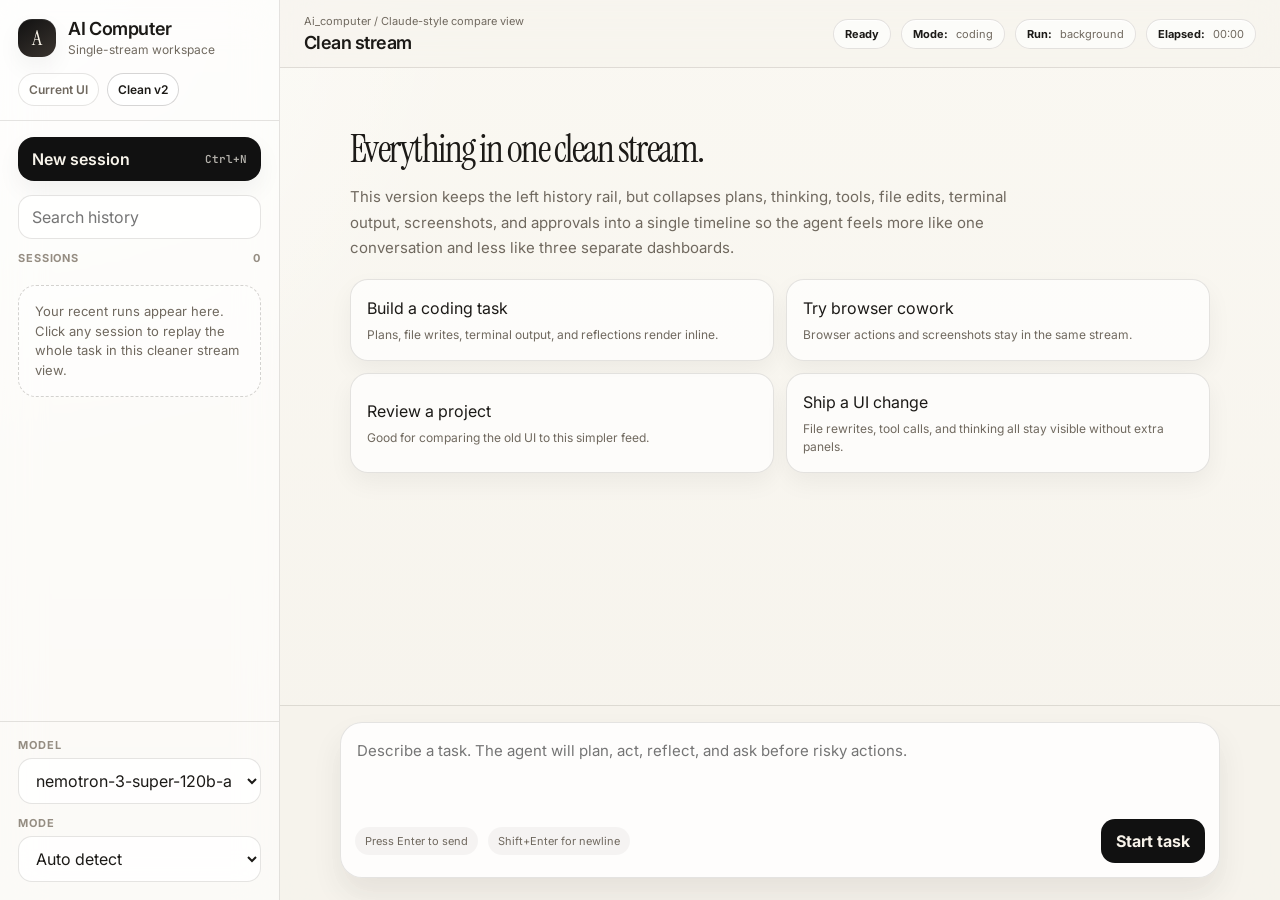
==== static/index_v2.html @ 30f7c1d3 "checkpoint: save current v2 streaming and agent work" ====
<!DOCTYPE html>
<html lang="en">
<head>
<meta charset="UTF-8">
<meta name="viewport" content="width=device-width, initial-scale=1.0">
<title>AI Computer / Clean Stream</title>
<link rel="preconnect" href="https://fonts.googleapis.com">
<link rel="preconnect" href="https://fonts.gstatic.com" crossorigin>
<link href="https://fonts.googleapis.com/css2?family=Inter:wght@400;500;600;700&family=Instrument+Serif:ital@0;1&family=JetBrains+Mono:wght@400;500;600&display=swap" rel="stylesheet">
<style>
  :root {
    --paper: #f6f3ec;
    --panel: rgba(255, 255, 255, 0.72);
    --panel-strong: rgba(255, 255, 255, 0.9);
    --ink: #1c1a17;
    --muted: #70695f;
    --muted-soft: #958d82;
    --line: rgba(44, 36, 26, 0.12);
    --line-strong: rgba(44, 36, 26, 0.2);
    --accent: #2e63d3;
    --accent-soft: rgba(46, 99, 211, 0.12);
    --ok: #1d8f5a;
    --ok-soft: rgba(29, 143, 90, 0.12);
    --warn: #b56a11;
    --warn-soft: rgba(181, 106, 17, 0.13);
    --err: #bb3f38;
    --err-soft: rgba(187, 63, 56, 0.12);
    --shadow: 0 18px 40px rgba(20, 17, 12, 0.08);
    --shadow-soft: 0 10px 24px rgba(20, 17, 12, 0.05);
    --radius-lg: 24px;
    --radius: 18px;
    --radius-sm: 12px;
  }

  * { box-sizing: border-box; }
  html, body { height: 100%; }
  body {
    margin: 0;
    font-family: 'Inter', system-ui, sans-serif;
    color: var(--ink);
    background:
      radial-gradient(circle at top left, rgba(255,255,255,0.7), transparent 30%),
      linear-gradient(180deg, #faf8f2 0%, var(--paper) 100%);
    overflow: hidden;
    -webkit-font-smoothing: antialiased;
  }

  body::before {
    content: '';
    position: fixed;
    inset: 0;
    pointer-events: none;
    opacity: 0.35;
    background-image: radial-gradient(rgba(38, 30, 18, 0.06) 0.65px, transparent 0.65px);
    background-size: 10px 10px;
  }

  button, textarea, select, input {
    font: inherit;
  }

  button {
    cursor: pointer;
    border: 0;
    background: none;
  }

  a {
    color: inherit;
    text-decoration: none;
  }

  .app-shell {
    position: relative;
    z-index: 1;
    display: grid;
    grid-template-columns: 280px minmax(0, 1fr);
    height: 100vh;
  }

  .sidebar {
    background: rgba(255, 255, 255, 0.58);
    border-right: 1px solid var(--line);
    backdrop-filter: blur(20px);
    display: flex;
    flex-direction: column;
    min-width: 0;
  }

  .sidebar-top {
    padding: 18px 18px 14px;
    border-bottom: 1px solid var(--line);
  }

  .brand-row {
    display: flex;
    align-items: center;
    gap: 12px;
    margin-bottom: 16px;
  }

  .nav-toggle {
    display: none;
    width: 40px;
    height: 40px;
    border-radius: 999px;
    align-items: center;
    justify-content: center;
    border: 1px solid var(--line);
    background: var(--panel-strong);
    box-shadow: var(--shadow-soft);
  }

  .brand-mark {
    width: 38px;
    height: 38px;
    border-radius: 14px;
    display: grid;
    place-items: center;
    background: linear-gradient(145deg, #111111, #3a342f);
    color: #f8f3e8;
    box-shadow: inset 0 1px 0 rgba(255,255,255,0.08), var(--shadow-soft);
    font-family: 'Instrument Serif', serif;
    font-size: 22px;
  }

  .brand-copy {
    min-width: 0;
  }

  .brand-copy h1 {
    margin: 0;
    font-size: 18px;
    font-weight: 600;
    letter-spacing: -0.02em;
  }

  .brand-copy p {
    margin: 3px 0 0;
    font-size: 12px;
    color: var(--muted);
  }

  .compare-row {
    display: flex;
    gap: 8px;
  }

  .compare-link {
    display: inline-flex;
    align-items: center;
    gap: 6px;
    padding: 8px 10px;
    border-radius: 999px;
    border: 1px solid var(--line);
    background: rgba(255,255,255,0.65);
    color: var(--muted);
    font-size: 12px;
    font-weight: 600;
  }

  .compare-link.active {
    color: var(--ink);
    border-color: rgba(28, 26, 23, 0.18);
    background: rgba(255,255,255,0.95);
    box-shadow: inset 0 1px 0 rgba(255,255,255,0.9);
  }

  .sidebar-controls {
    padding: 16px 18px 14px;
  }

  .sidebar-button {
    width: 100%;
    display: inline-flex;
    align-items: center;
    justify-content: space-between;
    padding: 12px 14px;
    border-radius: 16px;
    background: #111111;
    color: #f8f4eb;
    font-weight: 600;
    box-shadow: var(--shadow-soft);
  }

  .sidebar-button span:last-child {
    font-family: 'JetBrains Mono', monospace;
    font-size: 11px;
    opacity: 0.7;
  }

  .history-search {
    padding: 0 18px 12px;
  }

  .history-search input {
    width: 100%;
    border-radius: 14px;
    border: 1px solid var(--line);
    background: rgba(255,255,255,0.74);
    padding: 11px 13px;
    color: var(--ink);
    outline: none;
  }

  .history-search input:focus {
    border-color: rgba(46, 99, 211, 0.28);
    box-shadow: 0 0 0 4px var(--accent-soft);
  }

  .history-header {
    display: flex;
    align-items: center;
    justify-content: space-between;
    padding: 0 18px 10px;
    color: var(--muted-soft);
    font-size: 11px;
    font-weight: 700;
    text-transform: uppercase;
    letter-spacing: 0.08em;
  }

  .history-list {
    flex: 1;
    overflow: auto;
    padding: 0 10px 18px;
  }

  .history-item {
    display: flex;
    gap: 12px;
    align-items: flex-start;
    padding: 11px 12px;
    border-radius: 16px;
    margin-bottom: 4px;
    border: 1px solid transparent;
    transition: background 120ms ease, border-color 120ms ease;
  }

  .history-item:hover {
    background: rgba(255,255,255,0.5);
    border-color: rgba(44, 36, 26, 0.08);
  }

  .history-item.active {
    background: rgba(255,255,255,0.86);
    border-color: rgba(44, 36, 26, 0.12);
    box-shadow: var(--shadow-soft);
  }

  .history-dot {
    width: 10px;
    height: 10px;
    border-radius: 999px;
    margin-top: 7px;
    flex-shrink: 0;
    background: rgba(28, 26, 23, 0.2);
  }

  .history-dot.running {
    background: var(--accent);
    box-shadow: 0 0 0 6px rgba(46, 99, 211, 0.12);
  }

  .history-dot.done {
    background: var(--ok);
  }

  .history-dot.failed,
  .history-dot.cancelled {
    background: var(--err);
  }

  .history-copy {
    min-width: 0;
  }

  .history-goal {
    font-size: 13px;
    font-weight: 600;
    line-height: 1.35;
    color: var(--ink);
    display: -webkit-box;
    -webkit-line-clamp: 2;
    -webkit-box-orient: vertical;
    overflow: hidden;
  }

  .history-meta {
    margin-top: 4px;
    color: var(--muted);
    font-size: 11px;
  }

  .history-empty {
    margin: 10px 8px 0;
    padding: 16px;
    color: var(--muted);
    border: 1px dashed var(--line-strong);
    border-radius: 18px;
    background: rgba(255,255,255,0.45);
    font-size: 13px;
    line-height: 1.5;
  }

  .sidebar-footer {
    border-top: 1px solid var(--line);
    padding: 16px 18px 18px;
    display: grid;
    gap: 12px;
  }

  .selector-label {
    font-size: 11px;
    font-weight: 700;
    letter-spacing: 0.08em;
    text-transform: uppercase;
    color: var(--muted-soft);
    margin-bottom: 6px;
  }

  .selector-wrap select {
    width: 100%;
    border-radius: 14px;
    border: 1px solid var(--line);
    background: rgba(255,255,255,0.82);
    padding: 11px 13px;
    color: var(--ink);
    outline: none;
  }

  .main {
    min-width: 0;
    display: flex;
    flex-direction: column;
    height: 100vh;
  }

  .topbar {
    display: flex;
    align-items: center;
    justify-content: space-between;
    gap: 18px;
    padding: 14px 24px;
    border-bottom: 1px solid var(--line);
    backdrop-filter: blur(18px);
    background: rgba(246, 243, 236, 0.64);
  }

  .topbar-main {
    min-width: 0;
  }

  .topbar-main p {
    margin: 0 0 4px;
    color: var(--muted);
    font-size: 11px;
  }

  .topbar-main h2 {
    margin: 0;
    font-size: 18px;
    font-weight: 600;
    letter-spacing: -0.03em;
    white-space: nowrap;
    overflow: hidden;
    text-overflow: ellipsis;
  }

  .topbar-pills {
    display: flex;
    align-items: center;
    gap: 10px;
    flex-wrap: wrap;
    justify-content: flex-end;
  }

  .pill {
    display: inline-flex;
    align-items: center;
    gap: 8px;
    padding: 7px 11px;
    border-radius: 999px;
    border: 1px solid var(--line);
    background: rgba(255,255,255,0.66);
    font-size: 11px;
    color: var(--muted);
    box-shadow: inset 0 1px 0 rgba(255,255,255,0.72);
  }

  .pill strong {
    color: var(--ink);
  }

  .pill.status-running {
    border-color: rgba(46, 99, 211, 0.2);
    background: rgba(255,255,255,0.94);
    color: var(--accent);
  }

  .pill.status-complete {
    color: var(--ok);
    border-color: rgba(29, 143, 90, 0.2);
  }

  .pill.status-paused,
  .pill.status-cancelled {
    color: var(--warn);
    border-color: rgba(181, 106, 17, 0.22);
  }

  .pill.status-error,
  .pill.status-failed {
    color: var(--err);
    border-color: rgba(187, 63, 56, 0.22);
  }

  .controls {
    display: flex;
    gap: 8px;
    flex-wrap: wrap;
  }

  .control-btn {
    padding: 10px 12px;
    border-radius: 14px;
    border: 1px solid var(--line);
    background: rgba(255,255,255,0.72);
    color: var(--ink);
    font-size: 12px;
    font-weight: 600;
  }

  .control-btn.primary {
    background: #111111;
    border-color: #111111;
    color: #f8f3ea;
  }

  .control-btn.hidden {
    display: none;
  }

  .feed-scroll {
    flex: 1;
    overflow: auto;
    padding: 0 24px;
  }

  .feed {
    width: min(860px, 100%);
    margin: 0 auto;
    padding: 28px 0 32px;
    display: flex;
    flex-direction: column;
    gap: 10px;
  }

  .welcome {
    padding: 28px 0 10px;
  }

  .welcome h3 {
    margin: 0 0 10px;
    font-size: 38px;
    font-family: 'Instrument Serif', serif;
    font-weight: 400;
    letter-spacing: -0.04em;
  }

  .welcome p {
    max-width: 700px;
    margin: 0 0 18px;
    color: var(--muted);
    line-height: 1.7;
    font-size: 15px;
  }

  .example-grid {
    display: grid;
    grid-template-columns: repeat(2, minmax(0, 1fr));
    gap: 12px;
  }

  .example-btn {
    text-align: left;
    padding: 16px;
    border-radius: 18px;
    border: 1px solid var(--line);
    background: rgba(255,255,255,0.68);
    color: var(--ink);
    line-height: 1.5;
    box-shadow: var(--shadow-soft);
  }

  .example-btn span {
    display: block;
    margin-top: 6px;
    color: var(--muted);
    font-size: 12px;
  }

  .message {
    width: 100%;
    padding: 12px 0;
    line-height: 1.65;
    font-size: 14px;
    white-space: pre-wrap;
  }

  .message.user {
    align-self: flex-end;
    width: min(720px, 100%);
    padding: 15px 18px;
    border-radius: 18px;
    background: #edf3ff;
    border: 1px solid rgba(46, 99, 211, 0.14);
    box-shadow: 0 8px 18px rgba(46, 99, 211, 0.06);
  }

  .message.system-success {
    padding-left: 14px;
    border-left: 2px solid rgba(29, 143, 90, 0.34);
    color: #215f43;
    background: linear-gradient(90deg, rgba(29, 143, 90, 0.07), transparent 70%);
  }

  .message.system-error {
    padding-left: 14px;
    border-left: 2px solid rgba(187, 63, 56, 0.32);
    color: #7d2f29;
    background: linear-gradient(90deg, rgba(187, 63, 56, 0.08), transparent 70%);
  }

  .message.system-cancelled {
    padding-left: 14px;
    border-left: 2px solid rgba(181, 106, 17, 0.3);
    color: #855412;
    background: linear-gradient(90deg, rgba(181, 106, 17, 0.08), transparent 70%);
  }

  .message.system-note {
    padding-left: 14px;
    border-left: 2px solid rgba(28, 26, 23, 0.12);
    color: var(--muted);
    background: transparent;
  }

  .feed-card {
    width: 100%;
    padding: 10px 0;
    border: 0;
    background: transparent;
    box-shadow: none;
  }

  .feed-card.active {
    border: 0;
  }

  .card-head {
    display: flex;
    align-items: flex-start;
    justify-content: space-between;
    gap: 14px;
    margin-bottom: 8px;
  }

  .card-head.compact {
    margin-bottom: 0;
  }

  .card-meta {
    min-width: 0;
    flex: 1;
  }

  .eyebrow {
    display: inline-flex;
    align-items: center;
    gap: 6px;
    color: var(--muted);
    font-size: 11px;
    font-weight: 700;
    letter-spacing: 0.06em;
    text-transform: uppercase;
  }

  .card-title {
    margin: 4px 0 3px;
    font-size: 15px;
    font-weight: 600;
    letter-spacing: -0.02em;
  }

  .card-subtitle {
    color: var(--muted);
    font-size: 12px;
    line-height: 1.55;
    white-space: pre-wrap;
  }

  .state-chip {
    flex-shrink: 0;
    padding: 2px 0;
    border-radius: 0;
    font-size: 11px;
    font-weight: 700;
    letter-spacing: 0.05em;
    text-transform: uppercase;
    color: var(--muted);
    background: transparent;
  }

  .state-chip.running {
    background: var(--accent-soft);
    color: var(--accent);
  }

  .state-chip.ok {
    background: var(--ok-soft);
    color: var(--ok);
  }

  .state-chip.fail {
    background: var(--err-soft);
    color: var(--err);
  }

  .state-chip.waiting {
    background: var(--warn-soft);
    color: var(--warn);
  }

  .tool-output,
  .artifact-preview,
  .detail-preview,
  .modal-code {
    margin: 0;
    white-space: pre-wrap;
    word-break: break-word;
    font-family: 'JetBrains Mono', monospace;
    font-size: 12px;
    line-height: 1.6;
    color: #302a24;
    background: rgba(27, 22, 18, 0.028);
    border: 1px solid rgba(27, 22, 18, 0.05);
    border-radius: 14px;
    padding: 11px 13px;
    overflow: auto;
    max-height: 340px;
  }

  .detail-list {
    display: grid;
    gap: 8px;
  }

  .detail-row {
    border-left: 1px solid rgba(27, 22, 18, 0.12);
    background: transparent;
    padding: 8px 0 8px 14px;
  }

  .detail-row-head {
    display: flex;
    align-items: center;
    justify-content: space-between;
    gap: 12px;
    margin-bottom: 10px;
  }

  .detail-label {
    font-size: 11px;
    font-weight: 700;
    text-transform: uppercase;
    letter-spacing: 0.07em;
    color: var(--muted-soft);
  }

  .detail-title {
    margin-top: 4px;
    font-size: 13px;
    font-weight: 600;
  }

  .detail-copy {
    color: var(--muted);
    font-size: 12px;
    line-height: 1.55;
  }

  .plan-card.superseded {
    opacity: 0.7;
  }

  .plan-card,
  .reflection-card,
  .screenshot-card {
    padding-left: 14px;
    border-left: 2px solid rgba(28, 26, 23, 0.1);
  }

  .tool-card {
    padding-left: 12px;
    border-left: 1px solid rgba(28, 26, 23, 0.12);
  }

  .reasoning-note {
    padding-left: 12px;
    border-left: 1px solid rgba(46, 99, 211, 0.2);
  }

  .reasoning-note .card-title {
    font-size: 14px;
  }

  .reasoning-note .card-subtitle {
    font-size: 12px;
  }

  .tool-card .card-head,
  .plan-card .card-head,
  .reflection-card .card-head,
  .screenshot-card .card-head {
    padding-right: 6px;
  }

  .plan-card {
    border-left-color: rgba(46, 99, 211, 0.18);
  }

  .reflection-card.success {
    border-left-color: rgba(29, 143, 90, 0.28);
  }

  .reflection-card.failure {
    border-left-color: rgba(181, 106, 17, 0.28);
  }

  .subtask-list {
    display: grid;
    gap: 8px;
  }

  .subtask-item {
    display: flex;
    align-items: flex-start;
    gap: 12px;
    padding: 10px 0 10px 2px;
    border-bottom: 1px solid rgba(27, 22, 18, 0.06);
  }

  .subtask-icon {
    width: 26px;
    height: 26px;
    border-radius: 999px;
    display: inline-flex;
    align-items: center;
    justify-content: center;
    font-size: 11px;
    font-weight: 700;
    flex-shrink: 0;
    color: var(--muted);
    background: rgba(27, 22, 18, 0.07);
  }

  .subtask-item.running {
    background: transparent;
  }

  .subtask-item.running .subtask-icon {
    color: var(--accent);
    background: rgba(46, 99, 211, 0.12);
  }

  .subtask-item.done .subtask-icon {
    color: var(--ok);
    background: rgba(29, 143, 90, 0.12);
  }

  .subtask-item.failed .subtask-icon {
    color: var(--err);
    background: rgba(187, 63, 56, 0.12);
  }

  .subtask-text {
    line-height: 1.55;
  }

  .status-row {
    padding: 7px 0 7px 12px;
    border-left: 1px solid rgba(46, 99, 211, 0.24);
    display: flex;
    align-items: center;
    gap: 12px;
  }

  .status-dot {
    width: 10px;
    height: 10px;
    border-radius: 999px;
    background: var(--accent);
    box-shadow: 0 0 0 6px rgba(46, 99, 211, 0.12);
    flex-shrink: 0;
  }

  .status-copy {
    min-width: 0;
    flex: 1;
  }

  .status-line {
    display: flex;
    align-items: center;
    gap: 8px;
    flex-wrap: wrap;
  }

  .status-title {
    font-size: 13px;
    font-weight: 700;
    letter-spacing: -0.01em;
  }

  .status-subtitle {
    margin-top: 2px;
    color: var(--muted);
    font-size: 12px;
    line-height: 1.5;
  }

  .status-age {
    color: var(--muted-soft);
    font-size: 11px;
    font-family: 'JetBrains Mono', monospace;
  }

  .status-row.active .status-title::after {
    content: ' ...';
    color: var(--muted);
  }

  .screenshot-img {
    width: 100%;
    display: block;
    border-radius: 18px;
    border: 1px solid rgba(27, 22, 18, 0.06);
    box-shadow: 0 8px 20px rgba(20, 17, 12, 0.06);
    background: #e9e2d7;
  }

  .screenshot-btn {
    display: inline-flex;
    align-items: center;
    gap: 8px;
    padding: 10px 12px;
    border-radius: 12px;
    border: 1px solid var(--line);
    background: rgba(255,255,255,0.82);
    color: var(--ink);
    font-size: 12px;
    font-weight: 600;
  }

  .composer-wrap {
    border-top: 1px solid var(--line);
    padding: 16px 24px 22px;
    background: rgba(246, 243, 236, 0.82);
    backdrop-filter: blur(18px);
  }

  .composer {
    width: min(880px, 100%);
    margin: 0 auto;
    background: rgba(255,255,255,0.86);
    border: 1px solid rgba(44, 36, 26, 0.12);
    box-shadow: 0 16px 30px rgba(20, 17, 12, 0.08);
    border-radius: 22px;
    padding: 14px;
  }

  .composer textarea {
    width: 100%;
    min-height: 68px;
    max-height: 180px;
    resize: none;
    border: 0;
    background: transparent;
    color: var(--ink);
    outline: none;
    font-size: 15px;
    line-height: 1.6;
  }

  .composer-bottom {
    display: flex;
    align-items: center;
    justify-content: space-between;
    gap: 12px;
    margin-top: 10px;
    flex-wrap: wrap;
  }

  .composer-meta {
    display: flex;
    align-items: center;
    gap: 10px;
    flex-wrap: wrap;
  }

  .mini-chip {
    display: inline-flex;
    align-items: center;
    gap: 6px;
    padding: 7px 10px;
    border-radius: 999px;
    background: rgba(27, 22, 18, 0.04);
    color: var(--muted);
    font-size: 11px;
  }

  .composer-actions {
    display: flex;
    align-items: center;
    gap: 10px;
  }

  .send-btn {
    display: inline-flex;
    align-items: center;
    gap: 8px;
    padding: 12px 15px;
    border-radius: 14px;
    background: #111111;
    color: #f8f3ea;
    font-weight: 700;
  }

  .char-count {
    color: var(--muted);
    font-size: 12px;
  }

  .toast-stack {
    position: fixed;
    right: 18px;
    bottom: 18px;
    display: flex;
    flex-direction: column;
    gap: 10px;
    z-index: 50;
  }

  .toast {
    min-width: 220px;
    max-width: 360px;
    border-radius: 16px;
    padding: 14px 16px;
    color: #fff;
    box-shadow: var(--shadow);
    font-size: 13px;
    line-height: 1.5;
  }

  .toast.info { background: #2b2a27; }
  .toast.ok { background: #1d8f5a; }
  .toast.warn { background: #b56a11; }
  .toast.err { background: #bb3f38; }

  .overlay {
    position: fixed;
    inset: 0;
    background: rgba(16, 13, 10, 0.34);
    backdrop-filter: blur(8px);
    display: none;
    align-items: center;
    justify-content: center;
    padding: 20px;
    z-index: 40;
  }

  .overlay.show {
    display: flex;
  }

  .modal {
    width: min(680px, 100%);
    background: #fffdf9;
    border: 1px solid rgba(44, 36, 26, 0.14);
    border-radius: 28px;
    box-shadow: var(--shadow);
    padding: 24px;
  }

  .modal h3 {
    margin: 12px 0 6px;
    font-size: 26px;
    letter-spacing: -0.03em;
  }

  .modal p {
    margin: 0;
    color: var(--muted);
    line-height: 1.65;
  }

  .modal-actions {
    display: flex;
    justify-content: flex-end;
    gap: 10px;
    margin-top: 18px;
  }

  .modal-btn {
    padding: 11px 14px;
    border-radius: 14px;
    border: 1px solid var(--line);
    background: rgba(255,255,255,0.9);
    color: var(--ink);
    font-weight: 700;
  }

  .modal-btn.primary {
    background: #111111;
    color: #f8f3ea;
    border-color: #111111;
  }

  .lightbox {
    position: fixed;
    inset: 0;
    background: rgba(16, 13, 10, 0.84);
    display: none;
    align-items: center;
    justify-content: center;
    padding: 20px;
    z-index: 60;
  }

  .lightbox.show {
    display: flex;
  }

  .lightbox-inner {
    max-width: min(1200px, 96vw);
    max-height: 92vh;
    display: grid;
    gap: 14px;
  }

  .lightbox img {
    max-width: min(1200px, 96vw);
    max-height: calc(92vh - 48px);
    border-radius: 22px;
    border: 1px solid rgba(255,255,255,0.16);
    box-shadow: var(--shadow);
  }

  .lightbox-caption {
    text-align: center;
    color: rgba(255,255,255,0.78);
    font-size: 13px;
  }

  .lightbox-close {
    position: absolute;
    top: 16px;
    right: 16px;
    width: 44px;
    height: 44px;
    border-radius: 999px;
    background: rgba(255,255,255,0.12);
    color: #fff;
    font-size: 20px;
  }

  .hidden {
    display: none !important;
  }

  @media (max-width: 1080px) {
    .app-shell {
      grid-template-columns: minmax(0, 1fr);
    }

    .sidebar {
      position: fixed;
      inset: 0 auto 0 0;
      width: min(320px, 88vw);
      transform: translateX(-105%);
      transition: transform 180ms ease;
      z-index: 20;
      box-shadow: var(--shadow);
    }

    body.nav-open .sidebar {
      transform: translateX(0);
    }

    .nav-toggle {
      display: inline-flex;
    }

    .topbar {
      padding-left: 18px;
      padding-right: 18px;
    }

    .feed-scroll,
    .composer-wrap {
      padding-left: 18px;
      padding-right: 18px;
    }
  }

  @media (max-width: 760px) {
    .example-grid {
      grid-template-columns: 1fr;
    }

    .topbar {
      flex-direction: column;
      align-items: stretch;
    }

    .topbar-pills,
    .controls {
      justify-content: flex-start;
    }

    .card-head,
    .composer-bottom {
      flex-direction: column;
      align-items: stretch;
    }

    .composer-actions {
      justify-content: space-between;
    }
  }
</style>
</head>
<body>
<div class="app-shell">
  <aside class="sidebar" id="sidebar">
    <div class="sidebar-top">
      <div class="brand-row">
        <div class="brand-mark">A</div>
        <div class="brand-copy">
          <h1>AI Computer</h1>
          <p>Single-stream workspace</p>
        </div>
      </div>
      <div class="compare-row">
        <a class="compare-link" href="/">Current UI</a>
        <a class="compare-link active" href="/v2">Clean v2</a>
      </div>
    </div>
    <div class="sidebar-controls">
      <button class="sidebar-button" id="new-session-btn" type="button">
        <span>New session</span>
        <span>Ctrl+N</span>
      </button>
    </div>
    <div class="history-search">
      <input id="history-search" type="search" placeholder="Search history">
    </div>
    <div class="history-header">
      <span>Sessions</span>
      <span id="history-count">0</span>
    </div>
    <div class="history-list" id="task-history">
      <div class="history-empty">Your recent runs appear here. Click any session to replay the whole task in this cleaner stream view.</div>
    </div>
    <div class="sidebar-footer">
      <div class="selector-wrap">
        <div class="selector-label">Model</div>
        <select id="model-id"></select>
      </div>
      <div class="selector-wrap">
        <div class="selector-label">Mode</div>
        <select id="mode-id">
          <option value="auto">Auto detect</option>
          <option value="coding">Coding</option>
          <option value="computer">Desktop control</option>
          <option value="computer_use">Browser cowork</option>
        </select>
      </div>
    </div>
  </aside>

  <main class="main">
    <header class="topbar">
      <div class="topbar-main">
        <p>Ai_computer / Claude-style compare view</p>
        <h2 id="task-title">Clean stream</h2>
      </div>
      <div class="topbar-pills">
        <button class="nav-toggle" id="nav-toggle" type="button">=</button>
        <div class="pill status-ready" id="status-pill"><strong>Ready</strong></div>
        <div class="pill" id="mode-pill"><strong>Mode:</strong> coding</div>
        <div class="pill" id="background-pill"><strong>Run:</strong> background</div>
        <div class="pill" id="elapsed-pill"><strong>Elapsed:</strong> <span id="elapsed-time">00:00</span></div>
      </div>
    </header>

    <div class="feed-scroll" id="feed-scroll">
      <div class="feed" id="feed">
        <section class="welcome" id="welcome">
          <h3>Everything in one clean stream.</h3>
          <p>This version keeps the left history rail, but collapses plans, thinking, tools, file edits, terminal output, screenshots, and approvals into a single timeline so the agent feels more like one conversation and less like three separate dashboards.</p>
          <div class="example-grid">
            <button class="example-btn" type="button" data-example="Create a FastAPI app with CRUD endpoints and tests.">
              Build a coding task
              <span>Plans, file writes, terminal output, and reflections render inline.</span>
            </button>
            <button class="example-btn" type="button" data-example="Open example.com in browser cowork mode, summarize the page, and save notes to the workspace.">
              Try browser cowork
              <span>Browser actions and screenshots stay in the same stream.</span>
            </button>
            <button class="example-btn" type="button" data-example="Inspect the existing workspace, explain the architecture, and suggest two cleanup tasks.">
              Review a project
              <span>Good for comparing the old UI to this simpler feed.</span>
            </button>
            <button class="example-btn" type="button" data-example="Update the frontend to a lighter premium style and show me each file change.">
              Ship a UI change
              <span>File rewrites, tool calls, and thinking all stay visible without extra panels.</span>
            </button>
          </div>
        </section>
      </div>
    </div>

    <div class="composer-wrap">
      <div class="composer">
        <textarea id="input" placeholder="Describe a task. The agent will plan, act, reflect, and ask before risky actions."></textarea>
        <div class="composer-bottom">
          <div class="composer-meta">
            <div class="mini-chip">Press Enter to send</div>
            <div class="mini-chip">Shift+Enter for newline</div>
            <div class="char-count" id="char-count"></div>
          </div>
          <div class="composer-actions">
            <div class="controls" id="controls">
              <button class="control-btn hidden" id="btn-pause" type="button">Pause</button>
              <button class="control-btn hidden" id="btn-cancel" type="button">Cancel</button>
              <button class="control-btn hidden" id="btn-retry" type="button">Retry</button>
              <button class="control-btn hidden" id="btn-copy-log" type="button">Copy log</button>
              <button class="control-btn hidden" id="btn-download-log" type="button">Download log</button>
            </div>
            <button class="send-btn" id="send" type="button">Start task</button>
          </div>
        </div>
      </div>
    </div>
  </main>
</div>

<div class="overlay" id="approval">
  <div class="modal">
    <div class="eyebrow">Approval required</div>
    <h3 id="app-title">Action requires approval</h3>
    <p id="app-reason">The agent wants to run something risky.</p>
    <pre class="modal-code" id="app-code"></pre>
    <div class="modal-actions">
      <button class="modal-btn" id="app-deny" type="button">Deny</button>
      <button class="modal-btn primary" id="app-approve" type="button">Approve</button>
    </div>
  </div>
</div>

<div class="overlay" id="permission">
  <div class="modal">
    <div class="eyebrow">Permission requested</div>
    <h3 id="perm-title">Permission requested</h3>
    <p id="perm-reason">The agent wants additional access.</p>
    <pre class="modal-code" id="perm-code"></pre>
    <div class="modal-actions">
      <button class="modal-btn" id="perm-deny" type="button">Deny</button>
      <button class="modal-btn primary" id="perm-approve" type="button">Allow</button>
    </div>
  </div>
</div>

<div class="lightbox" id="lightbox">
  <button class="lightbox-close" id="lightbox-close" type="button">x</button>
  <div class="lightbox-inner">
    <img id="lightbox-img" alt="Screenshot preview">
    <div class="lightbox-caption" id="lightbox-caption">Screenshot</div>
  </div>
</div>

<div class="toast-stack" id="toast-stack"></div>

<script>
  const $ = (id) => document.getElementById(id);

  let KEY = '';
  let keyReady = Promise.resolve('');

  let task = null;
  let currentViewedTask = null;
  let sse = null;
  let streamCursor = 0;
  let reconnectAttempts = 0;
  let reconnectTimer = null;
  let streamClosedManually = false;
  let isPaused = false;
  let timer = null;
  let startTime = 0;

  let historyItems = [];
  let activeHistoryItem = null;
  let activePlanCard = null;
  let liveStatusCard = null;
  let liveStatusMessage = '';
  let planSubtasks = [];
  let currentSubtaskIdx = 0;
  let subtaskEls = {};
  let screenshots = [];
  let currentMode = 'coding';
  let currentBackgroundMode = true;
  let lastActionId = null;
  let terminalStateKey = null;
  const actionCards = {};

  const WELCOME_HTML = `
    <section class="welcome" id="welcome">
      <h3>Everything in one clean stream.</h3>
      <p>This version keeps the left history rail, but collapses plans, thinking, tools, file edits, terminal output, screenshots, and approvals into a single timeline so the agent feels more like one conversation and less like three separate dashboards.</p>
      <div class="example-grid">
        <button class="example-btn" type="button" data-example="Create a FastAPI app with CRUD endpoints and tests.">
          Build a coding task
          <span>Plans, file writes, terminal output, and reflections render inline.</span>
        </button>
        <button class="example-btn" type="button" data-example="Open example.com in browser cowork mode, summarize the page, and save notes to the workspace.">
          Try browser cowork
          <span>Browser actions and screenshots stay in the same stream.</span>
        </button>
        <button class="example-btn" type="button" data-example="Inspect the existing workspace, explain the architecture, and suggest two cleanup tasks.">
          Review a project
          <span>Good for comparing the old UI to this simpler feed.</span>
        </button>
        <button class="example-btn" type="button" data-example="Update the frontend to a lighter premium style and show me each file change.">
          Ship a UI change
          <span>File rewrites, tool calls, and thinking all stay visible without extra panels.</span>
        </button>
      </div>
    </section>
  `;

  const api = (path, method = 'GET', body = null) => fetch(path, {
    method,
    headers: {
      'Authorization': `Bearer ${KEY || ''}`,
      'Content-Type': 'application/json'
    },
    body: body ? JSON.stringify(body) : null
  }).then(async (response) => {
    if (response.ok) return response.json();
    const err = await response.json().catch(() => ({}));
    throw { status: response.status, detail: err.detail || response.statusText || 'Unknown error' };
  });

  const safeDate = (value) => {
    const parsed = typeof value === 'number' ? value : Date.parse(value || '');
    return Number.isNaN(parsed) ? null : parsed;
  };

  const relTime = (value) => {
    const ts = safeDate(value);
    if (ts === null) return '';
    const diff = Math.floor((Date.now() - ts) / 1000);
    if (diff < 60) return `${diff}s ago`;
    if (diff < 3600) return `${Math.floor(diff / 60)}m ago`;
    if (diff < 86400) return `${Math.floor(diff / 3600)}h ago`;
    return `${Math.floor(diff / 86400)}d ago`;
  };

  const humanize = (value = '') => value
    .replace(/_/g, ' ')
    .replace(/\b\w/g, (char) => char.toUpperCase());

  const truncate = (value = '', limit = 500) => value.length > limit ? `${value.slice(0, limit)}\n...` : value;

  const isTerminalStatus = (value = '') => /complete|failed|error|cancelled/i.test(value);

  const toast = (message, kind = 'info', ttl = 3200) => {
    const el = document.createElement('div');
    el.className = `toast ${kind}`;
    el.textContent = message;
    $('toast-stack').appendChild(el);
    if (ttl > 0) {
      setTimeout(() => {
        el.remove();
      }, ttl);
    }
  };

  const removeWelcome = () => {
    const welcome = $('welcome');
    if (welcome) welcome.remove();
  };

  const bindExamples = () => {
    document.querySelectorAll('.example-btn').forEach((btn) => {
      btn.onclick = () => {
        $('input').value = btn.dataset.example || '';
        $('input').focus();
        autoGrow();
        updateCharCount();
      };
    });
  };

  const scrollFeed = () => {
    $('feed-scroll').scrollTop = $('feed-scroll').scrollHeight;
  };

  const appendMessage = (text, kind = 'system-note') => {
    removeWelcome();
    const el = document.createElement('div');
    el.className = `message ${kind}`;
    el.textContent = text;
    $('feed').appendChild(el);
    scrollFeed();
    return el;
  };

  const createFeedCard = (className = '') => {
    removeWelcome();
    const card = document.createElement('div');
    card.className = `feed-card ${className}`.trim();
    $('feed').appendChild(card);
    scrollFeed();
    return card;
  };

  const setStatus = (status) => {
    const map = {
      ready: 'Ready',
      running: 'Running',
      paused: 'Paused',
      complete: 'Complete',
      failed: 'Failed',
      error: 'Error',
      cancelled: 'Cancelled'
    };
    const key = (status || 'ready').toLowerCase();
    $('status-pill').className = `pill status-${key}`;
    $('status-pill').innerHTML = `<strong>${map[key] || humanize(key)}</strong>`;
  };

  const setMode = (mode) => {
    currentMode = mode || 'coding';
    $('mode-pill').innerHTML = `<strong>Mode:</strong> ${humanize(currentMode)}`;
  };

  const setBackgroundMode = (background, message = '') => {
    currentBackgroundMode = !!background;
    $('background-pill').innerHTML = `<strong>Run:</strong> ${currentBackgroundMode ? 'background' : 'desktop'}`;
    if (message) appendMessage(message, 'system-note');
  };

  const updateClock = () => {
    if (!startTime) {
      $('elapsed-time').textContent = '00:00';
      return;
    }
    const totalSeconds = Math.floor((Date.now() - startTime) / 1000);
    const mins = String(Math.floor(totalSeconds / 60)).padStart(2, '0');
    const secs = String(totalSeconds % 60).padStart(2, '0');
    $('elapsed-time').textContent = `${mins}:${secs}`;
  };

  const setTaskTitle = (title) => {
    $('task-title').textContent = title || 'Clean stream';
  };

  const renderHistoryItem = (taskRecord, makeActive = false) => {
    const item = document.createElement('button');
    item.type = 'button';
    item.className = `history-item${makeActive ? ' active' : ''}`;
    item.dataset.taskId = taskRecord.id || '';
    const status = (taskRecord.status || '').toLowerCase();
    const dotState = status === 'running'
      ? 'running'
      : (status === 'done' || status === 'complete')
        ? 'done'
        : (status === 'failed' || status === 'error' || status === 'cancelled')
          ? status === 'cancelled' ? 'cancelled' : 'failed'
          : '';
    item.innerHTML = `
      <span class="history-dot ${dotState}"></span>
      <span class="history-copy">
        <span class="history-goal"></span>
        <span class="history-meta">${relTime(taskRecord.created_at || taskRecord.timestamp || taskRecord.finished_at) || humanize(status || 'saved')}</span>
      </span>
    `;
    item.querySelector('.history-goal').textContent = taskRecord.goal || '(untitled)';
    item.title = [taskRecord.mode, taskRecord.model].filter(Boolean).join(' / ');
    $('task-history').prepend(item);
    historyItems.unshift(item);
    bindHistoryItem(item, taskRecord.id);
    return item;
  };

  const refreshHistoryCount = () => {
    $('history-count').textContent = String(historyItems.length);
  };

  const bindHistoryItem = (element, taskId) => {
    if (!taskId) return;
    element.onclick = async () => {
      if (task && sse) {
        toast('Cancel the running task before opening another session.', 'warn');
        return;
      }
      if (task === taskId) return;
      try {
        const result = await api(`/api/tasks/${taskId}/log`);
        loadTaskLog(taskId, result.log || [], element);
        if (window.innerWidth <= 1080) document.body.classList.remove('nav-open');
      } catch (_) {
        toast('Could not load that task log.', 'err');
      }
    };
  };

  const filterHistory = () => {
    const query = $('history-search').value.trim().toLowerCase();
    historyItems.forEach((item) => {
      const goal = item.querySelector('.history-goal')?.textContent.toLowerCase() || '';
      item.style.display = !query || goal.includes(query) ? '' : 'none';
    });
  };

  const addActiveHistoryItem = (goal) => {
    const empty = $('task-history').querySelector('.history-empty');
    if (empty) empty.remove();
    historyItems.forEach((item) => item.classList.remove('active'));
    const item = renderHistoryItem({ id: task, goal, status: 'running', created_at: new Date().toISOString() }, true);
    activeHistoryItem = item;
    refreshHistoryCount();
    return item;
  };

  const markHistoryFinal = (state) => {
    if (!activeHistoryItem) return;
    activeHistoryItem.classList.remove('active');
    const dot = activeHistoryItem.querySelector('.history-dot');
    if (!dot) return;
    dot.className = `history-dot ${state}`;
  };

  const ensureStatusCard = () => {
    if (liveStatusCard && liveStatusCard.isConnected) return liveStatusCard;
    const row = document.createElement('div');
    row.className = 'status-row active';
    row.innerHTML = `
      <div class="status-dot"></div>
      <div class="status-copy">
        <div class="status-line">
          <div class="status-title">Agent update</div>
          <div class="status-age"></div>
        </div>
        <div class="status-subtitle"></div>
      </div>
    `;
    $('feed').appendChild(row);
    liveStatusCard = row;
    scrollFeed();
    return row;
  };

  const setLiveStatus = (title, detail = '', age = '') => {
    const card = ensureStatusCard();
    liveStatusMessage = detail || title || '';
    card.querySelector('.status-title').textContent = title || 'Agent update';
    card.querySelector('.status-subtitle').textContent = detail || '';
    card.querySelector('.status-age').textContent = age || '';
    scrollFeed();
  };

  const finalizeLiveStatus = () => {
    if (!liveStatusCard || !liveStatusCard.isConnected) return;
    liveStatusCard.classList.remove('active');
    liveStatusCard = null;
    liveStatusMessage = '';
  };

  const createStateChip = (label, cls = '') => {
    const chip = document.createElement('span');
    chip.className = `state-chip ${cls}`.trim();
    chip.textContent = label;
    return chip;
  };

  const createCardHead = ({ eyebrow, title, subtitle, stateLabel = '', stateClass = '' }) => {
    const head = document.createElement('div');
    head.className = 'card-head';

    const meta = document.createElement('div');
    meta.className = 'card-meta';

    const eyebrowEl = document.createElement('div');
    eyebrowEl.className = 'eyebrow';
    eyebrowEl.textContent = eyebrow;

    const titleEl = document.createElement('div');
    titleEl.className = 'card-title';
    titleEl.textContent = title;

    const subtitleEl = document.createElement('div');
    subtitleEl.className = 'card-subtitle';
    subtitleEl.textContent = subtitle || '';

    meta.appendChild(eyebrowEl);
    meta.appendChild(titleEl);
    meta.appendChild(subtitleEl);
    head.appendChild(meta);
    const stateEl = stateLabel ? createStateChip(stateLabel, stateClass) : null;
    if (stateEl) head.appendChild(stateEl);

    return { head, titleEl, subtitleEl, stateEl };
  };

  const renderReasoning = (note) => {
    const summary = note.summary || humanize(note.stage || 'thinking');
    const detail = note.detail || '';
    const age = Number.isFinite(note.elapsed_seconds) ? `${note.elapsed_seconds}s` : '';

    if (note.live) {
      setLiveStatus(summary, detail, age);
      return;
    }

    finalizeLiveStatus();
    const card = createFeedCard('reasoning-note');
    const bits = createCardHead({
      eyebrow: 'Thinking',
      title: summary,
      subtitle: detail,
      stateLabel: age
    });
    card.appendChild(bits.head);
  };

  const renderPlan = (plan) => {
    finalizeLiveStatus();
    const replacingPlan = !!(activePlanCard && activePlanCard.isConnected);
    if (replacingPlan) {
      activePlanCard.classList.add('superseded');
    }

    activePlanCard = createFeedCard('plan-card');
    const headBits = createCardHead({
      eyebrow: 'Plan',
      title: replacingPlan ? 'Updated plan' : 'Execution plan',
      subtitle: plan.reasoning || 'No reasoning provided.',
      stateLabel: `${(plan.sub_tasks || []).length} steps`
    });
    activePlanCard.appendChild(headBits.head);

    const list = document.createElement('div');
    list.className = 'subtask-list';
    subtaskEls = {};
    planSubtasks = plan.sub_tasks || [];
    currentSubtaskIdx = 0;

    planSubtasks.forEach((subtask, index) => {
      const row = document.createElement('div');
      row.className = 'subtask-item';
      row.innerHTML = `<div class="subtask-icon">${index + 1}</div><div class="subtask-text"></div>`;
      row.querySelector('.subtask-text').textContent = subtask.description;
      subtaskEls[subtask.id] = row;
      list.appendChild(row);
    });

    activePlanCard.appendChild(list);
    scrollFeed();
  };

  const markSubtask = (id, state) => {
    const row = subtaskEls[id];
    if (!row) return;
    row.className = `subtask-item ${state}`.trim();
    const icon = row.querySelector('.subtask-icon');
    if (!icon) return;
    icon.textContent = state === 'done'
      ? 'OK'
      : state === 'running'
        ? '...'
        : state === 'failed'
          ? 'X'
          : icon.textContent;
  };

  const ensureActionCard = (actionId, actionType = 'action', summary = '') => {
    if (actionId && actionCards[actionId]) {
      const existing = actionCards[actionId];
      if (summary) existing.subtitleEl.textContent = summary;
      return existing;
    }

    const card = createFeedCard('tool-card');
    const label = humanize(actionType || 'action');
    const parts = createCardHead({
      eyebrow: 'Tool',
      title: label,
      subtitle: summary || 'Waiting for result...',
      stateLabel: 'Running',
      stateClass: 'running'
    });
    card.appendChild(parts.head);

    const output = document.createElement('pre');
    output.className = 'tool-output hidden';
    const details = document.createElement('div');
    details.className = 'detail-list';

    card.appendChild(output);
    card.appendChild(details);

    const entry = {
      card,
      output,
      details,
      titleEl: parts.titleEl,
      subtitleEl: parts.subtitleEl,
      stateEl: parts.stateEl,
      terminalPre: null
    };

    if (actionId) actionCards[actionId] = entry;
    return entry;
  };

  const setActionState = (entry, label, cls = '') => {
    if (!entry || !entry.stateEl) return;
    entry.stateEl.className = `state-chip ${cls}`.trim();
    entry.stateEl.textContent = label;
  };

  const appendDetailRow = (entry, eyebrow, title, copy = '', preview = '') => {
    if (!entry) return null;
    const row = document.createElement('div');
    row.className = 'detail-row';

    const head = document.createElement('div');
    head.className = 'detail-row-head';
    head.innerHTML = `<div><div class="detail-label"></div><div class="detail-title"></div></div>`;
    head.querySelector('.detail-label').textContent = eyebrow;
    head.querySelector('.detail-title').textContent = title || '';
    row.appendChild(head);

    if (copy) {
      const body = document.createElement('div');
      body.className = 'detail-copy';
      body.textContent = copy;
      row.appendChild(body);
    }

    if (preview) {
      const code = document.createElement('pre');
      code.className = 'detail-preview';
      code.textContent = preview;
      row.appendChild(code);
    }

    entry.details.appendChild(row);
    scrollFeed();
    return row;
  };

  const appendTerminalOutput = (entry, command, output, ok) => {
    if (!entry) return;

    if (!entry.terminalPre) {
      const row = document.createElement('div');
      row.className = 'detail-row';
      row.innerHTML = `
        <div class="detail-row-head">
          <div>
            <div class="detail-label">Terminal</div>
            <div class="detail-title"></div>
          </div>
        </div>
      `;
      row.querySelector('.detail-title').textContent = command || 'Command output';
      const pre = document.createElement('pre');
      pre.className = 'detail-preview';
      row.appendChild(pre);
      entry.details.appendChild(row);
      entry.terminalPre = pre;
    }

    entry.terminalPre.textContent += output || '';
    if (!ok) entry.terminalPre.style.color = '#8d261f';
    if (entry.terminalPre.textContent.length > 12000) {
      entry.terminalPre.textContent = entry.terminalPre.textContent.slice(-12000);
    }
    scrollFeed();
  };

  const renderStandaloneArtifact = ({ eyebrow, title, copy = '', preview = '', className = '' }) => {
    const card = createFeedCard(className);
    const bits = createCardHead({
      eyebrow,
      title,
      subtitle: copy,
      stateLabel: 'Inline'
    });
    card.appendChild(bits.head);
    if (preview) {
      const pre = document.createElement('pre');
      pre.className = 'artifact-preview';
      pre.textContent = preview;
      card.appendChild(pre);
    }
    return card;
  };

  const renderReflection = (reflection) => {
    finalizeLiveStatus();
    const success = reflection.success === true;
    const failure = reflection.success === false;
    const card = createFeedCard(`reflection-card${success ? ' success' : failure ? ' failure' : ''}`);
    const bits = createCardHead({
      eyebrow: 'Reflection',
      title: success ? 'Subtask passed' : failure ? 'Needs another pass' : 'Reflection',
      subtitle: reflection.reason || reflection.summary || reflection.explanation || 'No notes provided.',
      stateLabel: success ? 'OK' : failure ? 'Retry' : 'Note',
      stateClass: success ? 'ok' : failure ? 'waiting' : ''
    });
    card.appendChild(bits.head);
  };

  const renderScreenshot = (payload) => {
    finalizeLiveStatus();
    screenshots.push({ data: payload.data, createdAt: Date.now() });
    const index = screenshots.length - 1;
    const card = createFeedCard('screenshot-card');
    const bits = createCardHead({
      eyebrow: 'Preview',
      title: currentMode === 'computer_use' ? 'Browser snapshot' : 'Screen snapshot',
      subtitle: 'Captured inline so the whole run stays in one timeline.',
      stateLabel: `Frame ${index + 1}`
    });
    card.appendChild(bits.head);
    const img = document.createElement('img');
    img.className = 'screenshot-img';
    img.src = `data:image/png;base64,${payload.data}`;
    img.alt = 'Agent screenshot';
    card.appendChild(img);
    const button = document.createElement('button');
    button.className = 'screenshot-btn';
    button.type = 'button';
    button.textContent = 'Open full screenshot';
    button.onclick = () => openLightbox(index);
    card.appendChild(button);
  };

  const openLightbox = (index) => {
    const shot = screenshots[index];
    if (!shot) return;
    $('lightbox-img').src = `data:image/png;base64,${shot.data}`;
    $('lightbox-caption').textContent = `Screenshot ${index + 1} of ${screenshots.length}`;
    $('lightbox').classList.add('show');
  };

  const closeLightbox = () => {
    $('lightbox').classList.remove('show');
  };

  const resetTaskView = ({ replay = false, keepFeed = false } = {}) => {
    clearInterval(timer);
    clearReconnectTimer();
    if (sse) {
      sse.close();
      sse = null;
    }
    streamClosedManually = replay;
    reconnectAttempts = 0;
    streamCursor = 0;
    startTime = 0;
    isPaused = false;
    activePlanCard = null;
    liveStatusCard = null;
    liveStatusMessage = '';
    planSubtasks = [];
    currentSubtaskIdx = 0;
    subtaskEls = {};
    screenshots = [];
    lastActionId = null;
    terminalStateKey = null;
    Object.keys(actionCards).forEach((key) => delete actionCards[key]);

    setStatus('ready');
    setMode('coding');
    $('background-pill').innerHTML = '<strong>Run:</strong> background';
    $('elapsed-time').textContent = replay ? '--:--' : '00:00';
    $('btn-pause').classList.add('hidden');
    $('btn-cancel').classList.add('hidden');
    $('btn-retry').classList.add('hidden');
    $('btn-copy-log').classList.add('hidden');
    $('btn-download-log').classList.add('hidden');

    if (!keepFeed) {
      $('feed').innerHTML = WELCOME_HTML;
      bindExamples();
    }
  };

  const clearReconnectTimer = () => {
    if (reconnectTimer) {
      clearTimeout(reconnectTimer);
      reconnectTimer = null;
    }
  };

  const updateCharCount = () => {
    const count = $('input').value.length;
    $('char-count').textContent = count ? `${count} chars` : '';
  };

  const autoGrow = () => {
    const box = $('input');
    box.style.height = 'auto';
    box.style.height = `${Math.min(box.scrollHeight, 180)}px`;
  };

  const showPostRunControls = () => {
    $('btn-pause').classList.add('hidden');
    $('btn-cancel').classList.add('hidden');
    $('btn-retry').classList.remove('hidden');
    $('btn-copy-log').classList.remove('hidden');
    $('btn-download-log').classList.remove('hidden');
  };

  const statusPhase = (message = '') => {
    if (/reflecting/i.test(message)) return 'Reflecting';
    if (/evaluating/i.test(message)) return 'Evaluating';
    if (/re-planning/i.test(message)) return 'Re-planning';
    if (/thinking|planning/i.test(message)) return 'Planning';
    if (/executing sub-task/i.test(message)) return 'Executing';
    if (/initializing/i.test(message)) return 'Initializing';
    if (/paused/i.test(message)) return 'Paused';
    if (/resumed/i.test(message)) return 'Running';
    return 'Working';
  };

  const shouldReuseLiveStatus = (message = '') => /thinking|planning|reflecting|evaluating|executing sub-task|initializing|re-planning|still/i.test(message);

  const processTaskEvent = (event, { replay = false, taskId = task, suppressToasts = false } = {}) => {
    if (event.type === 'task_created') return;

    if (event.type === 'reasoning') {
      renderReasoning(event);
      return;
    }

    if (event.type === 'plan') {
      renderPlan(event);
      return;
    }

    if (event.type === 'status') {
      if (event.heartbeat) return;

      if (/executing sub-task:/i.test(event.message || '') && planSubtasks[currentSubtaskIdx]) {
        if (currentSubtaskIdx > 0 && planSubtasks[currentSubtaskIdx - 1]) {
          markSubtask(planSubtasks[currentSubtaskIdx - 1].id, 'done');
        }
        markSubtask(planSubtasks[currentSubtaskIdx].id, 'running');
      }

      if (shouldReuseLiveStatus(event.message || '')) {
        setLiveStatus(statusPhase(event.message || ''), event.message || '', Number.isFinite(event.elapsed_seconds) ? `${event.elapsed_seconds}s` : '');
      } else {
        finalizeLiveStatus();
        appendMessage(event.message || 'Agent update', 'system-note');
      }
      return;
    }

    if (event.type === 'action_start') {
      finalizeLiveStatus();
      const entry = ensureActionCard(event.action_id, event.action_type, event.args_summary || event.explanation || '');
      setActionState(entry, 'Running', 'running');
      entry.subtitleEl.textContent = event.args_summary || event.explanation || 'Working...';
      lastActionId = event.action_id || null;
      return;
    }

    if (event.type === 'action_result') {
      const entry = ensureActionCard(event.action_id, event.action_type, event.args_summary || '');
      setActionState(entry, event.ok ? 'OK' : 'Fail', event.ok ? 'ok' : 'fail');
      if (event.args_summary) entry.subtitleEl.textContent = event.args_summary;
      if (event.output) {
        entry.output.classList.remove('hidden');
        entry.output.textContent = truncate(event.output, 1400);
      }
      return;
    }

    if (event.type === 'mode') {
      setMode(event.mode);
      return;
    }

    if (event.type === 'cowork_status') {
      currentBackgroundMode = !!event.background;
      $('background-pill').innerHTML = `<strong>Run:</strong> ${currentBackgroundMode ? 'background' : 'desktop'}`;
      if (!replay) appendMessage(event.message || '', 'system-note');
      return;
    }

    if (event.type === 'file_change') {
      const entry = lastActionId && actionCards[lastActionId] ? actionCards[lastActionId] : null;
      const preview = truncate(event.content || '', 1200);
      if (entry) {
        appendDetailRow(entry, 'File change', event.path || 'Updated file', humanize(event.action || 'write_file'), preview);
      } else {
        renderStandaloneArtifact({
          eyebrow: 'File change',
          title: event.path || 'Updated file',
          copy: humanize(event.action || 'write_file'),
          preview
        });
      }
      return;
    }

    if (event.type === 'terminal_output') {
      const target = (event.action_id && actionCards[event.action_id])
        ? actionCards[event.action_id]
        : (lastActionId && actionCards[lastActionId])
          ? actionCards[lastActionId]
          : ensureActionCard(event.action_id || `terminal-${Date.now()}`, 'run_command', event.command || '');
      if (event.command && !target.subtitleEl.textContent) target.subtitleEl.textContent = event.command;
      appendTerminalOutput(target, event.command || 'Command output', event.output || '', event.ok !== false);
      return;
    }

    if (event.type === 'browser_event') {
      const label = event.kind === 'page_read' ? 'Read page' : humanize(event.kind || 'browser_event');
      const copy = event.url || event.selector || truncate(event.excerpt || '', 240);
      const entry = lastActionId && actionCards[lastActionId] ? actionCards[lastActionId] : null;
      if (entry) {
        appendDetailRow(entry, 'Browser', label, copy);
      } else {
        renderStandaloneArtifact({
          eyebrow: 'Browser',
          title: label,
          copy
        });
      }
      return;
    }

    if (event.type === 'screenshot') {
      renderScreenshot(event);
      return;
    }

    if (event.type === 'reflection') {
      renderReflection(event);
      if (event.success === false && planSubtasks[currentSubtaskIdx]) {
        markSubtask(planSubtasks[currentSubtaskIdx].id, 'failed');
      } else if (event.success === true && planSubtasks[currentSubtaskIdx]) {
        markSubtask(planSubtasks[currentSubtaskIdx].id, 'done');
        currentSubtaskIdx += 1;
      }
      return;
    }

    if (event.type === 'approval_required') {
      finalizeLiveStatus();
      const reason = event.reason || event.action?.explanation || 'High risk action requires approval.';
      const entry = ensureActionCard(event.action_id, event.action?.type || 'approval', reason);
      setActionState(entry, 'Waiting', 'waiting');
      appendDetailRow(entry, 'Approval', humanize(event.action?.type || 'Action'), reason, JSON.stringify(event.action?.args || {}, null, 2));
      if (!replay) {
        $('app-title').textContent = `${humanize(event.action?.type || 'Action')} needs approval`;
        $('app-reason').textContent = reason;
        $('app-code').textContent = JSON.stringify(event.action?.args || {}, null, 2);
        $('approval').classList.add('show');
        window.pendingTaskId = taskId;
        window.pendingApprovalId = event.action_id;
        if (!suppressToasts) toast('Agent is waiting for approval.', 'warn', 5000);
      }
      return;
    }

    if (event.type === 'permission_required') {
      finalizeLiveStatus();
      const detail = event.reason || event.explanation || `The agent needs ${event.scope || 'additional'} access.`;
      const entry = ensureActionCard(event.action_id, 'request_permission', detail);
      setActionState(entry, 'Waiting', 'waiting');
      appendDetailRow(entry, 'Permission', event.scope || 'Requested scope', detail, JSON.stringify({ scope: event.scope, explanation: event.explanation || '' }, null, 2));
      if (!replay) {
        $('perm-title').textContent = `Allow ${event.scope || 'access'}?`;
        $('perm-reason').textContent = detail;
        $('perm-code').textContent = JSON.stringify({ scope: event.scope, explanation: event.explanation || '' }, null, 2);
        $('permission').classList.add('show');
        window.pendingTaskId = taskId;
        window.pendingPermissionId = event.action_id;
        window.pendingPermissionScope = event.scope;
        if (!suppressToasts) toast('Agent is waiting on a permission choice.', 'warn', 5000);
      }
      return;
    }

    if (event.type === 'error') {
      const errorKey = `error:${event.message || ''}`;
      if (terminalStateKey === errorKey) return;
      terminalStateKey = errorKey;
      finalizeLiveStatus();
      setStatus('error');
      appendMessage(`Error: ${event.message}`, 'system-error');
      if (!replay) {
        markHistoryFinal('failed');
        stopEverything();
      }
      return;
    }

    if (event.type === 'done') {
      const doneKey = `done:${event.complete ? '1' : '0'}:${event.reason || ''}:${event.blocked ? '1' : '0'}`;
      if (terminalStateKey === doneKey) return;
      terminalStateKey = doneKey;
      finalizeLiveStatus();
      if (event.complete) {
        setStatus('complete');
        appendMessage('Task completed successfully.', 'system-success');
        if (!replay) {
          markHistoryFinal('done');
          stopEverything();
          if (!suppressToasts) toast('Task complete.', 'ok');
        }
      } else {
        setStatus('failed');
        appendMessage(event.blocked ? `Request blocked: ${event.reason || 'This request could not be completed.'}` : `Task failed: ${event.reason || 'Unknown failure.'}`, 'system-error');
        if (!replay) {
          markHistoryFinal('failed');
          stopEverything();
          if (!suppressToasts) toast('Task failed.', 'err');
        }
      }
      return;
    }

    if (event.type === 'cancelled') {
      const cancelledKey = `cancelled:${event.message || ''}`;
      if (terminalStateKey === cancelledKey) return;
      terminalStateKey = cancelledKey;
      finalizeLiveStatus();
      setStatus('cancelled');
      appendMessage(event.message || 'Task was cancelled.', 'system-cancelled');
      if (!replay) {
        markHistoryFinal('cancelled');
        stopEverything();
      }
    }
  };

  const scheduleReconnect = (listenTask) => {
    clearReconnectTimer();
    reconnectAttempts += 1;
    const delay = Math.min(3000 * reconnectAttempts, 15000);
    reconnectTimer = setTimeout(async () => {
      try {
        const record = await api(`/api/tasks/${listenTask}`);
        if (record.status && record.status !== 'running' && !record.paused) {
          if (record.status === 'done' || record.status === 'complete') {
            processTaskEvent({ type: 'done', complete: true, reason: record.reason || '' }, { taskId: listenTask, suppressToasts: true });
          } else if (record.status === 'failed' || record.status === 'error') {
            processTaskEvent({ type: 'done', complete: false, reason: record.reason || '' }, { taskId: listenTask, suppressToasts: true });
          } else if (record.status === 'cancelled') {
            processTaskEvent({ type: 'cancelled', message: record.reason || 'Task was cancelled.' }, { taskId: listenTask, suppressToasts: true });
          }
          return;
        }
      } catch (_) {}

      if (task === listenTask && !streamClosedManually) openStream(listenTask);
    }, delay);
  };

  const openStream = (listenTask) => {
    if (sse) {
      sse.close();
      sse = null;
    }
    sse = new EventSource(`/api/tasks/${listenTask}/stream?token=${encodeURIComponent(KEY || '')}&since=${streamCursor}`);
    sse.onmessage = (message) => {
      if (task !== listenTask) return;
      reconnectAttempts = 0;
      const data = JSON.parse(message.data);
      streamCursor += 1;
      processTaskEvent(data, { taskId: listenTask });
    };
    sse.onerror = () => {
      if (task !== listenTask || streamClosedManually) return;
      toast(`Stream interrupted. Reconnecting (attempt ${reconnectAttempts + 1}).`, 'warn', 2200);
      scheduleReconnect(listenTask);
    };
  };

  const start = async () => {
    const goal = $('input').value.trim();
    if (!goal) return;
    if (task && sse) {
      toast('A task is already running. Cancel it before starting another.', 'warn');
      return;
    }

    task = Math.random().toString(36).slice(2);
    currentViewedTask = task;
    resetTaskView();

    appendMessage(goal, 'user');
    $('input').value = '';
    updateCharCount();
    autoGrow();

    setTaskTitle(goal);
    setStatus('running');
    $('btn-pause').classList.remove('hidden');
    $('btn-cancel').classList.remove('hidden');
    $('btn-retry').classList.add('hidden');
    $('btn-copy-log').classList.add('hidden');
    $('btn-download-log').classList.add('hidden');
    activeHistoryItem = addActiveHistoryItem(goal);

    startTime = Date.now();
    timer = setInterval(updateClock, 1000);
    updateClock();
    setLiveStatus('Initializing', 'Starting task...');

    try {
      await keyReady;
      const model = $('model-id').value;
      const mode = $('mode-id').value;
      streamClosedManually = false;
      openStream(task);
      await api('/api/tasks', 'POST', { task_id: task, goal, model, mode });
      if (window.innerWidth <= 1080) document.body.classList.remove('nav-open');
    } catch (err) {
      finalizeLiveStatus();
      setStatus('error');
      appendMessage(`Failed to start task: ${err.detail || 'Unknown error.'}`, 'system-error');
      markHistoryFinal('failed');
      showPostRunControls();
    }
  };

  const stopEverything = () => {
    clearInterval(timer);
    clearReconnectTimer();
    streamClosedManually = true;
    if (sse) {
      sse.close();
      sse = null;
    }
    finalizeLiveStatus();
    showPostRunControls();
  };

  const cancelTask = async () => {
    try {
      await api(`/api/tasks/${task}`, 'DELETE');
    } catch (_) {}
    processTaskEvent({ type: 'cancelled', message: 'Task cancelled by user.' }, { suppressToasts: true });
    stopEverything();
  };

  const togglePause = async () => {
    if (!task) return;
    isPaused = !isPaused;
    await api(`/api/tasks/${task}/${isPaused ? 'pause' : 'resume'}`, 'POST');
    $('btn-pause').textContent = isPaused ? 'Resume' : 'Pause';
    setStatus(isPaused ? 'paused' : 'running');
    setLiveStatus(isPaused ? 'Paused' : 'Running', isPaused ? 'Task is waiting.' : 'Task resumed.');
  };

  const retryTask = async () => {
    if (!currentViewedTask) {
      toast('No task selected to retry.', 'warn');
      return;
    }
    try {
      const title = $('task-title').textContent || 'Retry';
      const result = await api(`/api/tasks/${currentViewedTask}/retry`, 'POST');
      task = result.task_id;
      currentViewedTask = task;
      resetTaskView();
      appendMessage(title, 'user');
      setTaskTitle(title);
      setStatus('running');
      $('btn-pause').classList.remove('hidden');
      $('btn-cancel').classList.remove('hidden');
      activeHistoryItem = addActiveHistoryItem(title);
      startTime = Date.now();
      timer = setInterval(updateClock, 1000);
      updateClock();
      setLiveStatus('Initializing', 'Retrying task...');
      streamClosedManually = false;
      openStream(task);
      toast(`Retried as ${task}.`, 'ok');
    } catch (err) {
      toast(err.detail || 'Retry failed.', 'err');
    }
  };

  const copyCurrentLog = async () => {
    if (!currentViewedTask) {
      toast('No task selected.', 'warn');
      return;
    }
    try {
      const result = await api(`/api/tasks/${currentViewedTask}/log`);
      await navigator.clipboard.writeText(JSON.stringify(result.log || [], null, 2));
      toast('Copied log to clipboard.', 'ok');
    } catch (_) {
      toast('Could not copy the task log.', 'err');
    }
  };

  const downloadCurrentLog = () => {
    if (!currentViewedTask) {
      toast('No task selected.', 'warn');
      return;
    }
    const link = document.createElement('a');
    link.href = `/api/tasks/${currentViewedTask}/log/download?token=${encodeURIComponent(KEY || '')}`;
    link.download = `${currentViewedTask}.jsonl`;
    document.body.appendChild(link);
    link.click();
    link.remove();
  };

  const loadTaskLog = (taskId, events, sourceEl) => {
    currentViewedTask = taskId;
    resetTaskView({ replay: true });
    historyItems.forEach((item) => item.classList.remove('active'));
    sourceEl?.classList.add('active');
    activeHistoryItem = sourceEl || null;

    const firstGoal = events.find((entry) => entry.type === 'task_created')?.goal;
    const title = sourceEl?.querySelector('.history-goal')?.textContent || firstGoal || 'Past task';
    setTaskTitle(title);
    appendMessage(title, 'user');
    $('btn-retry').classList.remove('hidden');
    $('btn-copy-log').classList.remove('hidden');
    $('btn-download-log').classList.remove('hidden');

    events.forEach((entry) => processTaskEvent(entry, { replay: true, taskId, suppressToasts: true }));
    toast('Loaded task log.', 'info', 1800);
  };

  const hydrateModelSelect = (models) => {
    const select = $('model-id');
    const list = models && models.length ? models : [
      'openrouter/nvidia/nemotron-3-super-120b-a12b:free',
      'openrouter/google/gemma-4-31b-it:free',
      'openrouter/meta-llama/llama-3.3-70b-instruct:free',
      'openrouter/qwen/qwen3-coder:free',
      'claude-3-5-sonnet-20241022',
      'gpt-4o-mini'
    ];

    select.innerHTML = '';
    list.forEach((model) => {
      const option = document.createElement('option');
      option.value = model;
      let label = model.replace('openrouter/', '');
      if (label.includes('/')) label = label.split('/').slice(-1)[0];
      option.textContent = label;
      select.appendChild(option);
    });
    if (!select.value && select.options.length) select.selectedIndex = 0;
  };

  const newSession = () => {
    if (task && sse) {
      toast('Cancel the running task before starting fresh.', 'warn');
      return;
    }
    task = null;
    currentViewedTask = null;
    activeHistoryItem = null;
    historyItems.forEach((item) => item.classList.remove('active'));
    resetTaskView();
    setTaskTitle('Clean stream');
    $('input').value = '';
    updateCharCount();
    autoGrow();
    $('input').focus();
  };

  const sendApproval = (approve) => {
    api('/api/approvals', 'POST', {
      task_id: window.pendingTaskId,
      action_id: window.pendingApprovalId,
      approve
    }).catch(() => {});
    $('approval').classList.remove('show');
  };

  const sendPermission = (grant) => {
    api('/api/permissions', 'POST', {
      task_id: window.pendingTaskId,
      action_id: window.pendingPermissionId,
      grant,
      scope: window.pendingPermissionScope
    }).catch(() => {});
    $('permission').classList.remove('show');
  };

  const init = async () => {
    bindExamples();
    hydrateModelSelect();

    keyReady = fetch(`/api/config?cb=${Date.now()}`)
      .then((response) => response.json())
      .then((config) => {
        KEY = config.api_key || '';
        return KEY;
      })
      .catch(() => '');

    try {
      await keyReady;
      api(`/api/models?cb=${Date.now()}`)
        .then((response) => hydrateModelSelect(response.models))
        .catch(() => {});

      api(`/api/tasks?cb=${Date.now()}`)
        .then((response) => {
          const tasks = [...(response.tasks || [])].reverse();
          if (tasks.length) $('task-history').innerHTML = '';
          tasks.forEach((item) => renderHistoryItem(item));
          refreshHistoryCount();
        })
        .catch(() => {});
    } catch (_) {}
  };

  $('send').onclick = start;
  $('btn-cancel').onclick = () => { stopEverything(); cancelTask(); };
  $('btn-pause').onclick = togglePause;
  $('btn-retry').onclick = retryTask;
  $('btn-copy-log').onclick = copyCurrentLog;
  $('btn-download-log').onclick = downloadCurrentLog;
  $('new-session-btn').onclick = newSession;
  $('history-search').addEventListener('input', filterHistory);
  $('nav-toggle').onclick = () => document.body.classList.toggle('nav-open');
  $('lightbox-close').onclick = closeLightbox;
  $('lightbox').onclick = (event) => {
    if (event.target === $('lightbox')) closeLightbox();
  };
  $('app-approve').onclick = () => sendApproval(true);
  $('app-deny').onclick = () => sendApproval(false);
  $('perm-approve').onclick = () => sendPermission(true);
  $('perm-deny').onclick = () => sendPermission(false);

  $('input').addEventListener('input', () => {
    autoGrow();
    updateCharCount();
  });

  $('input').addEventListener('keydown', (event) => {
    if (event.key === 'Enter' && !event.shiftKey) {
      event.preventDefault();
      start();
    }
  });

  window.addEventListener('keydown', (event) => {
    if ((event.ctrlKey || event.metaKey) && event.key.toLowerCase() === 'n') {
      event.preventDefault();
      newSession();
      return;
    }

    if ($('approval').classList.contains('show')) {
      if (event.key === 'Enter') {
        event.preventDefault();
        sendApproval(true);
      }
      if (event.key === 'Escape') {
        event.preventDefault();
        sendApproval(false);
      }
    }

    if ($('permission').classList.contains('show')) {
      if (event.key === 'Enter') {
        event.preventDefault();
        sendPermission(true);
      }
      if (event.key === 'Escape') {
        event.preventDefault();
        sendPermission(false);
      }
    }

    if ($('lightbox').classList.contains('show') && event.key === 'Escape') {
      event.preventDefault();
      closeLightbox();
    }
  });

  init();
</script>
</body>
</html>
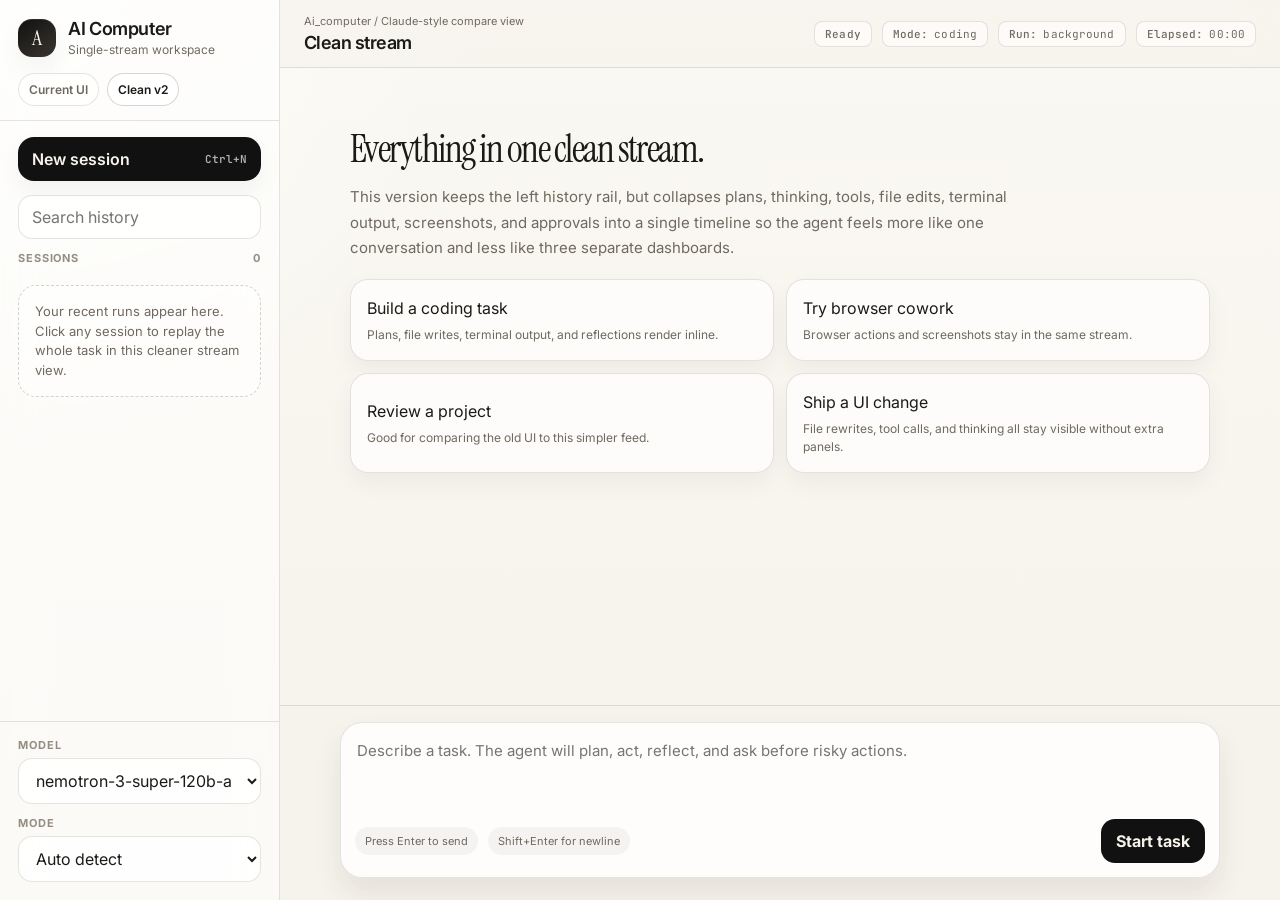
==== commit afbcf4b1: "feat: modernize UI aesthetic and fix prompt interpolation bugs - Removed visual noise (dots, side li" ====
--- a/static/index_v2.html
+++ b/static/index_v2.html
@@ -85,6 +85,8 @@
     display: flex;
     flex-direction: column;
     min-width: 0;
+    height: 100vh;
+    overflow: hidden;
   }
 
   .sidebar-top {
@@ -249,26 +251,13 @@
   }
 
   .history-dot {
-    width: 10px;
-    height: 10px;
-    border-radius: 999px;
-    margin-top: 7px;
-    flex-shrink: 0;
-    background: rgba(28, 26, 23, 0.2);
-  }
-
-  .history-dot.running {
-    background: var(--accent);
-    box-shadow: 0 0 0 6px rgba(46, 99, 211, 0.12);
-  }
-
-  .history-dot.done {
-    background: var(--ok);
-  }
-
+    display: none;
+  }
+  .history-dot.running,
+  .history-dot.done,
   .history-dot.failed,
   .history-dot.cancelled {
-    background: var(--err);
+    display: none;
   }
 
   .history-copy {
@@ -334,6 +323,7 @@
     display: flex;
     flex-direction: column;
     height: 100vh;
+    overflow: hidden;
   }
 
   .topbar {
@@ -378,41 +368,50 @@
   .pill {
     display: inline-flex;
     align-items: center;
-    gap: 8px;
-    padding: 7px 11px;
-    border-radius: 999px;
+    gap: 6px;
+    padding: 5px 10px;
+    border-radius: 8px;
     border: 1px solid var(--line);
-    background: rgba(255,255,255,0.66);
+    background: rgba(255,255,255,0.55);
     font-size: 11px;
     color: var(--muted);
-    box-shadow: inset 0 1px 0 rgba(255,255,255,0.72);
+    font-family: 'JetBrains Mono', monospace;
+    letter-spacing: 0.01em;
   }
 
   .pill strong {
+    color: var(--muted);
+    font-weight: 500;
+  }
+
+  .pill.status-running {
+    border-color: rgba(46, 99, 211, 0.18);
+    color: var(--accent);
+  }
+
+  .pill.status-running strong {
+    color: var(--accent);
+  }
+
+  .pill.status-complete {
+    color: var(--muted);
+    border-color: var(--line);
+  }
+
+  .pill.status-complete strong {
     color: var(--ink);
-  }
-
-  .pill.status-running {
-    border-color: rgba(46, 99, 211, 0.2);
-    background: rgba(255,255,255,0.94);
-    color: var(--accent);
-  }
-
-  .pill.status-complete {
-    color: var(--ok);
-    border-color: rgba(29, 143, 90, 0.2);
   }
 
   .pill.status-paused,
   .pill.status-cancelled {
     color: var(--warn);
-    border-color: rgba(181, 106, 17, 0.22);
+    border-color: rgba(181, 106, 17, 0.18);
   }
 
   .pill.status-error,
   .pill.status-failed {
     color: var(--err);
-    border-color: rgba(187, 63, 56, 0.22);
+    border-color: rgba(187, 63, 56, 0.18);
   }
 
   .controls {
@@ -438,7 +437,7 @@
   }
 
   .control-btn.hidden {
-    display: none;
+    display: none !important;
   }
 
   .feed-scroll {
@@ -511,39 +510,44 @@
   .message.user {
     align-self: flex-end;
     width: min(720px, 100%);
-    padding: 15px 18px;
+    padding: 14px 18px;
     border-radius: 18px;
-    background: #edf3ff;
-    border: 1px solid rgba(46, 99, 211, 0.14);
-    box-shadow: 0 8px 18px rgba(46, 99, 211, 0.06);
+    background: rgba(255, 255, 255, 0.82);
+    border: 1px solid rgba(28, 26, 23, 0.1);
+    box-shadow: 0 2px 8px rgba(28, 26, 23, 0.05);
+    font-weight: 500;
   }
 
   .message.system-success {
-    padding-left: 14px;
-    border-left: 2px solid rgba(29, 143, 90, 0.34);
-    color: #215f43;
-    background: linear-gradient(90deg, rgba(29, 143, 90, 0.07), transparent 70%);
-  }
-
-  .message.system-error {
-    padding-left: 14px;
-    border-left: 2px solid rgba(187, 63, 56, 0.32);
-    color: #7d2f29;
-    background: linear-gradient(90deg, rgba(187, 63, 56, 0.08), transparent 70%);
-  }
-
-  .message.system-cancelled {
-    padding-left: 14px;
-    border-left: 2px solid rgba(181, 106, 17, 0.3);
-    color: #855412;
-    background: linear-gradient(90deg, rgba(181, 106, 17, 0.08), transparent 70%);
-  }
-
-  .message.system-note {
-    padding-left: 14px;
-    border-left: 2px solid rgba(28, 26, 23, 0.12);
+    padding-left: 0;
+    border-left: none;
     color: var(--muted);
     background: transparent;
+    font-size: 13px;
+  }
+
+  .message.system-error {
+    padding-left: 0;
+    border-left: none;
+    color: #9b3a35;
+    background: transparent;
+    font-size: 13px;
+  }
+
+  .message.system-cancelled {
+    padding-left: 0;
+    border-left: none;
+    color: var(--muted);
+    background: transparent;
+    font-size: 13px;
+  }
+
+  .message.system-note {
+    padding-left: 0;
+    border-left: none;
+    color: var(--muted-soft);
+    background: transparent;
+    font-size: 13px;
   }
 
   .feed-card {
@@ -554,20 +558,12 @@
     box-shadow: none;
   }
 
-  .feed-card.active {
-    border: 0;
-  }
-
   .card-head {
     display: flex;
     align-items: flex-start;
     justify-content: space-between;
     gap: 14px;
     margin-bottom: 8px;
-  }
-
-  .card-head.compact {
-    margin-bottom: 0;
   }
 
   .card-meta {
@@ -602,33 +598,32 @@
 
   .state-chip {
     flex-shrink: 0;
-    padding: 2px 0;
-    border-radius: 0;
-    font-size: 11px;
-    font-weight: 700;
-    letter-spacing: 0.05em;
+    padding: 2px 7px;
+    border-radius: 6px;
+    font-size: 10px;
+    font-weight: 600;
+    letter-spacing: 0.04em;
     text-transform: uppercase;
+    font-family: 'JetBrains Mono', monospace;
+  }
+
+  .state-chip.running {
+    background: rgba(46, 99, 211, 0.08);
+    color: var(--accent);
+  }
+
+  .state-chip.ok {
+    background: rgba(28, 26, 23, 0.06);
     color: var(--muted);
-    background: transparent;
-  }
-
-  .state-chip.running {
-    background: var(--accent-soft);
-    color: var(--accent);
-  }
-
-  .state-chip.ok {
-    background: var(--ok-soft);
-    color: var(--ok);
   }
 
   .state-chip.fail {
-    background: var(--err-soft);
+    background: rgba(187, 63, 56, 0.08);
     color: var(--err);
   }
 
   .state-chip.waiting {
-    background: var(--warn-soft);
+    background: rgba(181, 106, 17, 0.08);
     color: var(--warn);
   }
 
@@ -643,10 +638,10 @@
     font-size: 12px;
     line-height: 1.6;
     color: #302a24;
-    background: rgba(27, 22, 18, 0.028);
-    border: 1px solid rgba(27, 22, 18, 0.05);
-    border-radius: 14px;
-    padding: 11px 13px;
+    background: rgba(255,255,255,0.52);
+    border: 1px solid rgba(27, 22, 18, 0.04);
+    border-radius: 10px;
+    padding: 10px 12px;
     overflow: auto;
     max-height: 340px;
   }
@@ -657,9 +652,9 @@
   }
 
   .detail-row {
-    border-left: 1px solid rgba(27, 22, 18, 0.12);
+    border-left: none;
     background: transparent;
-    padding: 8px 0 8px 14px;
+    padding: 6px 0;
   }
 
   .detail-row-head {
@@ -697,26 +692,31 @@
   .plan-card,
   .reflection-card,
   .screenshot-card {
-    padding-left: 14px;
-    border-left: 2px solid rgba(28, 26, 23, 0.1);
+    padding-left: 0;
+    border-left: none;
   }
 
   .tool-card {
-    padding-left: 12px;
-    border-left: 1px solid rgba(28, 26, 23, 0.12);
+    padding-left: 0;
+    border-left: none;
   }
 
   .reasoning-note {
-    padding-left: 12px;
-    border-left: 1px solid rgba(46, 99, 211, 0.2);
+    padding-left: 0;
+    border-left: none;
   }
 
   .reasoning-note .card-title {
-    font-size: 14px;
+    font-size: 13px;
+    font-weight: 600;
+    display: flex;
+    align-items: baseline;
+    gap: 8px;
   }
 
   .reasoning-note .card-subtitle {
     font-size: 12px;
+    margin-top: 2px;
   }
 
   .tool-card .card-head,
@@ -726,17 +726,38 @@
     padding-right: 6px;
   }
 
-  .plan-card {
-    border-left-color: rgba(46, 99, 211, 0.18);
-  }
-
-  .reflection-card.success {
-    border-left-color: rgba(29, 143, 90, 0.28);
-  }
-
-  .reflection-card.failure {
-    border-left-color: rgba(181, 106, 17, 0.28);
-  }
+  .card-chevron {
+    font-size: 16px;
+    color: var(--muted-soft);
+    line-height: 1;
+    transition: transform 0.18s ease;
+    flex-shrink: 0;
+    user-select: none;
+    margin-left: 4px;
+  }
+
+  .card-chevron.open {
+    transform: rotate(90deg);
+  }
+
+  .card-body {
+    overflow: hidden;
+  }
+
+  .card-body.collapsed {
+    max-height: 0;
+    overflow: hidden;
+  }
+
+  .card-body:not(.collapsed) {
+    max-height: none;
+  }
+
+  .plan-card { }
+
+  .reflection-card.success { }
+
+  .reflection-card.failure { }
 
   .subtask-list {
     display: grid;
@@ -775,8 +796,8 @@
   }
 
   .subtask-item.done .subtask-icon {
-    color: var(--ok);
-    background: rgba(29, 143, 90, 0.12);
+    color: var(--muted);
+    background: rgba(28, 26, 23, 0.07);
   }
 
   .subtask-item.failed .subtask-icon {
@@ -786,23 +807,46 @@
 
   .subtask-text {
     line-height: 1.55;
+    flex: 1;
+    min-width: 0;
   }
 
   .status-row {
-    padding: 7px 0 7px 12px;
-    border-left: 1px solid rgba(46, 99, 211, 0.24);
+    padding: 6px 0;
+    border-left: none;
     display: flex;
     align-items: center;
-    gap: 12px;
-  }
+  }
+
+  .worker-tag {
+    display: inline-flex;
+    align-items: center;
+    padding: 1px 6px;
+    border-radius: 4px;
+    font-size: 10px;
+    font-weight: 700;
+    text-transform: uppercase;
+    letter-spacing: 0.05em;
+    margin-right: 8px;
+    background: #e8e6e1;
+    color: var(--muted);
+    border: 1px solid var(--line);
+  }
+
+  .worker-tag.worker-1 { background: #eef2ff; color: #4338ca; border-color: #c7d2fe; }
+  .worker-tag.worker-2 { background: #fdf2f8; color: #be185d; border-color: #fbcfe8; }
+  .worker-tag.worker-3 { background: #ecfdf5; color: #047857; border-color: #a7f3d0; }
+  .worker-tag.worker-4 { background: #fffbeb; color: #b45309; border-color: #fde68a; }
+  .worker-tag.worker-5 { background: #f5f3ff; color: #6d28d9; border-color: #ddd6fe; }
+
+  .worker-bg-1 { background-color: #eef2ff !important; color: #4338ca !important; }
+  .worker-bg-2 { background-color: #fdf2f8 !important; color: #be185d !important; }
+  .worker-bg-3 { background-color: #ecfdf5 !important; color: #047857 !important; }
+  .worker-bg-4 { background-color: #fffbeb !important; color: #b45309 !important; }
+  .worker-bg-5 { background-color: #f5f3ff !important; color: #6d28d9 !important; }
 
   .status-dot {
-    width: 10px;
-    height: 10px;
-    border-radius: 999px;
-    background: var(--accent);
-    box-shadow: 0 0 0 6px rgba(46, 99, 211, 0.12);
-    flex-shrink: 0;
+    display: none;
   }
 
   .status-copy {
@@ -836,15 +880,14 @@
     font-family: 'JetBrains Mono', monospace;
   }
 
-  .status-row.active .status-title::after {
-    content: ' ...';
-    color: var(--muted);
+  .status-row.active .status-title {
+    opacity: 0.8;
   }
 
   .screenshot-img {
-    width: 100%;
+    width: min(100%, 560px);
     display: block;
-    border-radius: 18px;
+    border-radius: 14px;
     border: 1px solid rgba(27, 22, 18, 0.06);
     box-shadow: 0 8px 20px rgba(20, 17, 12, 0.06);
     background: #e9e2d7;
@@ -861,6 +904,54 @@
     color: var(--ink);
     font-size: 12px;
     font-weight: 600;
+  }
+
+  .preview-wrap {
+    margin-top: 8px;
+  }
+
+  .preview-toggle {
+    display: inline-flex;
+    align-items: center;
+    gap: 6px;
+    padding: 0;
+    border: 0;
+    background: transparent;
+    color: var(--muted);
+    font-size: 11px;
+    font-weight: 700;
+    letter-spacing: 0.06em;
+    text-transform: uppercase;
+    cursor: pointer;
+  }
+
+  .preview-wrap[open] .preview-toggle {
+    color: var(--ink);
+  }
+
+  .terminal-channel {
+    display: inline-flex;
+    align-items: center;
+    gap: 4px;
+    margin-left: 8px;
+    color: var(--muted-soft);
+    font-size: 10px;
+    font-weight: 700;
+    letter-spacing: 0.07em;
+    text-transform: uppercase;
+  }
+
+  .phase-chip {
+    display: inline-flex;
+    align-items: center;
+    padding: 2px 7px;
+    border-radius: 999px;
+    background: rgba(46, 99, 211, 0.08);
+    color: var(--accent);
+    font-size: 10px;
+    font-weight: 700;
+    letter-spacing: 0.07em;
+    text-transform: uppercase;
   }
 
   .composer-wrap {
@@ -1583,9 +1674,10 @@
     scrollFeed();
   };
 
-  const finalizeLiveStatus = () => {
+  const finalizeLiveStatus = (workerId = '') => {
     if (!liveStatusCard || !liveStatusCard.isConnected) return;
-    liveStatusCard.classList.remove('active');
+    // Hide the status row entirely — its content will be represented by a proper card
+    liveStatusCard.style.display = 'none';
     liveStatusCard = null;
     liveStatusMessage = '';
   };
@@ -1623,11 +1715,31 @@
     const stateEl = stateLabel ? createStateChip(stateLabel, stateClass) : null;
     if (stateEl) head.appendChild(stateEl);
 
-    return { head, titleEl, subtitleEl, stateEl };
+    return { head, eyebrowEl, titleEl, subtitleEl, stateEl };
+  };
+
+  const addWorkerTag = (eyebrowEl, workerId) => {
+    if (!workerId) return;
+    const tag = document.createElement('span');
+    const workerNum = workerId.split('-').pop();
+    tag.className = `worker-tag worker-${workerNum}`;
+    tag.textContent = workerId.toUpperCase();
+    eyebrowEl.prepend(tag);
+  };
+
+  const cleanSummary = (raw = '') => {
+    // "Worker worker-1 reflecting..." → "Reflecting"
+    return raw
+      .replace(/^Worker\s+worker-\d+\s+/i, '')
+      .replace(/^(worker-\d+)\s+/i, '')
+      .replace(/\.{1,}$/, '')   // strip trailing dots (even single ones)
+      .trim()
+      || raw;
   };
 
   const renderReasoning = (note) => {
-    const summary = note.summary || humanize(note.stage || 'thinking');
+    const rawSummary = note.summary || humanize(note.stage || 'thinking');
+    const summary = cleanSummary(rawSummary);
     const detail = note.detail || '';
     const age = Number.isFinite(note.elapsed_seconds) ? `${note.elapsed_seconds}s` : '';
 
@@ -1636,14 +1748,19 @@
       return;
     }
 
-    finalizeLiveStatus();
+    finalizeLiveStatus(note.worker_id);
     const card = createFeedCard('reasoning-note');
+    // Derive a short, clean eyebrow — strip worker id from stage if present
+    const eyebrowLabel = note.stage
+      ? note.stage.replace(/\s*\(WORKER-\d+\)\s*/i, '').trim() || 'Thinking'
+      : 'Thinking';
     const bits = createCardHead({
-      eyebrow: 'Thinking',
+      eyebrow: eyebrowLabel,
       title: summary,
       subtitle: detail,
       stateLabel: age
     });
+    addWorkerTag(bits.eyebrowEl, note.worker_id);
     card.appendChild(bits.head);
   };
 
@@ -1689,9 +1806,9 @@
     const icon = row.querySelector('.subtask-icon');
     if (!icon) return;
     icon.textContent = state === 'done'
-      ? 'OK'
+      ? '✓'
       : state === 'running'
-        ? '...'
+        ? '·'
         : state === 'failed'
           ? 'X'
           : icon.textContent;
@@ -1713,15 +1830,34 @@
       stateLabel: 'Running',
       stateClass: 'running'
     });
+    addWorkerTag(parts.eyebrowEl, actionId?.startsWith('auto-') ? '' : actionCards[actionId]?.worker_id);
+
+    // Add collapse chevron to card head
+    const chevron = document.createElement('span');
+    chevron.className = 'card-chevron';
+    chevron.innerHTML = `<svg width="12" height="12" viewBox="0 0 12 12" fill="none"><path d="M4 2.5L7.5 6L4 9.5" stroke="currentColor" stroke-width="1.5" stroke-linecap="round" stroke-linejoin="round"/></svg>`;
+    parts.head.appendChild(chevron);
     card.appendChild(parts.head);
+
+    const body = document.createElement('div');
+    body.className = 'card-body collapsed';
 
     const output = document.createElement('pre');
     output.className = 'tool-output hidden';
     const details = document.createElement('div');
     details.className = 'detail-list';
 
-    card.appendChild(output);
-    card.appendChild(details);
+    body.appendChild(output);
+    body.appendChild(details);
+    card.appendChild(body);
+
+    // Click head to expand/collapse
+    parts.head.style.cursor = 'pointer';
+    parts.head.addEventListener('click', () => {
+      const isCollapsed = body.classList.contains('collapsed');
+      body.classList.toggle('collapsed', !isCollapsed);
+      chevron.classList.toggle('open', !isCollapsed);
+    });
 
     const entry = {
       card,
@@ -1730,7 +1866,8 @@
       titleEl: parts.titleEl,
       subtitleEl: parts.subtitleEl,
       stateEl: parts.stateEl,
-      terminalPre: null
+      terminalRows: {},
+      body
     };
 
     if (actionId) actionCards[actionId] = entry;
@@ -1741,6 +1878,29 @@
     if (!entry || !entry.stateEl) return;
     entry.stateEl.className = `state-chip ${cls}`.trim();
     entry.stateEl.textContent = label;
+  };
+
+  const appendPreviewBlock = (container, preview, className = 'detail-preview') => {
+    if (!preview) return;
+    if (preview.length <= 360) {
+      const code = document.createElement('pre');
+      code.className = className;
+      code.textContent = preview;
+      container.appendChild(code);
+      return;
+    }
+
+    const wrap = document.createElement('details');
+    wrap.className = 'preview-wrap';
+    const summary = document.createElement('summary');
+    summary.className = 'preview-toggle';
+    summary.textContent = `Open preview (${preview.length} chars)`;
+    const code = document.createElement('pre');
+    code.className = className;
+    code.textContent = preview;
+    wrap.appendChild(summary);
+    wrap.appendChild(code);
+    container.appendChild(wrap);
   };
 
   const appendDetailRow = (entry, eyebrow, title, copy = '', preview = '') => {
@@ -1763,21 +1923,25 @@
     }
 
     if (preview) {
-      const code = document.createElement('pre');
-      code.className = 'detail-preview';
-      code.textContent = preview;
-      row.appendChild(code);
+      appendPreviewBlock(row, preview);
     }
 
     entry.details.appendChild(row);
+    // Auto-expand the card body when content arrives
+    if (entry.body) {
+      entry.body.classList.remove('collapsed');
+      const chev = entry.card.querySelector('.card-chevron');
+      if (chev) chev.classList.add('open');
+    }
     scrollFeed();
     return row;
   };
 
-  const appendTerminalOutput = (entry, command, output, ok) => {
+  const appendTerminalOutput = (entry, command, output, ok, channel = 'stdout') => {
     if (!entry) return;
 
-    if (!entry.terminalPre) {
+    const key = `${command || 'Command output'}:${channel}`;
+    if (!entry.terminalRows[key]) {
       const row = document.createElement('div');
       row.className = 'detail-row';
       row.innerHTML = `
@@ -1788,18 +1952,25 @@
           </div>
         </div>
       `;
-      row.querySelector('.detail-title').textContent = command || 'Command output';
+      row.querySelector('.detail-title').innerHTML = `${command || 'Command output'}<span class="terminal-channel">${channel}</span>`;
       const pre = document.createElement('pre');
       pre.className = 'detail-preview';
       row.appendChild(pre);
       entry.details.appendChild(row);
-      entry.terminalPre = pre;
-    }
-
-    entry.terminalPre.textContent += output || '';
-    if (!ok) entry.terminalPre.style.color = '#8d261f';
-    if (entry.terminalPre.textContent.length > 12000) {
-      entry.terminalPre.textContent = entry.terminalPre.textContent.slice(-12000);
+      entry.terminalRows[key] = pre;
+      // Auto-expand when terminal output appears
+      if (entry.body) {
+        entry.body.classList.remove('collapsed');
+        const chev = entry.card.querySelector('.card-chevron');
+        if (chev) chev.classList.add('open');
+      }
+    }
+
+    const pre = entry.terminalRows[key];
+    pre.textContent += output || '';
+    if (!ok) pre.style.color = '#8d261f';
+    if (pre.textContent.length > 12000) {
+      pre.textContent = pre.textContent.slice(-12000);
     }
     scrollFeed();
   };
@@ -1812,12 +1983,10 @@
       subtitle: copy,
       stateLabel: 'Inline'
     });
+    addWorkerTag(bits.eyebrowEl, null);
     card.appendChild(bits.head);
     if (preview) {
-      const pre = document.createElement('pre');
-      pre.className = 'artifact-preview';
-      pre.textContent = preview;
-      card.appendChild(pre);
+      appendPreviewBlock(card, preview, 'artifact-preview');
     }
     return card;
   };
@@ -1834,6 +2003,7 @@
       stateLabel: success ? 'OK' : failure ? 'Retry' : 'Note',
       stateClass: success ? 'ok' : failure ? 'waiting' : ''
     });
+    addWorkerTag(bits.eyebrowEl, reflection.worker_id);
     card.appendChild(bits.head);
   };
 
@@ -1969,13 +2139,6 @@
     if (event.type === 'status') {
       if (event.heartbeat) return;
 
-      if (/executing sub-task:/i.test(event.message || '') && planSubtasks[currentSubtaskIdx]) {
-        if (currentSubtaskIdx > 0 && planSubtasks[currentSubtaskIdx - 1]) {
-          markSubtask(planSubtasks[currentSubtaskIdx - 1].id, 'done');
-        }
-        markSubtask(planSubtasks[currentSubtaskIdx].id, 'running');
-      }
-
       if (shouldReuseLiveStatus(event.message || '')) {
         setLiveStatus(statusPhase(event.message || ''), event.message || '', Number.isFinite(event.elapsed_seconds) ? `${event.elapsed_seconds}s` : '');
       } else {
@@ -1998,9 +2161,28 @@
       const entry = ensureActionCard(event.action_id, event.action_type, event.args_summary || '');
       setActionState(entry, event.ok ? 'OK' : 'Fail', event.ok ? 'ok' : 'fail');
       if (event.args_summary) entry.subtitleEl.textContent = event.args_summary;
-      if (event.output) {
+      if (event.output && !event.action_type?.match(/run_command|bash/)) {
         entry.output.classList.remove('hidden');
         entry.output.textContent = truncate(event.output, 1400);
+      }
+      return;
+    }
+
+    if (event.type === 'subtask') {
+      if (event.status === 'running') {
+        markSubtask(event.subtask_id, 'running');
+        if (event.worker_id) {
+           const row = subtaskEls[event.subtask_id];
+           if (row) {
+             const workerNum = event.worker_id.split('-').pop();
+             row.querySelector('.subtask-icon').className = `subtask-icon worker-bg-${workerNum}`;
+             row.querySelector('.subtask-text').innerHTML += ` <span class="worker-tag worker-${workerNum}">${event.worker_id}</span>`;
+           }
+        }
+      } else if (event.status === 'done') {
+        markSubtask(event.subtask_id, 'done');
+      } else if (event.status === 'failed') {
+        markSubtask(event.subtask_id, 'failed');
       }
       return;
     }
@@ -2040,7 +2222,7 @@
           ? actionCards[lastActionId]
           : ensureActionCard(event.action_id || `terminal-${Date.now()}`, 'run_command', event.command || '');
       if (event.command && !target.subtitleEl.textContent) target.subtitleEl.textContent = event.command;
-      appendTerminalOutput(target, event.command || 'Command output', event.output || '', event.ok !== false);
+      appendTerminalOutput(target, event.command || 'Command output', event.output || '', event.ok !== false, event.channel || 'stdout');
       return;
     }
 
@@ -2067,12 +2249,6 @@
 
     if (event.type === 'reflection') {
       renderReflection(event);
-      if (event.success === false && planSubtasks[currentSubtaskIdx]) {
-        markSubtask(planSubtasks[currentSubtaskIdx].id, 'failed');
-      } else if (event.success === true && planSubtasks[currentSubtaskIdx]) {
-        markSubtask(planSubtasks[currentSubtaskIdx].id, 'done');
-        currentSubtaskIdx += 1;
-      }
       return;
     }
 
@@ -2199,12 +2375,18 @@
       if (task !== listenTask) return;
       reconnectAttempts = 0;
       const data = JSON.parse(message.data);
-      streamCursor += 1;
+      if (Number.isFinite(data.seq)) {
+        streamCursor = Math.max(streamCursor, data.seq + 1);
+      } else {
+        streamCursor += 1;
+      }
       processTaskEvent(data, { taskId: listenTask });
     };
     sse.onerror = () => {
       if (task !== listenTask || streamClosedManually) return;
-      toast(`Stream interrupted. Reconnecting (attempt ${reconnectAttempts + 1}).`, 'warn', 2200);
+      if (reconnectAttempts < 2) {
+        toast(`Stream interrupted. Reconnecting (attempt ${reconnectAttempts + 1}).`, 'warn', 2200);
+      }
       scheduleReconnect(listenTask);
     };
   };
@@ -2348,6 +2530,8 @@
     historyItems.forEach((item) => item.classList.remove('active'));
     sourceEl?.classList.add('active');
     activeHistoryItem = sourceEl || null;
+    // Scroll feed back to top when loading a new session
+    requestAnimationFrame(() => { const fs = $('feed-scroll'); if (fs) fs.scrollTop = 0; });
 
     const firstGoal = events.find((entry) => entry.type === 'task_created')?.goal;
     const title = sourceEl?.querySelector('.history-goal')?.textContent || firstGoal || 'Past task';
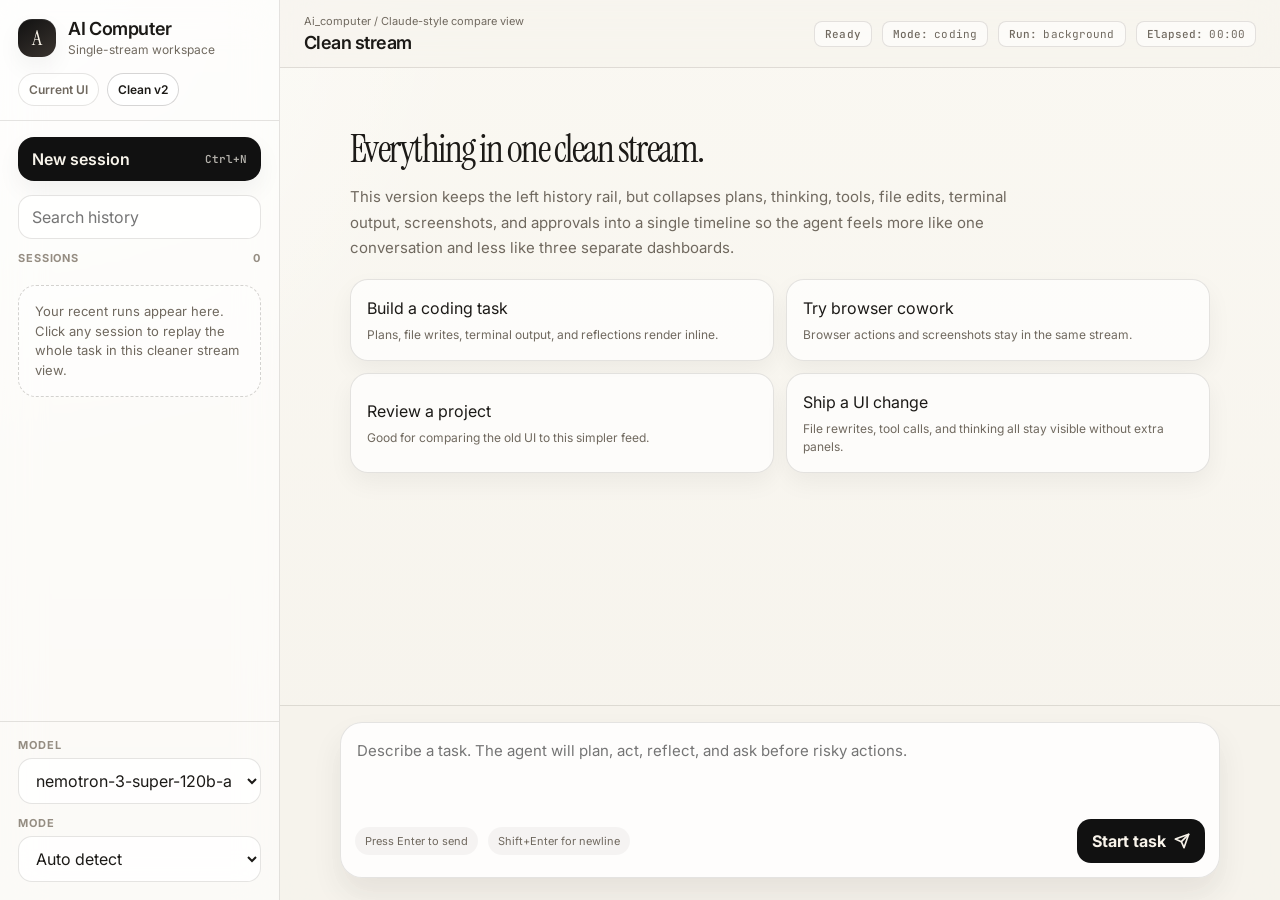
==== commit 37975b0a: "🎨 Palette: Clean up stream UI and improve accessibility 💡 What: - Added `aria-label` and `title` to " ====
--- a/static/index_v2.html
+++ b/static/index_v2.html
@@ -111,6 +111,14 @@
     border: 1px solid var(--line);
     background: var(--panel-strong);
     box-shadow: var(--shadow-soft);
+    color: var(--muted);
+    transition: all 0.2s ease;
+  }
+
+  .nav-toggle:hover {
+    color: var(--ink);
+    background: #fff;
+    box-shadow: var(--shadow);
   }
 
   .brand-mark {
@@ -512,9 +520,9 @@
     width: min(720px, 100%);
     padding: 14px 18px;
     border-radius: 18px;
-    background: rgba(255, 255, 255, 0.82);
-    border: 1px solid rgba(28, 26, 23, 0.1);
-    box-shadow: 0 2px 8px rgba(28, 26, 23, 0.05);
+    background: rgba(234, 230, 222, 0.7);
+    border: none;
+    box-shadow: none;
     font-weight: 500;
   }
 
@@ -552,7 +560,7 @@
 
   .feed-card {
     width: 100%;
-    padding: 10px 0;
+    padding: 8px 0;
     border: 0;
     background: transparent;
     box-shadow: none;
@@ -638,10 +646,10 @@
     font-size: 12px;
     line-height: 1.6;
     color: #302a24;
-    background: rgba(255,255,255,0.52);
-    border: 1px solid rgba(27, 22, 18, 0.04);
-    border-radius: 10px;
-    padding: 10px 12px;
+    background: rgba(255,255,255,0.4);
+    border: none;
+    border-radius: 12px;
+    padding: 12px 14px;
     overflow: auto;
     max-height: 340px;
   }
@@ -704,6 +712,7 @@
   .reasoning-note {
     padding-left: 0;
     border-left: none;
+    margin-bottom: -4px;
   }
 
   .reasoning-note .card-title {
@@ -1026,6 +1035,13 @@
     background: #111111;
     color: #f8f3ea;
     font-weight: 700;
+    transition: all 0.2s ease;
+  }
+
+  .send-btn:hover {
+    background: #2a2a2a;
+    transform: translateY(-1px);
+    box-shadow: 0 4px 12px rgba(17, 17, 17, 0.2);
   }
 
   .char-count {
@@ -1164,6 +1180,15 @@
     background: rgba(255,255,255,0.12);
     color: #fff;
     font-size: 20px;
+    display: flex;
+    align-items: center;
+    justify-content: center;
+    transition: all 0.2s ease;
+  }
+
+  .lightbox-close:hover {
+    background: rgba(255,255,255,0.2);
+    transform: scale(1.05);
   }
 
   .hidden {
@@ -1288,7 +1313,9 @@
         <h2 id="task-title">Clean stream</h2>
       </div>
       <div class="topbar-pills">
-        <button class="nav-toggle" id="nav-toggle" type="button">=</button>
+        <button class="nav-toggle" id="nav-toggle" type="button" aria-label="Toggle navigation" title="Toggle navigation">
+          <svg width="20" height="20" viewBox="0 0 24 24" fill="none" stroke="currentColor" stroke-width="2" stroke-linecap="round" stroke-linejoin="round"><line x1="3" y1="12" x2="21" y2="12"></line><line x1="3" y1="6" x2="21" y2="6"></line><line x1="3" y1="18" x2="21" y2="18"></line></svg>
+        </button>
         <div class="pill status-ready" id="status-pill"><strong>Ready</strong></div>
         <div class="pill" id="mode-pill"><strong>Mode:</strong> coding</div>
         <div class="pill" id="background-pill"><strong>Run:</strong> background</div>
@@ -1340,7 +1367,9 @@
               <button class="control-btn hidden" id="btn-copy-log" type="button">Copy log</button>
               <button class="control-btn hidden" id="btn-download-log" type="button">Download log</button>
             </div>
-            <button class="send-btn" id="send" type="button">Start task</button>
+            <button class="send-btn" id="send" type="button">Start task
+              <svg width="16" height="16" viewBox="0 0 24 24" fill="none" stroke="currentColor" stroke-width="2.5" stroke-linecap="round" stroke-linejoin="round"><line x1="22" y1="2" x2="11" y2="13"></line><polygon points="22 2 15 22 11 13 2 9 22 2"></polygon></svg>
+            </button>
           </div>
         </div>
       </div>
@@ -1375,7 +1404,9 @@
 </div>
 
 <div class="lightbox" id="lightbox">
-  <button class="lightbox-close" id="lightbox-close" type="button">x</button>
+  <button class="lightbox-close" id="lightbox-close" type="button" aria-label="Close lightbox" title="Close lightbox">
+    <svg width="24" height="24" viewBox="0 0 24 24" fill="none" stroke="currentColor" stroke-width="2" stroke-linecap="round" stroke-linejoin="round"><line x1="18" y1="6" x2="6" y2="18"></line><line x1="6" y1="6" x2="18" y2="18"></line></svg>
+  </button>
   <div class="lightbox-inner">
     <img id="lightbox-img" alt="Screenshot preview">
     <div class="lightbox-caption" id="lightbox-caption">Screenshot</div>
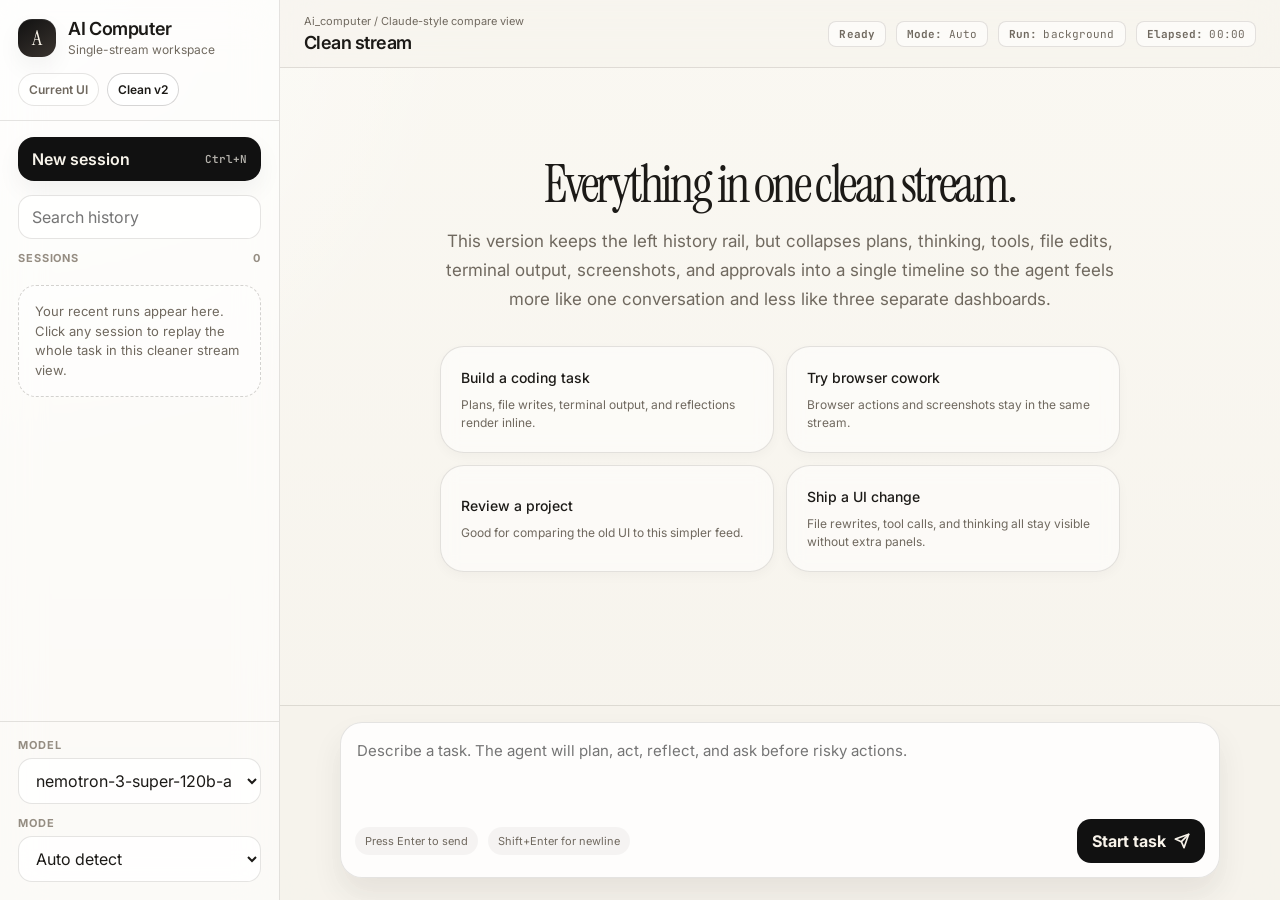
==== commit 146adcdb: "feat: production hardening, isolated mode, and Claude 3.5 Sonnet audit fixes" ====
--- a/static/index_v2.html
+++ b/static/index_v2.html
@@ -387,8 +387,26 @@
     letter-spacing: 0.01em;
   }
 
-  .pill strong {
-    color: var(--muted);
+  .thinking-dot {
+    width: 6px;
+    height: 6px;
+    background: var(--accent);
+    border-radius: 50%;
+    display: inline-block;
+    margin-right: 8px;
+    animation: pulse-ring 1.8s infinite;
+  }
+
+  @keyframes pulse-ring {
+    0% { transform: scale(0.85); box-shadow: 0 0 0 0 rgba(46, 99, 211, 0.7); }
+    70% { transform: scale(1); box-shadow: 0 0 0 10px rgba(46, 99, 211, 0); }
+    100% { transform: scale(0.85); box-shadow: 0 0 0 0 rgba(46, 99, 211, 0); }
+  }
+
+  .live-status-card .card-subtitle {
+    display: flex;
+    align-items: center;
+    color: var(--accent);
     font-weight: 500;
   }
 
@@ -452,6 +470,18 @@
     flex: 1;
     overflow: auto;
     padding: 0 24px;
+    scroll-behavior: smooth;
+  }
+
+  .feed-scroll::-webkit-scrollbar {
+    width: 6px;
+  }
+  .feed-scroll::-webkit-scrollbar-thumb {
+    background: var(--line-strong);
+    border-radius: 999px;
+  }
+  .feed-scroll::-webkit-scrollbar-track {
+    background: transparent;
   }
 
   .feed {
@@ -464,23 +494,26 @@
   }
 
   .welcome {
-    padding: 28px 0 10px;
+    padding: 60px 0 20px;
+    text-align: center;
+    max-width: 680px;
+    margin: 0 auto;
   }
 
   .welcome h3 {
-    margin: 0 0 10px;
-    font-size: 38px;
+    margin: 0 0 14px;
+    font-size: 52px;
     font-family: 'Instrument Serif', serif;
     font-weight: 400;
-    letter-spacing: -0.04em;
+    letter-spacing: -0.05em;
+    line-height: 1.1;
   }
 
   .welcome p {
-    max-width: 700px;
-    margin: 0 0 18px;
+    margin: 0 auto 32px;
     color: var(--muted);
     line-height: 1.7;
-    font-size: 15px;
+    font-size: 17px;
   }
 
   .example-grid {
@@ -491,20 +524,32 @@
 
   .example-btn {
     text-align: left;
-    padding: 16px;
-    border-radius: 18px;
+    padding: 20px;
+    border-radius: 24px;
     border: 1px solid var(--line);
-    background: rgba(255,255,255,0.68);
+    background: rgba(255,255,255,0.5);
+    backdrop-filter: blur(8px);
     color: var(--ink);
     line-height: 1.5;
-    box-shadow: var(--shadow-soft);
+    transition: all 0.25s cubic-bezier(0.4, 0, 0.2, 1);
+    box-shadow: 0 4px 12px rgba(28, 26, 23, 0.03);
+    font-size: 14px;
+    font-weight: 500;
+  }
+
+  .example-btn:hover {
+    background: rgba(255,255,255,0.9);
+    border-color: var(--line-strong);
+    transform: translateY(-2px);
+    box-shadow: 0 12px 24px rgba(28, 26, 23, 0.08);
   }
 
   .example-btn span {
     display: block;
-    margin-top: 6px;
+    margin-top: 8px;
     color: var(--muted);
     font-size: 12px;
+    font-weight: 400;
   }
 
   .message {
@@ -560,10 +605,16 @@
 
   .feed-card {
     width: 100%;
-    padding: 8px 0;
+    padding: 12px 0;
     border: 0;
     background: transparent;
     box-shadow: none;
+    animation: card-appear 0.45s cubic-bezier(0.16, 1, 0.3, 1) forwards;
+  }
+
+  @keyframes card-appear {
+    from { opacity: 0; transform: translateY(14px); }
+    to { opacity: 1; transform: translateY(0); }
   }
 
   .card-head {
@@ -651,7 +702,7 @@
     border-radius: 12px;
     padding: 12px 14px;
     overflow: auto;
-    max-height: 340px;
+    max-height: 240px;
   }
 
   .detail-list {
@@ -893,6 +944,12 @@
     opacity: 0.8;
   }
 
+  .screenshot-wrap {
+    position: relative;
+    display: inline-block;
+    line-height: 0;
+  }
+
   .screenshot-img {
     width: min(100%, 560px);
     display: block;
@@ -900,6 +957,16 @@
     border: 1px solid rgba(27, 22, 18, 0.06);
     box-shadow: 0 8px 20px rgba(20, 17, 12, 0.06);
     background: #e9e2d7;
+  }
+
+  .screenshot-glow-canvas {
+    position: absolute;
+    top: 0;
+    left: 0;
+    width: 100%;
+    height: 100%;
+    pointer-events: none;
+    border-radius: 14px;
   }
 
   .screenshot-btn {
@@ -1299,9 +1366,15 @@
         <select id="mode-id">
           <option value="auto">Auto detect</option>
           <option value="coding">Coding</option>
-          <option value="computer">Desktop control</option>
+          <option value="computer_isolated">Isolated App control</option>
           <option value="computer_use">Browser cowork</option>
         </select>
+      </div>
+      <div class="selector-wrap" id="isolated-app-wrap" style="display:none">
+        <div class="selector-label">Target App (Locked)</div>
+        <input id="isolated-app-id" type="text" placeholder="e.g. Chrome, Notepad..."
+          style="width:100%;border-radius:14px;border:1px solid var(--line);background:rgba(255,255,255,0.82);padding:11px 13px;color:var(--ink);outline:none;font:inherit">
+        <p style="font-size:10px;color:var(--muted);margin-top:6px">The agent will only see and control this app.</p>
       </div>
     </div>
   </aside>
@@ -1449,24 +1522,24 @@
 
   const WELCOME_HTML = `
     <section class="welcome" id="welcome">
-      <h3>Everything in one clean stream.</h3>
-      <p>This version keeps the left history rail, but collapses plans, thinking, tools, file edits, terminal output, screenshots, and approvals into a single timeline so the agent feels more like one conversation and less like three separate dashboards.</p>
+      <h3>The ultimate computer agent.</h3>
+      <p>A unified stream for complex planning, parallel sub-tasks, and isolated application control. Powered by Claude 3.5 Sonnet and Gemini 2.0 Flash.</p>
       <div class="example-grid">
-        <button class="example-btn" type="button" data-example="Create a FastAPI app with CRUD endpoints and tests.">
+        <button class="example-btn" type="button" data-example="Create a premium FastAPI dashboard with SQLite and JWT auth.">
           Build a coding task
-          <span>Plans, file writes, terminal output, and reflections render inline.</span>
+          <span>Parallel workers will handle files, tests, and documentation.</span>
         </button>
-        <button class="example-btn" type="button" data-example="Open example.com in browser cowork mode, summarize the page, and save notes to the workspace.">
-          Try browser cowork
-          <span>Browser actions and screenshots stay in the same stream.</span>
+        <button class="example-btn" type="button" data-example="Open Notepad in isolated mode and type a summary of the current workspace architecture.">
+          Isolated App Control
+          <span>Control local apps in the background while you stay productive.</span>
         </button>
-        <button class="example-btn" type="button" data-example="Inspect the existing workspace, explain the architecture, and suggest two cleanup tasks.">
-          Review a project
-          <span>Good for comparing the old UI to this simpler feed.</span>
+        <button class="example-btn" type="button" data-example="Search the web for the latest AI coding trends and save a markdown report.">
+          Web Research
+          <span>Browser Cowork mode uses sandboxed Playwright for high reliability.</span>
         </button>
-        <button class="example-btn" type="button" data-example="Update the frontend to a lighter premium style and show me each file change.">
-          Ship a UI change
-          <span>File rewrites, tool calls, and thinking all stay visible without extra panels.</span>
+        <button class="example-btn" type="button" data-example="Analyze this project and suggest 3 ways to optimize agent performance.">
+          System Analysis
+          <span>The agent reads your workspace and suggests structural improvements.</span>
         </button>
       </div>
     </section>
@@ -1574,9 +1647,15 @@
     $('status-pill').innerHTML = `<strong>${map[key] || humanize(key)}</strong>`;
   };
 
-  const setMode = (mode) => {
+  const setMode = (mode, isolated = false, isolatedApp = '') => {
     currentMode = mode || 'coding';
-    $('mode-pill').innerHTML = `<strong>Mode:</strong> ${humanize(currentMode)}`;
+    const modeLabels = { computer: 'Desktop', computer_use: 'Browser', computer_isolated: 'Isolated' };
+    let label = modeLabels[currentMode] ?? humanize(currentMode);
+    if (isolated && currentMode === 'computer') {
+      const appName = isolatedApp ? ` · ${isolatedApp}` : '';
+      label += `<span style="font-size:10px;font-weight:700;letter-spacing:.06em;text-transform:uppercase;color:var(--accent);margin-left:6px;vertical-align:middle">Isolated${appName}</span>`;
+    }
+    $('mode-pill').innerHTML = `<strong>Mode:</strong> ${label}`;
   };
 
   const setBackgroundMode = (background, message = '') => {
@@ -1675,13 +1754,12 @@
     if (!dot) return;
     dot.className = `history-dot ${state}`;
   };
-
   const ensureStatusCard = () => {
     if (liveStatusCard && liveStatusCard.isConnected) return liveStatusCard;
     const row = document.createElement('div');
     row.className = 'status-row active';
     row.innerHTML = `
-      <div class="status-dot"></div>
+      <div class="status-dot thinking-dot"></div>
       <div class="status-copy">
         <div class="status-line">
           <div class="status-title">Agent update</div>
@@ -2003,6 +2081,8 @@
     if (pre.textContent.length > 12000) {
       pre.textContent = pre.textContent.slice(-12000);
     }
+    // Auto-scroll terminal block to bottom
+    pre.scrollTop = pre.scrollHeight;
     scrollFeed();
   };
 
@@ -2038,36 +2118,93 @@
     card.appendChild(bits.head);
   };
 
+  const screenshotStore = new Map();
+  let screenshotIdCounter = 0;
+
   const renderScreenshot = (payload) => {
     finalizeLiveStatus();
-    screenshots.push({ data: payload.data, createdAt: Date.now() });
-    const index = screenshots.length - 1;
+    const sid = ++screenshotIdCounter;
+    screenshotStore.set(sid, { data: payload.data, window_rect: payload.window_rect || null, createdAt: Date.now() });
+    if (screenshotStore.size > 30) {
+      const firstKey = screenshotStore.keys().next().value;
+      screenshotStore.delete(firstKey);
+    }
+
     const card = createFeedCard('screenshot-card');
+    const wr = payload.window_rect;
+    const isIsolated = payload.isolated || false;
     const bits = createCardHead({
       eyebrow: 'Preview',
-      title: currentMode === 'computer_use' ? 'Browser snapshot' : 'Screen snapshot',
-      subtitle: 'Captured inline so the whole run stays in one timeline.',
-      stateLabel: `Frame ${index + 1}`
+      title: isIsolated ? 'Isolated snapshot' : (currentMode === 'computer_use' ? 'Browser snapshot' : 'Screen snapshot'),
+      stateLabel: 'Shot',
+      stateClass: 'ok'
     });
+    addWorkerTag(bits.eyebrowEl, payload.worker_id);
     card.appendChild(bits.head);
+
     const img = document.createElement('img');
-    img.className = 'screenshot-img';
-    img.src = `data:image/png;base64,${payload.data}`;
-    img.alt = 'Agent screenshot';
+    img.className = 'screenshot-preview';
+    img.src = payload.data.startsWith('data:') ? payload.data : `data:image/png;base64,${payload.data}`;
+    img.loading = 'lazy';
+    img.onclick = () => {
+      const data = screenshotStore.get(sid);
+      if (data) openLightbox(data.data, data.window_rect);
+    };
     card.appendChild(img);
-    const button = document.createElement('button');
-    button.className = 'screenshot-btn';
-    button.type = 'button';
-    button.textContent = 'Open full screenshot';
-    button.onclick = () => openLightbox(index);
-    card.appendChild(button);
-  };
-
-  const openLightbox = (index) => {
-    const shot = screenshots[index];
-    if (!shot) return;
-    $('lightbox-img').src = `data:image/png;base64,${shot.data}`;
-    $('lightbox-caption').textContent = `Screenshot ${index + 1} of ${screenshots.length}`;
+  };
+
+  function _roundRect(ctx, x, y, w, h, r) {
+    ctx.beginPath();
+    ctx.moveTo(x + r, y);
+    ctx.lineTo(x + w - r, y);
+    ctx.quadraticCurveTo(x + w, y, x + w, y + r);
+    ctx.lineTo(x + w, y + h - r);
+    ctx.quadraticCurveTo(x + w, y + h, x + w - r, y + h);
+    ctx.lineTo(x + r, y + h);
+    ctx.quadraticCurveTo(x, y + h, x, y + h - r);
+    ctx.lineTo(x, y + r);
+    ctx.quadraticCurveTo(x, y, x + r, y);
+    ctx.closePath();
+  }
+
+  const openLightbox = (data, window_rect) => {
+    $('lightbox-img').src = data.startsWith('data:') ? data : `data:image/png;base64,${data}`;
+    
+    // Clear old canvases
+    const oldCanvases = $('lightbox').querySelectorAll('canvas');
+    oldCanvases.forEach(c => c.remove());
+
+    if (window_rect) {
+      const img = $('lightbox-img');
+      const drawGlow = () => {
+        const canvas = document.createElement('canvas');
+        canvas.className = 'lightbox-glow-canvas';
+        canvas.style.position = 'absolute';
+        canvas.style.top = img.offsetTop + 'px';
+        canvas.style.left = img.offsetLeft + 'px';
+        canvas.style.width = img.offsetWidth + 'px';
+        canvas.style.height = img.offsetHeight + 'px';
+        canvas.width = img.naturalWidth;
+        canvas.height = img.naturalHeight;
+        img.parentNode.appendChild(canvas);
+
+        const ctx = canvas.getContext('2d');
+        const px = window_rect.x * canvas.width;
+        const py = window_rect.y * canvas.height;
+        const pw = window_rect.w * canvas.width;
+        const ph = window_rect.h * canvas.height;
+
+        ctx.shadowColor = 'rgba(46, 99, 211, 0.65)';
+        ctx.shadowBlur = 40;
+        ctx.strokeStyle = 'rgba(46, 99, 211, 1)';
+        ctx.lineWidth = 4;
+        ctx.strokeRect(px, py, pw, ph);
+        ctx.fillStyle = 'rgba(46, 99, 211, 0.08)';
+        ctx.fillRect(px, py, pw, ph);
+      };
+      if (img.complete) drawGlow();
+      else img.onload = drawGlow;
+    }
     $('lightbox').classList.add('show');
   };
 
@@ -2093,13 +2230,13 @@
     planSubtasks = [];
     currentSubtaskIdx = 0;
     subtaskEls = {};
-    screenshots = [];
+    screenshotStore.clear();
     lastActionId = null;
     terminalStateKey = null;
     Object.keys(actionCards).forEach((key) => delete actionCards[key]);
 
     setStatus('ready');
-    setMode('coding');
+    setMode($('mode-id').value || 'coding');
     $('background-pill').innerHTML = '<strong>Run:</strong> background';
     $('elapsed-time').textContent = replay ? '--:--' : '00:00';
     $('btn-pause').classList.add('hidden');
@@ -2138,7 +2275,9 @@
     $('btn-retry').classList.remove('hidden');
     $('btn-copy-log').classList.remove('hidden');
     $('btn-download-log').classList.remove('hidden');
-  };
+    $('send').classList.remove('hidden');
+  };
+
 
   const statusPhase = (message = '') => {
     if (/reflecting/i.test(message)) return 'Reflecting';
@@ -2219,7 +2358,7 @@
     }
 
     if (event.type === 'mode') {
-      setMode(event.mode);
+      setMode(event.mode, !!event.isolated, event.isolated_app || '');
       return;
     }
 
@@ -2289,6 +2428,32 @@
       const entry = ensureActionCard(event.action_id, event.action?.type || 'approval', reason);
       setActionState(entry, 'Waiting', 'waiting');
       appendDetailRow(entry, 'Approval', humanize(event.action?.type || 'Action'), reason, JSON.stringify(event.action?.args || {}, null, 2));
+      
+      // Fixed: Injecting buttons into card head for permanent visibility
+      const wrap = document.createElement('div');
+      wrap.style.cssText = 'display:flex;gap:8px;margin-top:10px;width:100%';
+      const btnApprove = document.createElement('button');
+      btnApprove.className = 'modal-btn primary';
+      btnApprove.style.cssText = 'padding:6px 12px;font-size:12px;flex:1';
+      btnApprove.textContent = 'Approve';
+      const btnDeny = document.createElement('button');
+      btnDeny.className = 'modal-btn';
+      btnDeny.style.cssText = 'padding:6px 12px;font-size:12px;flex:1';
+      btnDeny.textContent = 'Deny';
+      
+      const doApp = (approve) => {
+        api('/api/approvals', 'POST', { task_id: taskId, action_id: event.action_id, approve }).catch(() => {});
+        setActionState(entry, approve ? 'Approved' : 'Denied', approve ? 'ok' : 'fail');
+        wrap.remove();
+        $('approval').classList.remove('show');
+      };
+      btnApprove.onclick = (e) => { e.stopPropagation(); doApp(true); };
+      btnDeny.onclick = (e) => { e.stopPropagation(); doApp(false); };
+      wrap.appendChild(btnDeny);
+      wrap.appendChild(btnApprove);
+      entry.details.appendChild(wrap);
+      entry.body.classList.remove('collapsed');
+
       if (!replay) {
         $('app-title').textContent = `${humanize(event.action?.type || 'Action')} needs approval`;
         $('app-reason').textContent = reason;
@@ -2307,6 +2472,32 @@
       const entry = ensureActionCard(event.action_id, 'request_permission', detail);
       setActionState(entry, 'Waiting', 'waiting');
       appendDetailRow(entry, 'Permission', event.scope || 'Requested scope', detail, JSON.stringify({ scope: event.scope, explanation: event.explanation || '' }, null, 2));
+      
+      // Fixed: Injecting buttons into card for permanent visibility
+      const pWrap = document.createElement('div');
+      pWrap.style.cssText = 'display:flex;gap:8px;margin-top:10px;width:100%';
+      const btnAllow = document.createElement('button');
+      btnAllow.className = 'modal-btn primary';
+      btnAllow.style.cssText = 'padding:6px 12px;font-size:12px;flex:1';
+      btnAllow.textContent = 'Allow';
+      const btnDenyP = document.createElement('button');
+      btnDenyP.className = 'modal-btn';
+      btnDenyP.style.cssText = 'padding:6px 12px;font-size:12px;flex:1';
+      btnDenyP.textContent = 'Deny';
+      
+      const doP = (grant) => {
+        api('/api/permissions', 'POST', { task_id: taskId, action_id: event.action_id, grant, scope: event.scope }).catch(() => {});
+        setActionState(entry, grant ? 'Allowed' : 'Denied', grant ? 'ok' : 'fail');
+        pWrap.remove();
+        $('permission').classList.remove('show');
+      };
+      btnAllow.onclick = (e) => { e.stopPropagation(); doP(true); };
+      btnDenyP.onclick = (e) => { e.stopPropagation(); doP(false); };
+      pWrap.appendChild(btnDenyP);
+      pWrap.appendChild(btnAllow);
+      entry.details.appendChild(pWrap);
+      entry.body.classList.remove('collapsed');
+
       if (!replay) {
         $('perm-title').textContent = `Allow ${event.scope || 'access'}?`;
         $('perm-reason').textContent = detail;
@@ -2330,6 +2521,8 @@
       if (!replay) {
         markHistoryFinal('failed');
         stopEverything();
+      } else {
+        showPostRunControls();
       }
       return;
     }
@@ -2346,6 +2539,8 @@
           markHistoryFinal('done');
           stopEverything();
           if (!suppressToasts) toast('Task complete.', 'ok');
+        } else {
+          showPostRunControls();
         }
       } else {
         setStatus('failed');
@@ -2354,6 +2549,8 @@
           markHistoryFinal('failed');
           stopEverything();
           if (!suppressToasts) toast('Task failed.', 'err');
+        } else {
+          showPostRunControls();
         }
       }
       return;
@@ -2443,6 +2640,8 @@
     setStatus('running');
     $('btn-pause').classList.remove('hidden');
     $('btn-cancel').classList.remove('hidden');
+    $('send').classList.add('hidden');
+
     $('btn-retry').classList.add('hidden');
     $('btn-copy-log').classList.add('hidden');
     $('btn-download-log').classList.add('hidden');
@@ -2457,14 +2656,16 @@
       await keyReady;
       const model = $('model-id').value;
       const mode = $('mode-id').value;
+      const isolated_app = ($('isolated-app-id').value || '').trim() || null;
       streamClosedManually = false;
       openStream(task);
-      await api('/api/tasks', 'POST', { task_id: task, goal, model, mode });
+      await api('/api/tasks', 'POST', { task_id: task, goal, model, mode, isolated_app });
       if (window.innerWidth <= 1080) document.body.classList.remove('nav-open');
     } catch (err) {
       finalizeLiveStatus();
       setStatus('error');
-      appendMessage(`Failed to start task: ${err.detail || 'Unknown error.'}`, 'system-error');
+      const detail = (typeof err.detail === 'object') ? JSON.stringify(err.detail) : (err.detail || 'Unknown error.');
+      appendMessage(`Failed to start task: ${detail}`, 'system-error');
       markHistoryFinal('failed');
       showPostRunControls();
     }
@@ -2515,6 +2716,8 @@
       setStatus('running');
       $('btn-pause').classList.remove('hidden');
       $('btn-cancel').classList.remove('hidden');
+      $('send').classList.add('hidden');
+
       activeHistoryItem = addActiveHistoryItem(title);
       startTime = Date.now();
       timer = setInterval(updateClock, 1000);
@@ -2638,6 +2841,7 @@
   const init = async () => {
     bindExamples();
     hydrateModelSelect();
+    setMode($('mode-id').value || 'auto');
 
     keyReady = fetch(`/api/config?cb=${Date.now()}`)
       .then((response) => response.json())
@@ -2682,6 +2886,12 @@
   $('perm-approve').onclick = () => sendPermission(true);
   $('perm-deny').onclick = () => sendPermission(false);
 
+  $('mode-id').onchange = (e) => {
+    const val = e.target.value;
+    setMode(val, val === 'computer_isolated');
+    $('isolated-app-wrap').style.display = (val === 'computer_isolated') ? '' : 'none';
+  };
+
   $('input').addEventListener('input', () => {
     autoGrow();
     updateCharCount();
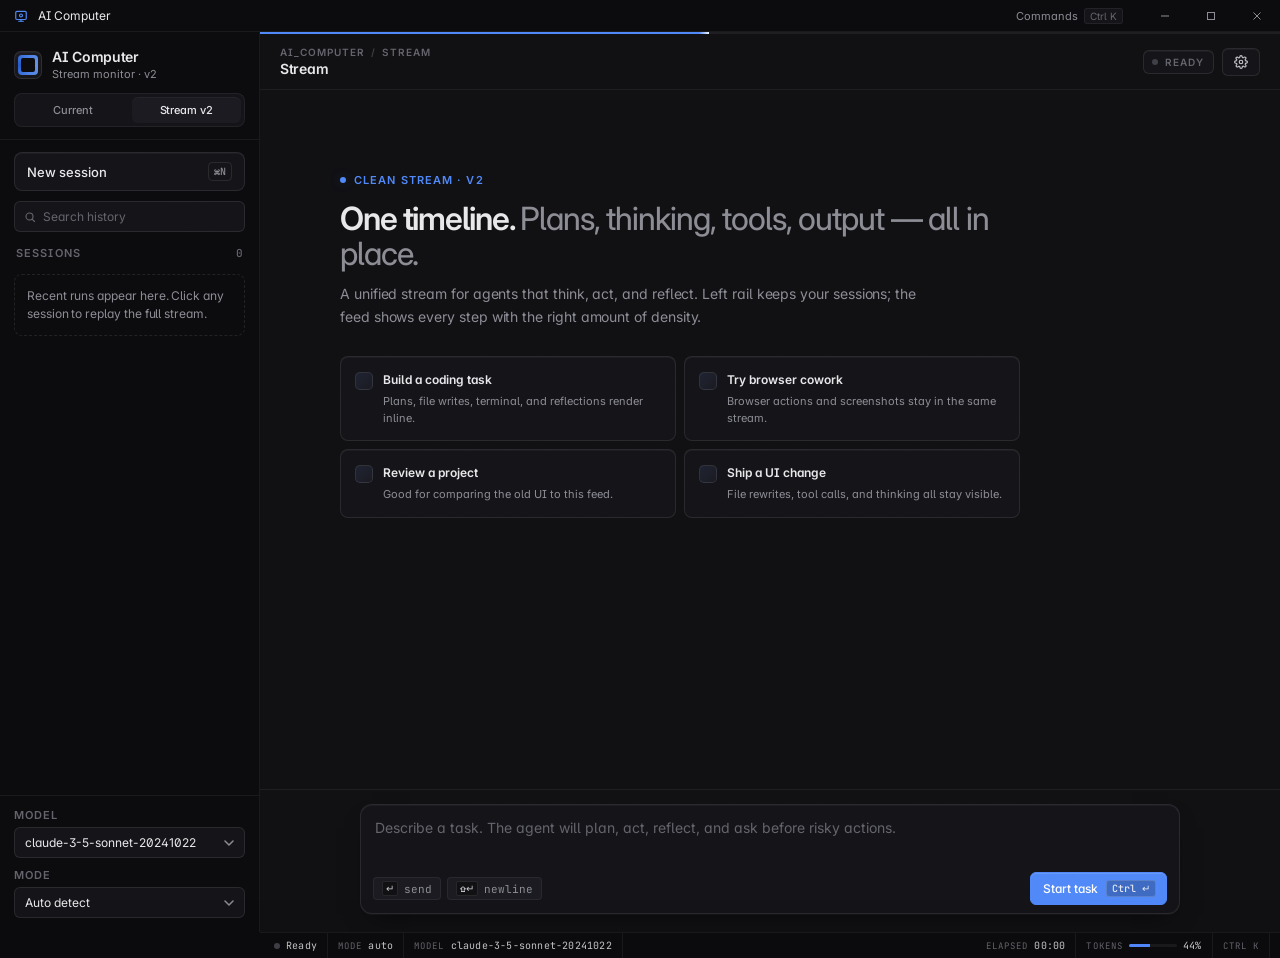
==== commit 1828655e: "feat: integrate smooth Codex-style UI with safety hardware" ====
--- a/static/index_v2.html
+++ b/static/index_v2.html
@@ -1,330 +1,600 @@
 <!DOCTYPE html>
-<html lang="en">
+<html lang="en" data-theme="dark">
 <head>
 <meta charset="UTF-8">
 <meta name="viewport" content="width=device-width, initial-scale=1.0">
-<title>AI Computer / Clean Stream</title>
+<title>AI Computer · Stream</title>
 <link rel="preconnect" href="https://fonts.googleapis.com">
 <link rel="preconnect" href="https://fonts.gstatic.com" crossorigin>
-<link href="https://fonts.googleapis.com/css2?family=Inter:wght@400;500;600;700&family=Instrument+Serif:ital@0;1&family=JetBrains+Mono:wght@400;500;600&display=swap" rel="stylesheet">
+<link href="https://fonts.googleapis.com/css2?family=Inter:wght@400;450;500;600;700&family=JetBrains+Mono:wght@400;450;500;600&display=swap" rel="stylesheet">
 <style>
+  /* ================================================================
+     AI COMPUTER · CODEX-GRADE STREAM
+     Dark-first monitor. Premium hush. Physics-based interactions.
+     ================================================================ */
+
   :root {
-    --paper: #f6f3ec;
-    --panel: rgba(255, 255, 255, 0.72);
-    --panel-strong: rgba(255, 255, 255, 0.9);
-    --ink: #1c1a17;
-    --muted: #70695f;
-    --muted-soft: #958d82;
-    --line: rgba(44, 36, 26, 0.12);
-    --line-strong: rgba(44, 36, 26, 0.2);
-    --accent: #2e63d3;
-    --accent-soft: rgba(46, 99, 211, 0.12);
-    --ok: #1d8f5a;
-    --ok-soft: rgba(29, 143, 90, 0.12);
-    --warn: #b56a11;
-    --warn-soft: rgba(181, 106, 17, 0.13);
-    --err: #bb3f38;
-    --err-soft: rgba(187, 63, 56, 0.12);
-    --shadow: 0 18px 40px rgba(20, 17, 12, 0.08);
-    --shadow-soft: 0 10px 24px rgba(20, 17, 12, 0.05);
-    --radius-lg: 24px;
-    --radius: 18px;
-    --radius-sm: 12px;
-  }
-
-  * { box-sizing: border-box; }
+    /* accent driver — overridable by tweaks */
+    --accent-h: 220;
+    --accent-s: 92%;
+    --accent-l: 64%;
+
+    /* density driver */
+    --density: 1;
+
+    /* glow intensity driver (0..1.6) */
+    --glow: 1;
+
+    /* radii — tight. Codex isn't bubbly. */
+    --r-xs: 4px;
+    --r-sm: 6px;
+    --r: 8px;
+    --r-lg: 12px;
+
+    /* motion */
+    --ease-spring: cubic-bezier(0.32, 0.72, 0, 1);
+    --ease-out: cubic-bezier(0.16, 1, 0.3, 1);
+    --dur: 0.3s;
+    --dur-fast: 0.18s;
+
+    /* typography scale */
+    --fs-micro: 10px;
+    --fs-label: 11px;
+    --fs-sm: 12px;
+    --fs-body: 13px;
+    --fs-md: 14px;
+    --fs-lg: 16px;
+    --track-cap: 0.1em;
+
+    --font-ui: 'Inter', ui-sans-serif, system-ui, -apple-system, sans-serif;
+    --font-mono: 'JetBrains Mono', ui-monospace, SFMono-Regular, Menlo, monospace;
+  }
+
+  /* ---------------- DARK THEME (default, "premium" register) ---------------- */
+  [data-theme='dark'] {
+    --bg-0: #0b0b0d;                 /* behind everything */
+    --bg-1: #101013;                 /* paper */
+    --bg-2: #141418;                 /* raised */
+    --bg-3: #1a1a20;                 /* sunken/nested */
+    --bg-inset: #0d0d10;
+
+    --ink: #e8e8ea;
+    --ink-2: #c3c3c8;
+    --muted: #8a8a93;
+    --muted-2: #62626b;
+    --muted-3: #3e3e46;
+
+    --line: rgba(255,255,255,0.06);
+    --line-2: rgba(255,255,255,0.09);
+    --line-3: rgba(255,255,255,0.14);
+
+    --accent: hsl(var(--accent-h) var(--accent-s) var(--accent-l));
+    --accent-soft: hsl(var(--accent-h) var(--accent-s) var(--accent-l) / 0.14);
+    --accent-glow-1: hsl(var(--accent-h) var(--accent-s) var(--accent-l) / 0.22);
+    --accent-glow-2: hsl(var(--accent-h) var(--accent-s) var(--accent-l) / 0.08);
+    --accent-on: #fff;
+
+    --ok: hsl(150 62% 58%);
+    --ok-soft: hsl(150 62% 58% / 0.12);
+    --warn: hsl(35 92% 62%);
+    --warn-soft: hsl(35 92% 62% / 0.12);
+    --err: hsl(358 78% 64%);
+    --err-soft: hsl(358 78% 64% / 0.12);
+
+    --grain-opacity: 0.045;
+    --grain-color: rgba(255,255,255,1);
+
+    --shadow-inset: inset 0 1px 0 rgba(255,255,255,0.04);
+    --shadow-card: 0 1px 0 rgba(255,255,255,0.03), 0 12px 24px -12px rgba(0,0,0,0.6);
+    --shadow-pop: 0 20px 48px -16px rgba(0,0,0,0.7), 0 2px 6px -2px rgba(0,0,0,0.5);
+
+    color-scheme: dark;
+  }
+
+  /* ---------------- LIGHT THEME ---------------- */
+  [data-theme='light'] {
+    --bg-0: #f3f1ec;
+    --bg-1: #fafaf8;
+    --bg-2: #ffffff;
+    --bg-3: #f5f4f0;
+    --bg-inset: #f0eee8;
+
+    --ink: #17171a;
+    --ink-2: #2e2e33;
+    --muted: #6b6b73;
+    --muted-2: #8e8e95;
+    --muted-3: #c2c2c8;
+
+    --line: rgba(15,15,20,0.07);
+    --line-2: rgba(15,15,20,0.1);
+    --line-3: rgba(15,15,20,0.16);
+
+    --accent: hsl(var(--accent-h) calc(var(--accent-s) - 18%) calc(var(--accent-l) - 14%));
+    --accent-soft: hsl(var(--accent-h) var(--accent-s) calc(var(--accent-l) - 8%) / 0.12);
+    --accent-glow-1: hsl(var(--accent-h) var(--accent-s) calc(var(--accent-l) - 8%) / 0.18);
+    --accent-glow-2: hsl(var(--accent-h) var(--accent-s) calc(var(--accent-l) - 8%) / 0.06);
+    --accent-on: #fff;
+
+    --ok: hsl(150 58% 36%);
+    --ok-soft: hsl(150 58% 36% / 0.1);
+    --warn: hsl(32 92% 42%);
+    --warn-soft: hsl(32 92% 42% / 0.1);
+    --err: hsl(358 72% 48%);
+    --err-soft: hsl(358 72% 48% / 0.1);
+
+    --grain-opacity: 0.04;
+    --grain-color: rgba(40,30,20,1);
+
+    --shadow-inset: inset 0 1px 0 rgba(255,255,255,0.7);
+    --shadow-card: 0 1px 0 rgba(15,15,20,0.02), 0 10px 24px -14px rgba(20,17,12,0.18);
+    --shadow-pop: 0 20px 48px -16px rgba(20,17,12,0.22), 0 2px 6px -2px rgba(20,17,12,0.12);
+
+    color-scheme: light;
+  }
+
+  /* ---------------- reset / base ---------------- */
+
+  *, *::before, *::after { box-sizing: border-box; }
   html, body { height: 100%; }
   body {
     margin: 0;
-    font-family: 'Inter', system-ui, sans-serif;
+    font-family: var(--font-ui);
+    font-feature-settings: 'ss01','ss02','cv11';
+    font-size: var(--fs-body);
     color: var(--ink);
-    background:
-      radial-gradient(circle at top left, rgba(255,255,255,0.7), transparent 30%),
-      linear-gradient(180deg, #faf8f2 0%, var(--paper) 100%);
+    background: var(--bg-0);
     overflow: hidden;
     -webkit-font-smoothing: antialiased;
-  }
-
+    -moz-osx-font-smoothing: grayscale;
+    letter-spacing: -0.005em;
+  }
+
+  /* desktop-style scrollbars everywhere */
+  ::-webkit-scrollbar { width: 10px; height: 10px; }
+  ::-webkit-scrollbar-thumb { background: var(--line-3); border-radius: 999px; border: 2px solid transparent; background-clip: padding-box; }
+  ::-webkit-scrollbar-thumb:hover { background: var(--muted-3); background-clip: padding-box; border: 2px solid transparent; }
+  ::-webkit-scrollbar-track { background: transparent; }
+  * { scrollbar-width: thin; scrollbar-color: var(--line-3) transparent; }
+
+  /* subtle 1% grain overlay — fixed, non-interactive */
   body::before {
     content: '';
     position: fixed;
     inset: 0;
     pointer-events: none;
-    opacity: 0.35;
-    background-image: radial-gradient(rgba(38, 30, 18, 0.06) 0.65px, transparent 0.65px);
-    background-size: 10px 10px;
-  }
-
-  button, textarea, select, input {
-    font: inherit;
-  }
-
-  button {
+    z-index: 100;
+    opacity: var(--grain-opacity);
+    mix-blend-mode: overlay;
+    background-image: url("data:image/svg+xml;utf8,<svg xmlns='http://www.w3.org/2000/svg' width='200' height='200'><filter id='n'><feTurbulence type='fractalNoise' baseFrequency='0.9' numOctaves='2' stitchTiles='stitch'/><feColorMatrix values='0 0 0 0 1  0 0 0 0 1  0 0 0 0 1  0 0 0 1 0'/></filter><rect width='100%25' height='100%25' filter='url(%23n)'/></svg>");
+    background-size: 220px 220px;
+  }
+  [data-grain='off']::before { display: none; }
+
+  /* faint atmospheric gradient */
+  body::after {
+    content: '';
+    position: fixed;
+    inset: -10%;
+    pointer-events: none;
+    z-index: 0;
+    background:
+      radial-gradient(1200px 600px at 20% -10%, var(--accent-glow-2), transparent 60%),
+      radial-gradient(900px 500px at 100% 110%, var(--accent-glow-2), transparent 60%);
+    opacity: 0.6;
+  }
+
+  button, textarea, select, input { font: inherit; color: inherit; }
+  button { cursor: pointer; border: 0; background: none; padding: 0; }
+  a { color: inherit; text-decoration: none; }
+
+  /* ---------------- layout shell ---------------- */
+
+  /* ---------------- desktop window chrome (Windows 11) ---------------- */
+  .titlebar {
+    -webkit-app-region: drag;
+    app-region: drag;
+    grid-row: 1 / 2;
+    grid-column: 1 / -1;
+    height: 32px;
+    display: flex;
+    align-items: center;
+    justify-content: space-between;
+    padding: 0 0 0 12px;
+    background: var(--bg-0);
+    border-bottom: 1px solid var(--line);
+    position: relative;
+    z-index: 3;
+    user-select: none;
+  }
+  .titlebar .tb-left {
+    display: inline-flex; align-items: center; gap: 8px;
+    -webkit-app-region: drag; app-region: drag;
+  }
+  .titlebar .tb-appicon {
+    width: 18px; height: 18px;
+    display: grid; place-items: center;
+    color: var(--accent);
+    border-radius: 3px;
+  }
+  .titlebar .tb-title {
+    font-size: 12px;
+    color: var(--ink);
+    font-weight: 400;
+    letter-spacing: 0;
+    text-transform: none;
+    display: inline-flex; align-items: center;
+    font-family: var(--font-ui);
+  }
+  .titlebar .tb-right {
+    display: inline-flex; align-items: stretch; gap: 0;
+    -webkit-app-region: no-drag; app-region: no-drag;
+    height: 100%;
+  }
+  .titlebar .tb-btn {
+    padding: 3px 10px;
+    border-radius: 4px;
+    font-family: var(--font-ui);
+    font-size: 11px;
+    color: var(--muted);
+    background: transparent;
+    border: 1px solid transparent;
     cursor: pointer;
-    border: 0;
-    background: none;
-  }
-
-  a {
-    color: inherit;
-    text-decoration: none;
-  }
+    transition: all var(--dur-fast) var(--ease-out);
+    display: inline-flex; align-items: center; gap: 6px;
+    margin: 4px 8px 4px 0;
+    align-self: center;
+  }
+  .titlebar .tb-btn kbd {
+    font-family: var(--font-ui);
+    color: var(--muted-2);
+    font-size: 10px;
+    background: var(--bg-2);
+    padding: 1px 5px;
+    border-radius: 3px;
+    border: 1px solid var(--line);
+  }
+  .titlebar .tb-btn:hover { color: var(--ink); background: var(--bg-2); border-color: var(--line-2); }
+
+  /* Window controls (min / max / close) */
+  .titlebar .tb-wincontrols {
+    display: inline-flex; align-items: stretch;
+    height: 100%;
+  }
+  .titlebar .tb-wc {
+    width: 46px;
+    height: 32px;
+    display: grid; place-items: center;
+    background: transparent;
+    border: none;
+    color: var(--muted);
+    cursor: pointer;
+    transition: background var(--dur-fast) var(--ease-out), color var(--dur-fast) var(--ease-out);
+    padding: 0;
+    border-radius: 0;
+  }
+  .titlebar .tb-wc:hover { background: var(--bg-2); color: var(--ink); }
+  .titlebar .tb-wc-close:hover { background: #e81123; color: #fff; }
+  [data-theme='light'] .titlebar .tb-wc-close:hover { background: #e81123; color: #fff; }
 
   .app-shell {
     position: relative;
     z-index: 1;
     display: grid;
-    grid-template-columns: 280px minmax(0, 1fr);
-    height: 100vh;
-  }
+    grid-template-columns: 260px minmax(0, 1fr);
+    grid-template-rows: 1fr auto;
+    height: calc(100vh - 32px);
+    background: var(--bg-0);
+  }
+  .app-shell.no-titlebar { height: 100vh; }
+  .sidebar { grid-row: 1 / span 2; }
+  .main    { grid-row: 1 / span 2; }
+
+  /* ---------------- sidebar ---------------- */
 
   .sidebar {
-    background: rgba(255, 255, 255, 0.58);
+    background: var(--bg-0);
     border-right: 1px solid var(--line);
-    backdrop-filter: blur(20px);
     display: flex;
     flex-direction: column;
     min-width: 0;
     height: 100vh;
     overflow: hidden;
+    position: relative;
   }
 
   .sidebar-top {
-    padding: 18px 18px 14px;
+    padding: 16px 14px 12px;
     border-bottom: 1px solid var(--line);
   }
 
   .brand-row {
     display: flex;
     align-items: center;
-    gap: 12px;
-    margin-bottom: 16px;
+    gap: 10px;
+    margin-bottom: 12px;
   }
 
   .nav-toggle {
     display: none;
-    width: 40px;
-    height: 40px;
-    border-radius: 999px;
+    width: 32px;
+    height: 32px;
+    border-radius: var(--r-sm);
     align-items: center;
     justify-content: center;
-    border: 1px solid var(--line);
-    background: var(--panel-strong);
-    box-shadow: var(--shadow-soft);
+    border: 1px solid var(--line-2);
+    background: var(--bg-2);
     color: var(--muted);
-    transition: all 0.2s ease;
-  }
-
-  .nav-toggle:hover {
-    color: var(--ink);
-    background: #fff;
-    box-shadow: var(--shadow);
-  }
+    transition: all var(--dur-fast) var(--ease-out);
+  }
+  .nav-toggle:hover { color: var(--ink); background: var(--bg-3); border-color: var(--line-3); }
 
   .brand-mark {
-    width: 38px;
-    height: 38px;
-    border-radius: 14px;
+    width: 28px;
+    height: 28px;
+    border-radius: 7px;
     display: grid;
     place-items: center;
-    background: linear-gradient(145deg, #111111, #3a342f);
-    color: #f8f3e8;
-    box-shadow: inset 0 1px 0 rgba(255,255,255,0.08), var(--shadow-soft);
-    font-family: 'Instrument Serif', serif;
-    font-size: 22px;
-  }
-
-  .brand-copy {
-    min-width: 0;
-  }
-
+    background: linear-gradient(145deg, var(--bg-3), var(--bg-2));
+    border: 1px solid var(--line-2);
+    box-shadow: var(--shadow-inset);
+    position: relative;
+    overflow: hidden;
+  }
+  .brand-mark::before {
+    content: '';
+    position: absolute;
+    inset: 3px;
+    border-radius: 4px;
+    background:
+      conic-gradient(from 180deg at 50% 50%,
+        var(--accent) 0deg,
+        hsl(var(--accent-h) 70% 50%) 90deg,
+        var(--accent) 180deg,
+        hsl(var(--accent-h) 92% 70%) 270deg,
+        var(--accent) 360deg);
+    filter: blur(0.3px);
+    opacity: 0.92;
+  }
+  .brand-mark::after {
+    content: '';
+    position: absolute;
+    inset: 6px;
+    border-radius: 2px;
+    background: var(--bg-0);
+  }
+
+  .brand-copy { min-width: 0; flex: 1; }
   .brand-copy h1 {
     margin: 0;
-    font-size: 18px;
+    font-size: var(--fs-md);
     font-weight: 600;
     letter-spacing: -0.02em;
   }
-
   .brand-copy p {
-    margin: 3px 0 0;
-    font-size: 12px;
+    margin: 2px 0 0;
+    font-size: var(--fs-label);
     color: var(--muted);
+    letter-spacing: 0;
   }
 
   .compare-row {
-    display: flex;
-    gap: 8px;
-  }
-
+    display: grid;
+    grid-template-columns: 1fr 1fr;
+    gap: 4px;
+    padding: 3px;
+    background: var(--bg-2);
+    border: 1px solid var(--line);
+    border-radius: var(--r);
+  }
   .compare-link {
     display: inline-flex;
     align-items: center;
-    gap: 6px;
-    padding: 8px 10px;
-    border-radius: 999px;
-    border: 1px solid var(--line);
-    background: rgba(255,255,255,0.65);
+    justify-content: center;
+    padding: 6px 8px;
+    border-radius: var(--r-sm);
     color: var(--muted);
-    font-size: 12px;
-    font-weight: 600;
-  }
-
+    font-size: var(--fs-label);
+    font-weight: 500;
+    transition: color var(--dur-fast) var(--ease-out), background var(--dur-fast) var(--ease-out);
+  }
+  .compare-link:hover { color: var(--ink-2); }
   .compare-link.active {
     color: var(--ink);
-    border-color: rgba(28, 26, 23, 0.18);
-    background: rgba(255,255,255,0.95);
-    box-shadow: inset 0 1px 0 rgba(255,255,255,0.9);
-  }
-
-  .sidebar-controls {
-    padding: 16px 18px 14px;
-  }
+    background: var(--bg-3);
+    box-shadow: var(--shadow-inset);
+  }
+
+  .sidebar-controls { padding: 12px 14px 10px; }
 
   .sidebar-button {
     width: 100%;
     display: inline-flex;
     align-items: center;
     justify-content: space-between;
-    padding: 12px 14px;
-    border-radius: 16px;
-    background: #111111;
-    color: #f8f4eb;
-    font-weight: 600;
-    box-shadow: var(--shadow-soft);
-  }
-
+    padding: 9px 12px;
+    border-radius: var(--r);
+    background: var(--bg-2);
+    border: 1px solid var(--line-2);
+    color: var(--ink);
+    font-weight: 500;
+    font-size: var(--fs-body);
+    transition: background var(--dur-fast) var(--ease-out), border-color var(--dur-fast) var(--ease-out);
+    box-shadow: var(--shadow-inset);
+  }
+  .sidebar-button:hover { background: var(--bg-3); border-color: var(--line-3); }
   .sidebar-button span:last-child {
-    font-family: 'JetBrains Mono', monospace;
-    font-size: 11px;
-    opacity: 0.7;
-  }
-
-  .history-search {
-    padding: 0 18px 12px;
-  }
-
+    font-family: var(--font-mono);
+    font-size: var(--fs-micro);
+    color: var(--muted);
+    padding: 2px 5px;
+    border: 1px solid var(--line-2);
+    border-radius: 4px;
+  }
+
+  .history-search { padding: 0 14px 10px; position: relative; }
+  .history-search::before {
+    content: '';
+    position: absolute;
+    left: 24px;
+    top: 50%;
+    transform: translateY(calc(-50% - 5px));
+    width: 12px; height: 12px;
+    background: currentColor;
+    color: var(--muted-2);
+    -webkit-mask: url("data:image/svg+xml;utf8,<svg xmlns='http://www.w3.org/2000/svg' viewBox='0 0 24 24' fill='none' stroke='currentColor' stroke-width='2.2' stroke-linecap='round' stroke-linejoin='round'><circle cx='11' cy='11' r='7'/><line x1='21' y1='21' x2='16.65' y2='16.65'/></svg>") center/contain no-repeat;
+            mask: url("data:image/svg+xml;utf8,<svg xmlns='http://www.w3.org/2000/svg' viewBox='0 0 24 24' fill='none' stroke='currentColor' stroke-width='2.2' stroke-linecap='round' stroke-linejoin='round'><circle cx='11' cy='11' r='7'/><line x1='21' y1='21' x2='16.65' y2='16.65'/></svg>") center/contain no-repeat;
+    pointer-events: none;
+  }
   .history-search input {
     width: 100%;
-    border-radius: 14px;
-    border: 1px solid var(--line);
-    background: rgba(255,255,255,0.74);
-    padding: 11px 13px;
+    border-radius: var(--r-sm);
+    border: 1px solid var(--line-2);
+    background: var(--bg-2);
+    padding: 7px 10px 7px 28px;
     color: var(--ink);
     outline: none;
-  }
-
+    font-size: var(--fs-sm);
+    transition: border-color var(--dur-fast) var(--ease-out), box-shadow var(--dur-fast) var(--ease-out);
+  }
+  .history-search input::placeholder { color: var(--muted-2); }
   .history-search input:focus {
-    border-color: rgba(46, 99, 211, 0.28);
-    box-shadow: 0 0 0 4px var(--accent-soft);
+    border-color: var(--accent);
+    box-shadow: 0 0 0 3px var(--accent-soft);
   }
 
   .history-header {
     display: flex;
     align-items: center;
     justify-content: space-between;
-    padding: 0 18px 10px;
-    color: var(--muted-soft);
-    font-size: 11px;
-    font-weight: 700;
+    padding: 4px 16px 8px;
+    color: var(--muted-2);
+    font-size: var(--fs-label);
+    font-weight: 600;
     text-transform: uppercase;
-    letter-spacing: 0.08em;
-  }
-
-  .history-list {
-    flex: 1;
-    overflow: auto;
-    padding: 0 10px 18px;
-  }
+    letter-spacing: var(--track-cap);
+  }
+  .history-header span:last-child {
+    font-family: var(--font-mono);
+    font-weight: 500;
+    color: var(--muted-2);
+    letter-spacing: 0;
+  }
+
+  .history-list { flex: 1; overflow: auto; padding: 0 8px 16px; scrollbar-width: thin; }
+  .history-list::-webkit-scrollbar { width: 6px; }
+  .history-list::-webkit-scrollbar-thumb { background: var(--line-3); border-radius: 999px; }
+  .history-list::-webkit-scrollbar-track { background: transparent; }
 
   .history-item {
     display: flex;
-    gap: 12px;
+    gap: 10px;
     align-items: flex-start;
-    padding: 11px 12px;
-    border-radius: 16px;
-    margin-bottom: 4px;
+    padding: 9px 10px;
+    border-radius: var(--r-sm);
+    margin-bottom: 2px;
     border: 1px solid transparent;
-    transition: background 120ms ease, border-color 120ms ease;
-  }
-
-  .history-item:hover {
-    background: rgba(255,255,255,0.5);
-    border-color: rgba(44, 36, 26, 0.08);
-  }
-
+    transition: background var(--dur-fast) var(--ease-out), border-color var(--dur-fast) var(--ease-out);
+    width: 100%;
+    text-align: left;
+    color: var(--ink-2);
+  }
+  .history-item:hover { background: var(--bg-2); border-color: var(--line); }
   .history-item.active {
-    background: rgba(255,255,255,0.86);
-    border-color: rgba(44, 36, 26, 0.12);
-    box-shadow: var(--shadow-soft);
+    background: var(--bg-2);
+    border-color: var(--line-2);
+    color: var(--ink);
+    box-shadow: var(--shadow-inset);
   }
 
   .history-dot {
-    display: none;
-  }
-  .history-dot.running,
-  .history-dot.done,
-  .history-dot.failed,
-  .history-dot.cancelled {
-    display: none;
-  }
-
-  .history-copy {
-    min-width: 0;
-  }
-
+    width: 6px;
+    height: 6px;
+    border-radius: 999px;
+    margin-top: 6px;
+    flex-shrink: 0;
+    background: var(--muted-3);
+  }
+  .history-dot.running { background: var(--accent); box-shadow: 0 0 0 3px var(--accent-soft); animation: dot-pulse 1.6s ease-in-out infinite; }
+  .history-dot.done    { background: var(--ok); }
+  .history-dot.failed  { background: var(--err); }
+  .history-dot.cancelled { background: var(--warn); }
+
+  @keyframes dot-pulse {
+    0%,100% { box-shadow: 0 0 0 2px var(--accent-soft); }
+    50%     { box-shadow: 0 0 0 5px var(--accent-soft); }
+  }
+
+  .history-copy { min-width: 0; flex: 1; }
   .history-goal {
-    font-size: 13px;
-    font-weight: 600;
-    line-height: 1.35;
+    font-size: var(--fs-sm);
+    font-weight: 500;
+    line-height: 1.4;
     color: var(--ink);
     display: -webkit-box;
     -webkit-line-clamp: 2;
     -webkit-box-orient: vertical;
     overflow: hidden;
   }
-
   .history-meta {
-    margin-top: 4px;
+    margin-top: 3px;
+    color: var(--muted-2);
+    font-size: var(--fs-micro);
+    font-family: var(--font-mono);
+    letter-spacing: 0;
+  }
+
+  .history-empty {
+    margin: 6px 6px 0;
+    padding: 12px;
     color: var(--muted);
-    font-size: 11px;
-  }
-
-  .history-empty {
-    margin: 10px 8px 0;
-    padding: 16px;
-    color: var(--muted);
-    border: 1px dashed var(--line-strong);
-    border-radius: 18px;
-    background: rgba(255,255,255,0.45);
-    font-size: 13px;
+    border: 1px dashed var(--line-2);
+    border-radius: var(--r);
+    font-size: var(--fs-sm);
     line-height: 1.5;
   }
 
   .sidebar-footer {
     border-top: 1px solid var(--line);
-    padding: 16px 18px 18px;
+    padding: 12px 14px 14px;
     display: grid;
-    gap: 12px;
+    gap: 10px;
   }
 
   .selector-label {
-    font-size: 11px;
-    font-weight: 700;
-    letter-spacing: 0.08em;
+    font-size: var(--fs-label);
+    font-weight: 600;
+    letter-spacing: var(--track-cap);
     text-transform: uppercase;
-    color: var(--muted-soft);
-    margin-bottom: 6px;
-  }
-
-  .selector-wrap select {
+    color: var(--muted-2);
+    margin-bottom: 5px;
+  }
+
+  .selector-wrap select,
+  .selector-wrap input[type='text'] {
     width: 100%;
-    border-radius: 14px;
-    border: 1px solid var(--line);
-    background: rgba(255,255,255,0.82);
-    padding: 11px 13px;
+    border-radius: var(--r-sm);
+    border: 1px solid var(--line-2);
+    background: var(--bg-2);
+    padding: 7px 10px;
     color: var(--ink);
     outline: none;
-  }
+    font-size: var(--fs-sm);
+    appearance: none;
+    -webkit-appearance: none;
+    background-image: url("data:image/svg+xml;utf8,<svg xmlns='http://www.w3.org/2000/svg' width='10' height='6' viewBox='0 0 10 6'><path d='M1 1l4 4 4-4' stroke='%238a8a93' stroke-width='1.5' fill='none' stroke-linecap='round' stroke-linejoin='round'/></svg>");
+    background-repeat: no-repeat;
+    background-position: right 10px center;
+    padding-right: 26px;
+    transition: border-color var(--dur-fast) var(--ease-out), box-shadow var(--dur-fast) var(--ease-out);
+  }
+  .selector-wrap input[type='text'] { background-image: none; padding-right: 10px; }
+  .selector-wrap select:focus,
+  .selector-wrap input[type='text']:focus {
+    border-color: var(--accent);
+    box-shadow: 0 0 0 3px var(--accent-soft);
+  }
+
+  /* ---------------- main column ---------------- */
 
   .main {
     min-width: 0;
@@ -332,789 +602,1193 @@
     flex-direction: column;
     height: 100vh;
     overflow: hidden;
+    background: var(--bg-1);
+    position: relative;
+  }
+
+  /* 2px Token Budget bar — top edge of main */
+  .budget-bar {
+    position: relative;
+    height: 2px;
+    background: var(--line);
+    z-index: 2;
+    overflow: hidden;
+  }
+  .budget-bar::before {
+    content: '';
+    position: absolute;
+    inset: 0 auto 0 0;
+    width: calc(var(--budget-used, 0%));
+    background: var(--accent);
+    box-shadow: 0 0 10px var(--accent-glow-1);
+    transition: width 0.8s var(--ease-spring), background 0.3s var(--ease-out);
+  }
+  .budget-bar[data-level='warn']::before {
+    background: linear-gradient(90deg, var(--accent) 0%, var(--warn) 100%);
+  }
+  .budget-bar[data-level='crit']::before {
+    background: linear-gradient(90deg, var(--accent) 0%, var(--warn) 55%, var(--err) 100%);
+  }
+  .budget-bar::after {
+    content: '';
+    position: absolute;
+    top: 0;
+    left: calc(var(--budget-used, 0%) - 10px);
+    width: 10px;
+    height: 2px;
+    background: linear-gradient(90deg, transparent, rgba(255,255,255,0.9));
+    transition: left 0.8s var(--ease-spring);
+  }
+  [data-theme='light'] .budget-bar::after {
+    background: linear-gradient(90deg, transparent, rgba(255,255,255,0.9));
   }
 
   .topbar {
+    display: grid;
+    grid-template-columns: 1fr auto;
+    align-items: center;
+    gap: 14px;
+    padding: calc(12px * var(--density)) 20px;
+    border-bottom: 1px solid var(--line);
+    background: var(--bg-1);
+    position: relative;
+  }
+
+  .topbar-main { min-width: 0; display: flex; align-items: center; gap: 12px; }
+
+  .topbar-title {
+    min-width: 0;
+  }
+  .topbar-title .crumbs {
+    margin: 0 0 2px;
+    color: var(--muted-2);
+    font-size: var(--fs-micro);
+    font-weight: 600;
+    letter-spacing: var(--track-cap);
+    text-transform: uppercase;
     display: flex;
     align-items: center;
-    justify-content: space-between;
-    gap: 18px;
-    padding: 14px 24px;
-    border-bottom: 1px solid var(--line);
-    backdrop-filter: blur(18px);
-    background: rgba(246, 243, 236, 0.64);
-  }
-
-  .topbar-main {
-    min-width: 0;
-  }
-
-  .topbar-main p {
-    margin: 0 0 4px;
-    color: var(--muted);
-    font-size: 11px;
-  }
-
-  .topbar-main h2 {
+    gap: 6px;
+  }
+  .topbar-title .crumbs .sep { color: var(--muted-3); }
+  .topbar-title h2 {
     margin: 0;
-    font-size: 18px;
+    font-size: var(--fs-md);
     font-weight: 600;
-    letter-spacing: -0.03em;
+    letter-spacing: -0.02em;
     white-space: nowrap;
     overflow: hidden;
     text-overflow: ellipsis;
-  }
-
-  .topbar-pills {
+    max-width: 560px;
+  }
+
+  .safety-strip {
     display: flex;
     align-items: center;
-    gap: 10px;
+    gap: 8px;
     flex-wrap: wrap;
     justify-content: flex-end;
   }
 
+  /* premium pill — 1px border, subtle inset, mono data */
   .pill {
     display: inline-flex;
     align-items: center;
-    gap: 6px;
-    padding: 5px 10px;
-    border-radius: 8px;
-    border: 1px solid var(--line);
-    background: rgba(255,255,255,0.55);
-    font-size: 11px;
+    gap: 7px;
+    padding: 4px 9px 4px 8px;
+    border-radius: var(--r-sm);
+    border: 1px solid var(--line-2);
+    background: var(--bg-2);
+    font-size: var(--fs-label);
     color: var(--muted);
-    font-family: 'JetBrains Mono', monospace;
-    letter-spacing: 0.01em;
-  }
-
-  .thinking-dot {
+    box-shadow: var(--shadow-inset);
+    line-height: 1.4;
+    transition: border-color var(--dur-fast) var(--ease-out), color var(--dur-fast) var(--ease-out);
+  }
+  .pill .pill-label {
+    font-size: var(--fs-micro);
+    font-weight: 600;
+    letter-spacing: var(--track-cap);
+    text-transform: uppercase;
+    color: var(--muted-2);
+  }
+  .pill .pill-val {
+    font-family: var(--font-mono);
+    font-weight: 500;
+    color: var(--ink-2);
+    letter-spacing: 0;
+  }
+  .pill .pill-dot {
     width: 6px;
     height: 6px;
+    border-radius: 999px;
+    background: var(--muted-3);
+    flex-shrink: 0;
+  }
+
+  .pill.status-running { border-color: color-mix(in oklab, var(--accent) 45%, var(--line-2)); }
+  .pill.status-running .pill-dot { background: var(--accent); box-shadow: 0 0 0 3px var(--accent-soft); animation: dot-pulse 1.6s ease-in-out infinite; }
+  .pill.status-running .pill-label { color: var(--accent); }
+  .pill.status-paused, .pill.status-cancelled { border-color: color-mix(in oklab, var(--warn) 45%, var(--line-2)); }
+  .pill.status-paused .pill-dot, .pill.status-cancelled .pill-dot { background: var(--warn); }
+  .pill.status-paused .pill-label, .pill.status-cancelled .pill-label { color: var(--warn); }
+  .pill.status-complete .pill-dot { background: var(--ok); }
+  .pill.status-error, .pill.status-failed { border-color: color-mix(in oklab, var(--err) 45%, var(--line-2)); }
+  .pill.status-error .pill-dot, .pill.status-failed .pill-dot { background: var(--err); }
+  .pill.status-error .pill-label, .pill.status-failed .pill-label { color: var(--err); }
+
+  /* budget pill — shows the percentage as a mini bar inside */
+  .pill.budget-pill {
+    gap: 8px;
+  }
+  .pill.budget-pill .minibar {
+    width: 36px;
+    height: 4px;
+    border-radius: 999px;
+    background: var(--line);
+    overflow: hidden;
+    position: relative;
+  }
+  .pill.budget-pill .minibar::before {
+    content: '';
+    position: absolute;
+    inset: 0 auto 0 0;
+    width: var(--budget-used, 0%);
+    background: linear-gradient(90deg,
+      hsl(150 62% 52%),
+      hsl(var(--accent-h) var(--accent-s) var(--accent-l)),
+      hsl(35 92% 62%),
+      hsl(358 78% 62%));
+    transition: width 0.8s var(--ease-spring);
+  }
+  .pill.budget-pill.warn { border-color: color-mix(in oklab, var(--warn) 50%, var(--line-2)); }
+  .pill.budget-pill.warn .pill-val { color: var(--warn); }
+  .pill.budget-pill.crit { border-color: color-mix(in oklab, var(--err) 55%, var(--line-2)); }
+  .pill.budget-pill.crit .pill-val { color: var(--err); }
+
+  .controls { display: flex; gap: 6px; flex-wrap: wrap; }
+
+  .control-btn {
+    padding: 6px 11px;
+    border-radius: var(--r-sm);
+    border: 1px solid var(--line-2);
+    background: var(--bg-2);
+    color: var(--ink-2);
+    font-size: var(--fs-sm);
+    font-weight: 500;
+    transition: background var(--dur-fast) var(--ease-out), border-color var(--dur-fast) var(--ease-out), color var(--dur-fast) var(--ease-out);
+    box-shadow: var(--shadow-inset);
+    display: inline-flex;
+    align-items: center;
+    gap: 6px;
+  }
+  .control-btn:hover { background: var(--bg-3); border-color: var(--line-3); color: var(--ink); }
+  .control-btn.primary {
     background: var(--accent);
-    border-radius: 50%;
-    display: inline-block;
-    margin-right: 8px;
-    animation: pulse-ring 1.8s infinite;
-  }
-
-  @keyframes pulse-ring {
-    0% { transform: scale(0.85); box-shadow: 0 0 0 0 rgba(46, 99, 211, 0.7); }
-    70% { transform: scale(1); box-shadow: 0 0 0 10px rgba(46, 99, 211, 0); }
-    100% { transform: scale(0.85); box-shadow: 0 0 0 0 rgba(46, 99, 211, 0); }
-  }
-
-  .live-status-card .card-subtitle {
-    display: flex;
-    align-items: center;
-    color: var(--accent);
-    font-weight: 500;
-  }
-
-  .pill.status-running {
-    border-color: rgba(46, 99, 211, 0.18);
-    color: var(--accent);
-  }
-
-  .pill.status-running strong {
-    color: var(--accent);
-  }
-
-  .pill.status-complete {
-    color: var(--muted);
-    border-color: var(--line);
-  }
-
-  .pill.status-complete strong {
-    color: var(--ink);
-  }
-
-  .pill.status-paused,
-  .pill.status-cancelled {
-    color: var(--warn);
-    border-color: rgba(181, 106, 17, 0.18);
-  }
-
-  .pill.status-error,
-  .pill.status-failed {
-    color: var(--err);
-    border-color: rgba(187, 63, 56, 0.18);
-  }
-
-  .controls {
-    display: flex;
-    gap: 8px;
-    flex-wrap: wrap;
-  }
-
-  .control-btn {
-    padding: 10px 12px;
-    border-radius: 14px;
-    border: 1px solid var(--line);
-    background: rgba(255,255,255,0.72);
-    color: var(--ink);
-    font-size: 12px;
-    font-weight: 600;
-  }
-
-  .control-btn.primary {
-    background: #111111;
-    border-color: #111111;
-    color: #f8f3ea;
-  }
-
-  .control-btn.hidden {
-    display: none !important;
-  }
+    border-color: var(--accent);
+    color: var(--accent-on);
+  }
+  .control-btn.primary:hover { filter: brightness(1.08); }
+  .control-btn.hidden { display: none !important; }
+
+  /* ---------------- feed ---------------- */
 
   .feed-scroll {
     flex: 1;
     overflow: auto;
-    padding: 0 24px;
+    padding: 0 20px;
     scroll-behavior: smooth;
-  }
-
-  .feed-scroll::-webkit-scrollbar {
-    width: 6px;
-  }
-  .feed-scroll::-webkit-scrollbar-thumb {
-    background: var(--line-strong);
-    border-radius: 999px;
-  }
-  .feed-scroll::-webkit-scrollbar-track {
-    background: transparent;
-  }
+    scrollbar-width: thin;
+  }
+  .feed-scroll::-webkit-scrollbar { width: 8px; }
+  .feed-scroll::-webkit-scrollbar-thumb { background: var(--line-3); border-radius: 999px; }
+  .feed-scroll::-webkit-scrollbar-track { background: transparent; }
 
   .feed {
     width: min(860px, 100%);
     margin: 0 auto;
-    padding: 28px 0 32px;
+    padding: 32px 0 48px;
     display: flex;
     flex-direction: column;
-    gap: 10px;
-  }
+    gap: calc(6px * var(--density));
+    position: relative;
+  }
+  .feed-scroll { padding: 0 40px; }
+  @media (max-width: 960px) { .feed-scroll { padding: 0 20px; } }
+  /* spine — faint vertical rail behind eyebrows, Codex-style timeline.
+     Hidden when the welcome screen is showing (no timeline events yet). */
+  .feed::before {
+    content: '';
+    position: absolute;
+    top: 32px;
+    bottom: 40px;
+    left: 7px;
+    width: 1px;
+    background: linear-gradient(180deg, transparent, var(--line-2) 8%, var(--line-2) 92%, transparent);
+    pointer-events: none;
+    opacity: 0;
+    transition: opacity 0.3s var(--ease-out);
+  }
+  .feed.has-events::before { opacity: 1; }
+
+  /* ---------------- welcome ---------------- */
 
   .welcome {
-    padding: 60px 0 20px;
-    text-align: center;
+    padding: 48px 0 20px;
+    text-align: left;
     max-width: 680px;
-    margin: 0 auto;
-  }
-
+  }
+  .welcome .hello-eye {
+    display: inline-flex; align-items: center; gap: 8px;
+    font-size: var(--fs-label);
+    font-weight: 600;
+    letter-spacing: var(--track-cap);
+    text-transform: uppercase;
+    color: var(--accent);
+    margin-bottom: 14px;
+  }
+  .welcome .hello-eye::before {
+    content: '';
+    width: 6px; height: 6px; border-radius: 999px;
+    background: var(--accent);
+    box-shadow: 0 0 12px var(--accent-glow-1);
+  }
   .welcome h3 {
-    margin: 0 0 14px;
-    font-size: 52px;
-    font-family: 'Instrument Serif', serif;
-    font-weight: 400;
-    letter-spacing: -0.05em;
+    margin: 0 0 12px;
+    font-size: 32px;
+    font-weight: 600;
+    letter-spacing: -0.035em;
     line-height: 1.1;
-  }
-
+    color: var(--ink);
+  }
+  .welcome h3 em {
+    font-style: normal;
+    color: var(--muted);
+    font-weight: 450;
+  }
   .welcome p {
-    margin: 0 auto 32px;
+    margin: 0 0 28px;
     color: var(--muted);
-    line-height: 1.7;
-    font-size: 17px;
+    line-height: 1.6;
+    font-size: var(--fs-md);
+    max-width: 580px;
   }
 
   .example-grid {
     display: grid;
     grid-template-columns: repeat(2, minmax(0, 1fr));
-    gap: 12px;
+    gap: 8px;
   }
 
   .example-btn {
     text-align: left;
-    padding: 20px;
-    border-radius: 24px;
-    border: 1px solid var(--line);
-    background: rgba(255,255,255,0.5);
-    backdrop-filter: blur(8px);
-    color: var(--ink);
+    padding: 14px 14px 14px 14px;
+    border-radius: var(--r);
+    border: 1px solid var(--line-2);
+    background: var(--bg-2);
+    color: var(--ink-2);
     line-height: 1.5;
-    transition: all 0.25s cubic-bezier(0.4, 0, 0.2, 1);
-    box-shadow: 0 4px 12px rgba(28, 26, 23, 0.03);
-    font-size: 14px;
+    transition: background var(--dur) var(--ease-spring), border-color var(--dur) var(--ease-spring), transform var(--dur) var(--ease-spring), box-shadow var(--dur) var(--ease-spring);
+    font-size: var(--fs-sm);
     font-weight: 500;
-  }
-
+    position: relative;
+    box-shadow: var(--shadow-inset);
+    display: flex;
+    gap: 10px;
+    align-items: flex-start;
+  }
+  .example-btn::before {
+    content: '';
+    width: 18px;
+    height: 18px;
+    border-radius: 5px;
+    background: var(--bg-3);
+    border: 1px solid var(--line-2);
+    flex-shrink: 0;
+    margin-top: 1px;
+    background-image: linear-gradient(135deg, var(--accent-glow-2), transparent);
+  }
   .example-btn:hover {
-    background: rgba(255,255,255,0.9);
-    border-color: var(--line-strong);
-    transform: translateY(-2px);
-    box-shadow: 0 12px 24px rgba(28, 26, 23, 0.08);
-  }
-
+    background: var(--bg-3);
+    border-color: var(--line-3);
+    transform: translateY(-1px);
+    box-shadow: var(--shadow-card);
+  }
   .example-btn span {
     display: block;
-    margin-top: 8px;
+    margin-top: 4px;
     color: var(--muted);
-    font-size: 12px;
+    font-size: var(--fs-label);
     font-weight: 400;
-  }
+    line-height: 1.5;
+    letter-spacing: 0;
+  }
+  .example-btn .ex-body { flex: 1; min-width: 0; }
+  .example-btn .ex-body strong { color: var(--ink); font-weight: 600; display:block; }
+
+  /* ---------------- messages ---------------- */
 
   .message {
     width: 100%;
-    padding: 12px 0;
+    padding: 10px 0;
     line-height: 1.65;
-    font-size: 14px;
+    font-size: var(--fs-md);
     white-space: pre-wrap;
+    animation: card-appear 0.3s var(--ease-spring) both;
+    position: relative;
+    padding-left: 24px;
+  }
+  .message::before {
+    content: '';
+    position: absolute;
+    left: 7px; top: 18px;
+    width: 1px; height: 1px;
   }
 
   .message.user {
-    align-self: flex-end;
-    width: min(720px, 100%);
-    padding: 14px 18px;
-    border-radius: 18px;
-    background: rgba(234, 230, 222, 0.7);
-    border: none;
+    padding: 8px 0 14px 24px;
+    border-bottom: 1px solid var(--line);
+    margin-bottom: 6px;
+    background: transparent;
+    color: var(--ink);
+    font-weight: 500;
+    font-size: var(--fs-lg);
+    letter-spacing: -0.015em;
+    line-height: 1.45;
+    position: relative;
+  }
+  .message.user::before {
+    content: 'You';
+    position: absolute;
+    left: 0; top: 10px;
+    font-family: var(--font-mono);
+    font-size: var(--fs-micro);
+    font-weight: 600;
+    color: var(--accent);
+    letter-spacing: var(--track-cap);
+    text-transform: uppercase;
+    background: none;
+    width: auto; height: auto;
     box-shadow: none;
-    font-weight: 500;
-  }
-
-  .message.system-success {
-    padding-left: 0;
-    border-left: none;
-    color: var(--muted);
-    background: transparent;
-    font-size: 13px;
-  }
-
-  .message.system-error {
-    padding-left: 0;
-    border-left: none;
-    color: #9b3a35;
-    background: transparent;
-    font-size: 13px;
-  }
-
-  .message.system-cancelled {
-    padding-left: 0;
-    border-left: none;
-    color: var(--muted);
-    background: transparent;
-    font-size: 13px;
-  }
-
+  }
+  .message.user::after {
+    content: '';
+    position: absolute;
+    left: -24px; top: 14px;
+    width: 3px; height: 16px;
+    border-radius: 2px;
+    background: var(--accent);
+    box-shadow: 0 0 10px var(--accent-glow-1);
+  }
+
+  .message.system-success,
+  .message.system-error,
+  .message.system-cancelled,
   .message.system-note {
-    padding-left: 0;
-    border-left: none;
-    color: var(--muted-soft);
-    background: transparent;
-    font-size: 13px;
-  }
+    padding-left: 24px;
+    font-size: var(--fs-sm);
+    display: flex;
+    align-items: center;
+    gap: 8px;
+  }
+  .message.system-success::before,
+  .message.system-error::before,
+  .message.system-cancelled::before,
+  .message.system-note::before {
+    content: '';
+    position: absolute;
+    left: 4px; top: 50%;
+    width: 7px; height: 7px;
+    margin-top: -3.5px;
+    border-radius: 999px;
+    background: var(--muted-3);
+  }
+  .message.system-success { color: var(--ok); }
+  .message.system-success::before { background: var(--ok); box-shadow: 0 0 0 3px var(--ok-soft); }
+  .message.system-error { color: var(--err); }
+  .message.system-error::before { background: var(--err); box-shadow: 0 0 0 3px var(--err-soft); }
+  .message.system-cancelled { color: var(--warn); }
+  .message.system-cancelled::before { background: var(--warn); box-shadow: 0 0 0 3px var(--warn-soft); }
+  .message.system-note { color: var(--muted); }
+
+  /* ---------------- feed cards (the heart of it) ---------------- */
 
   .feed-card {
     width: 100%;
-    padding: 12px 0;
+    padding: 0;
     border: 0;
     background: transparent;
     box-shadow: none;
-    animation: card-appear 0.45s cubic-bezier(0.16, 1, 0.3, 1) forwards;
+    animation: card-appear 0.32s var(--ease-spring) both;
+    position: relative;
+    padding-left: 24px;
   }
 
   @keyframes card-appear {
-    from { opacity: 0; transform: translateY(14px); }
-    to { opacity: 1; transform: translateY(0); }
+    0%   { opacity: 0; transform: translateY(8px); filter: blur(4px); }
+    60%  { filter: blur(0); }
+    100% { opacity: 1; transform: translateY(0); filter: blur(0); }
+  }
+
+  /* timeline node */
+  .feed-card::before {
+    content: '';
+    position: absolute;
+    left: 4px;
+    top: 14px;
+    width: 7px;
+    height: 7px;
+    border-radius: 999px;
+    background: var(--bg-1);
+    border: 1px solid var(--line-3);
+    z-index: 1;
+    transition: box-shadow var(--dur) var(--ease-spring), background var(--dur) var(--ease-spring), border-color var(--dur) var(--ease-spring);
+  }
+  .feed-card.is-active::before {
+    background: var(--accent);
+    border-color: var(--accent);
+    box-shadow:
+      0 0 0 3px var(--accent-soft),
+      0 0 calc(20px * var(--glow)) var(--accent-glow-1),
+      0 0 calc(40px * var(--glow)) var(--accent-glow-2);
   }
 
   .card-head {
     display: flex;
     align-items: flex-start;
     justify-content: space-between;
-    gap: 14px;
-    margin-bottom: 8px;
-  }
-
-  .card-meta {
-    min-width: 0;
-    flex: 1;
-  }
+    gap: 10px;
+    padding: 8px 0 6px;
+    cursor: default;
+  }
+
+  .tool-card .card-head,
+  .plan-card .card-head,
+  .reflection-card .card-head,
+  .screenshot-card .card-head {
+    cursor: pointer;
+    user-select: none;
+    border-radius: var(--r-sm);
+    padding: 8px 10px 8px 10px;
+    margin-left: -10px;
+    transition: background var(--dur-fast) var(--ease-out);
+  }
+  .tool-card .card-head:hover,
+  .plan-card .card-head:hover,
+  .screenshot-card .card-head:hover {
+    background: var(--bg-2);
+  }
+
+  .card-meta { min-width: 0; flex: 1; }
 
   .eyebrow {
     display: inline-flex;
     align-items: center;
     gap: 6px;
     color: var(--muted);
-    font-size: 11px;
-    font-weight: 700;
-    letter-spacing: 0.06em;
+    font-size: var(--fs-label);
+    font-weight: 600;
+    letter-spacing: var(--track-cap);
     text-transform: uppercase;
+    font-family: var(--font-ui);
   }
 
   .card-title {
-    margin: 4px 0 3px;
-    font-size: 15px;
+    margin: 3px 0 2px;
+    font-size: var(--fs-body);
     font-weight: 600;
-    letter-spacing: -0.02em;
+    letter-spacing: -0.01em;
+    color: var(--ink);
   }
 
   .card-subtitle {
     color: var(--muted);
-    font-size: 12px;
+    font-size: var(--fs-sm);
     line-height: 1.55;
     white-space: pre-wrap;
+    word-break: break-word;
   }
 
   .state-chip {
     flex-shrink: 0;
     padding: 2px 7px;
-    border-radius: 6px;
-    font-size: 10px;
+    border-radius: var(--r-xs);
+    font-size: var(--fs-micro);
     font-weight: 600;
-    letter-spacing: 0.04em;
+    letter-spacing: var(--track-cap);
     text-transform: uppercase;
-    font-family: 'JetBrains Mono', monospace;
-  }
-
-  .state-chip.running {
-    background: rgba(46, 99, 211, 0.08);
-    color: var(--accent);
-  }
-
-  .state-chip.ok {
-    background: rgba(28, 26, 23, 0.06);
+    font-family: var(--font-ui);
+    border: 1px solid var(--line-2);
+    background: var(--bg-2);
     color: var(--muted);
-  }
-
-  .state-chip.fail {
-    background: rgba(187, 63, 56, 0.08);
-    color: var(--err);
-  }
-
-  .state-chip.waiting {
-    background: rgba(181, 106, 17, 0.08);
-    color: var(--warn);
-  }
-
+    display: inline-flex;
+    align-items: center;
+    gap: 5px;
+    margin-top: 2px;
+  }
+  .state-chip::before {
+    content: '';
+    width: 5px;
+    height: 5px;
+    border-radius: 999px;
+    background: currentColor;
+    opacity: 0.8;
+  }
+  .state-chip.running { color: var(--accent); border-color: color-mix(in oklab, var(--accent) 40%, var(--line-2)); }
+  .state-chip.running::before { animation: dot-pulse 1.6s ease-in-out infinite; }
+  .state-chip.ok      { color: var(--ok); border-color: color-mix(in oklab, var(--ok) 40%, var(--line-2)); }
+  .state-chip.fail    { color: var(--err); border-color: color-mix(in oklab, var(--err) 40%, var(--line-2)); }
+  .state-chip.waiting { color: var(--warn); border-color: color-mix(in oklab, var(--warn) 40%, var(--line-2)); }
+
+  /* monospaced payloads */
   .tool-output,
   .artifact-preview,
   .detail-preview,
   .modal-code {
     margin: 0;
-    white-space: pre-wrap;
-    word-break: break-word;
-    font-family: 'JetBrains Mono', monospace;
-    font-size: 12px;
-    line-height: 1.6;
-    color: #302a24;
-    background: rgba(255,255,255,0.4);
-    border: none;
-    border-radius: 12px;
-    padding: 12px 14px;
+    white-space: pre;
     overflow: auto;
-    max-height: 240px;
-  }
+    word-break: normal;
+    font-family: var(--font-mono);
+    font-size: var(--fs-sm);
+    line-height: 1.65;
+    color: var(--ink-2);
+    background: var(--bg-inset);
+    border: 1px solid var(--line);
+    border-radius: var(--r-sm);
+    padding: 10px 12px;
+    max-height: 280px;
+    scrollbar-width: thin;
+    letter-spacing: 0;
+  }
+  .tool-output::-webkit-scrollbar,
+  .artifact-preview::-webkit-scrollbar,
+  .detail-preview::-webkit-scrollbar {
+    height: 8px; width: 8px;
+  }
+  .tool-output::-webkit-scrollbar-thumb,
+  .artifact-preview::-webkit-scrollbar-thumb,
+  .detail-preview::-webkit-scrollbar-thumb { background: var(--line-3); border-radius: 999px; }
 
   .detail-list {
     display: grid;
-    gap: 8px;
+    gap: 10px;
+    margin-top: 8px;
   }
 
   .detail-row {
-    border-left: none;
     background: transparent;
-    padding: 6px 0;
+    padding: 0;
   }
 
   .detail-row-head {
     display: flex;
     align-items: center;
     justify-content: space-between;
-    gap: 12px;
-    margin-bottom: 10px;
+    gap: 10px;
+    margin-bottom: 6px;
   }
 
   .detail-label {
-    font-size: 11px;
-    font-weight: 700;
+    font-size: var(--fs-micro);
+    font-weight: 600;
     text-transform: uppercase;
-    letter-spacing: 0.07em;
-    color: var(--muted-soft);
+    letter-spacing: var(--track-cap);
+    color: var(--muted-2);
   }
 
   .detail-title {
-    margin-top: 4px;
-    font-size: 13px;
-    font-weight: 600;
+    margin-top: 2px;
+    font-size: var(--fs-sm);
+    font-weight: 500;
+    color: var(--ink-2);
+    font-family: var(--font-mono);
+    word-break: break-all;
   }
 
   .detail-copy {
     color: var(--muted);
-    font-size: 12px;
-    line-height: 1.55;
-  }
-
-  .plan-card.superseded {
-    opacity: 0.7;
-  }
-
-  .plan-card,
-  .reflection-card,
-  .screenshot-card {
-    padding-left: 0;
-    border-left: none;
-  }
-
-  .tool-card {
-    padding-left: 0;
-    border-left: none;
-  }
-
-  .reasoning-note {
-    padding-left: 0;
-    border-left: none;
-    margin-bottom: -4px;
-  }
-
-  .reasoning-note .card-title {
-    font-size: 13px;
-    font-weight: 600;
-    display: flex;
-    align-items: baseline;
-    gap: 8px;
-  }
-
-  .reasoning-note .card-subtitle {
-    font-size: 12px;
-    margin-top: 2px;
-  }
-
-  .tool-card .card-head,
-  .plan-card .card-head,
-  .reflection-card .card-head,
-  .screenshot-card .card-head {
-    padding-right: 6px;
+    font-size: var(--fs-sm);
+    line-height: 1.5;
+    margin-bottom: 6px;
+  }
+
+  /* ---------------- physics-based collapse ---------------- */
+  .card-body {
+    display: grid;
+    grid-template-rows: 1fr;
+    transition: grid-template-rows 0.34s var(--ease-spring), opacity var(--dur) var(--ease-out), margin-top var(--dur) var(--ease-spring);
+    margin-top: 4px;
+  }
+  .card-body > .card-body-inner {
+    overflow: hidden;
+    min-height: 0;
+  }
+  .card-body.collapsed {
+    grid-template-rows: 0fr;
+    opacity: 0;
+    margin-top: 0;
+    pointer-events: none;
   }
 
   .card-chevron {
-    font-size: 16px;
-    color: var(--muted-soft);
+    font-size: 14px;
+    color: var(--muted-2);
     line-height: 1;
-    transition: transform 0.18s ease;
+    transition: transform 0.3s var(--ease-spring), color var(--dur-fast) var(--ease-out);
     flex-shrink: 0;
     user-select: none;
     margin-left: 4px;
-  }
-
-  .card-chevron.open {
-    transform: rotate(90deg);
-  }
-
-  .card-body {
-    overflow: hidden;
-  }
-
-  .card-body.collapsed {
-    max-height: 0;
-    overflow: hidden;
-  }
-
-  .card-body:not(.collapsed) {
-    max-height: none;
-  }
-
-  .plan-card { }
-
-  .reflection-card.success { }
-
-  .reflection-card.failure { }
+    margin-top: 4px;
+    display: inline-flex;
+  }
+  .card-chevron.open { transform: rotate(90deg); color: var(--ink-2); }
+
+  /* App Glow refinement — the live card "floats" in the stream */
+  .feed-card.is-active {
+    position: relative;
+  }
+  .feed-card.is-active::after {
+    content: '';
+    position: absolute;
+    inset: -2px 0 -2px 20px;
+    border-radius: var(--r);
+    pointer-events: none;
+    background:
+      radial-gradient(80% 110% at 0% 50%, var(--accent-glow-1), transparent 55%),
+      radial-gradient(120% 140% at 50% 50%, var(--accent-glow-2), transparent 60%);
+    filter: blur(calc(14px * var(--glow)));
+    opacity: calc(0.9 * var(--glow));
+    z-index: -1;
+    animation: glow-breathe 3.6s ease-in-out infinite;
+  }
+  @keyframes glow-breathe {
+    0%,100% { opacity: calc(0.7 * var(--glow)); }
+    50%     { opacity: calc(1 * var(--glow)); }
+  }
+  .feed-card.is-active .card-head {
+    position: relative;
+  }
+
+  /* reasoning note */
+  .reasoning-note { }
+  .reasoning-note .card-head { padding: 6px 0 4px; }
+  .reasoning-note .card-title {
+    font-size: var(--fs-sm);
+    font-weight: 500;
+    color: var(--ink-2);
+    font-family: var(--font-ui);
+  }
+  .reasoning-note .card-subtitle { font-size: var(--fs-sm); margin-top: 2px; }
+
+  /* plan card */
+  .plan-card.superseded { opacity: 0.55; }
+  .plan-card.superseded .card-head { text-decoration: line-through; text-decoration-color: var(--muted-3); }
 
   .subtask-list {
     display: grid;
-    gap: 8px;
+    gap: 2px;
   }
 
   .subtask-item {
     display: flex;
     align-items: flex-start;
-    gap: 12px;
-    padding: 10px 0 10px 2px;
-    border-bottom: 1px solid rgba(27, 22, 18, 0.06);
-  }
+    gap: 10px;
+    padding: 8px 0 8px 0;
+    border-bottom: 1px dashed var(--line);
+    transition: background var(--dur-fast) var(--ease-out);
+  }
+  .subtask-item:last-child { border-bottom: 0; }
 
   .subtask-icon {
-    width: 26px;
-    height: 26px;
-    border-radius: 999px;
+    width: 20px;
+    height: 20px;
+    border-radius: 5px;
     display: inline-flex;
     align-items: center;
     justify-content: center;
-    font-size: 11px;
-    font-weight: 700;
+    font-size: var(--fs-micro);
+    font-weight: 600;
     flex-shrink: 0;
     color: var(--muted);
-    background: rgba(27, 22, 18, 0.07);
-  }
-
-  .subtask-item.running {
-    background: transparent;
-  }
-
+    background: var(--bg-3);
+    border: 1px solid var(--line-2);
+    font-family: var(--font-mono);
+    transition: all var(--dur) var(--ease-spring);
+  }
   .subtask-item.running .subtask-icon {
     color: var(--accent);
-    background: rgba(46, 99, 211, 0.12);
-  }
-
+    background: var(--accent-soft);
+    border-color: color-mix(in oklab, var(--accent) 55%, var(--line-2));
+    box-shadow: 0 0 12px var(--accent-glow-1);
+  }
   .subtask-item.done .subtask-icon {
-    color: var(--muted);
-    background: rgba(28, 26, 23, 0.07);
-  }
-
+    color: var(--ok);
+    background: var(--ok-soft);
+    border-color: color-mix(in oklab, var(--ok) 45%, var(--line-2));
+  }
   .subtask-item.failed .subtask-icon {
     color: var(--err);
-    background: rgba(187, 63, 56, 0.12);
+    background: var(--err-soft);
+    border-color: color-mix(in oklab, var(--err) 45%, var(--line-2));
   }
 
   .subtask-text {
-    line-height: 1.55;
+    line-height: 1.5;
     flex: 1;
     min-width: 0;
-  }
-
+    font-size: var(--fs-sm);
+    color: var(--ink-2);
+  }
+  .subtask-item.done .subtask-text { color: var(--muted); }
+
+  /* status row (live thinking) */
   .status-row {
-    padding: 6px 0;
-    border-left: none;
+    padding: 8px 0 8px 0;
     display: flex;
-    align-items: center;
-  }
-
+    align-items: flex-start;
+    gap: 8px;
+    position: relative;
+    padding-left: 24px;
+    animation: card-appear 0.3s var(--ease-spring) both;
+  }
+
+  .status-row::before {
+    content: '';
+    position: absolute;
+    left: 4px;
+    top: 14px;
+    width: 7px;
+    height: 7px;
+    border-radius: 999px;
+    background: var(--accent);
+    box-shadow:
+      0 0 0 3px var(--accent-soft),
+      0 0 calc(14px * var(--glow)) var(--accent-glow-1),
+      0 0 calc(28px * var(--glow)) var(--accent-glow-2);
+    animation: dot-pulse 1.6s ease-in-out infinite;
+  }
+
+  .status-copy { min-width: 0; flex: 1; }
+  .status-line { display: flex; align-items: center; gap: 8px; flex-wrap: wrap; }
+  .status-title {
+    font-size: var(--fs-sm);
+    font-weight: 500;
+    letter-spacing: -0.005em;
+    color: var(--ink);
+  }
+  .status-title::after {
+    content: '';
+    display: inline-block;
+    width: 6px; height: 6px;
+    margin-left: 4px;
+    border-radius: 999px;
+    background: var(--accent);
+    opacity: 0.6;
+    animation: think-dot 1.2s ease-in-out infinite;
+  }
+  @keyframes think-dot {
+    0%,100% { opacity: 0.3; transform: scale(0.8); }
+    50%     { opacity: 1;   transform: scale(1.1); }
+  }
+  .status-subtitle {
+    margin-top: 2px;
+    color: var(--muted);
+    font-size: var(--fs-sm);
+    line-height: 1.5;
+  }
+  .status-age {
+    color: var(--muted-2);
+    font-size: var(--fs-label);
+    font-family: var(--font-mono);
+    letter-spacing: 0;
+    padding: 1px 5px;
+    border: 1px solid var(--line);
+    border-radius: 3px;
+  }
+
+  /* worker tags */
   .worker-tag {
     display: inline-flex;
     align-items: center;
     padding: 1px 6px;
-    border-radius: 4px;
-    font-size: 10px;
-    font-weight: 700;
+    border-radius: 3px;
+    font-size: var(--fs-micro);
+    font-weight: 600;
     text-transform: uppercase;
-    letter-spacing: 0.05em;
-    margin-right: 8px;
-    background: #e8e6e1;
+    letter-spacing: 0.06em;
+    margin-right: 6px;
+    background: var(--bg-3);
     color: var(--muted);
-    border: 1px solid var(--line);
-  }
-
-  .worker-tag.worker-1 { background: #eef2ff; color: #4338ca; border-color: #c7d2fe; }
-  .worker-tag.worker-2 { background: #fdf2f8; color: #be185d; border-color: #fbcfe8; }
-  .worker-tag.worker-3 { background: #ecfdf5; color: #047857; border-color: #a7f3d0; }
-  .worker-tag.worker-4 { background: #fffbeb; color: #b45309; border-color: #fde68a; }
-  .worker-tag.worker-5 { background: #f5f3ff; color: #6d28d9; border-color: #ddd6fe; }
-
-  .worker-bg-1 { background-color: #eef2ff !important; color: #4338ca !important; }
-  .worker-bg-2 { background-color: #fdf2f8 !important; color: #be185d !important; }
-  .worker-bg-3 { background-color: #ecfdf5 !important; color: #047857 !important; }
-  .worker-bg-4 { background-color: #fffbeb !important; color: #b45309 !important; }
-  .worker-bg-5 { background-color: #f5f3ff !important; color: #6d28d9 !important; }
-
-  .status-dot {
-    display: none;
-  }
-
-  .status-copy {
-    min-width: 0;
-    flex: 1;
-  }
-
-  .status-line {
-    display: flex;
-    align-items: center;
-    gap: 8px;
-    flex-wrap: wrap;
-  }
-
-  .status-title {
-    font-size: 13px;
-    font-weight: 700;
-    letter-spacing: -0.01em;
-  }
-
-  .status-subtitle {
-    margin-top: 2px;
-    color: var(--muted);
-    font-size: 12px;
-    line-height: 1.5;
-  }
-
-  .status-age {
-    color: var(--muted-soft);
-    font-size: 11px;
-    font-family: 'JetBrains Mono', monospace;
-  }
-
-  .status-row.active .status-title {
-    opacity: 0.8;
-  }
-
-  .screenshot-wrap {
-    position: relative;
-    display: inline-block;
-    line-height: 0;
-  }
-
-  .screenshot-img {
+    border: 1px solid var(--line-2);
+    font-family: var(--font-mono);
+  }
+  [data-theme='dark'] .worker-tag.worker-1 { background: hsl(225 60% 20%); color: hsl(225 90% 82%); border-color: hsl(225 50% 32%); }
+  [data-theme='dark'] .worker-tag.worker-2 { background: hsl(330 55% 20%); color: hsl(330 90% 84%); border-color: hsl(330 45% 32%); }
+  [data-theme='dark'] .worker-tag.worker-3 { background: hsl(160 55% 18%); color: hsl(160 80% 78%); border-color: hsl(160 45% 30%); }
+  [data-theme='dark'] .worker-tag.worker-4 { background: hsl(40 60% 20%); color: hsl(40 92% 78%); border-color: hsl(40 50% 32%); }
+  [data-theme='dark'] .worker-tag.worker-5 { background: hsl(270 55% 22%); color: hsl(270 90% 84%); border-color: hsl(270 45% 34%); }
+
+  [data-theme='light'] .worker-tag.worker-1 { background: hsl(225 100% 96%); color: hsl(225 60% 38%); border-color: hsl(225 50% 86%); }
+  [data-theme='light'] .worker-tag.worker-2 { background: hsl(330 100% 97%); color: hsl(330 64% 42%); border-color: hsl(330 50% 88%); }
+  [data-theme='light'] .worker-tag.worker-3 { background: hsl(160 70% 94%); color: hsl(160 64% 26%); border-color: hsl(160 50% 80%); }
+  [data-theme='light'] .worker-tag.worker-4 { background: hsl(40 100% 94%); color: hsl(40 70% 32%); border-color: hsl(40 60% 80%); }
+  [data-theme='light'] .worker-tag.worker-5 { background: hsl(270 100% 96%); color: hsl(270 58% 40%); border-color: hsl(270 50% 86%); }
+
+  .worker-bg-1, .worker-bg-2, .worker-bg-3, .worker-bg-4, .worker-bg-5 { /* kept for JS compat */ }
+
+  /* screenshots */
+  .screenshot-wrap { position: relative; display: inline-block; line-height: 0; }
+  .screenshot-img, .screenshot-preview {
     width: min(100%, 560px);
     display: block;
-    border-radius: 14px;
-    border: 1px solid rgba(27, 22, 18, 0.06);
-    box-shadow: 0 8px 20px rgba(20, 17, 12, 0.06);
-    background: #e9e2d7;
-  }
-
-  .screenshot-glow-canvas {
-    position: absolute;
-    top: 0;
-    left: 0;
-    width: 100%;
-    height: 100%;
-    pointer-events: none;
-    border-radius: 14px;
-  }
-
-  .screenshot-btn {
-    display: inline-flex;
-    align-items: center;
-    gap: 8px;
-    padding: 10px 12px;
-    border-radius: 12px;
-    border: 1px solid var(--line);
-    background: rgba(255,255,255,0.82);
-    color: var(--ink);
-    font-size: 12px;
-    font-weight: 600;
-  }
-
-  .preview-wrap {
+    border-radius: var(--r);
+    border: 1px solid var(--line-2);
+    box-shadow: var(--shadow-card);
+    background: var(--bg-3);
     margin-top: 8px;
-  }
-
+    cursor: zoom-in;
+    transition: transform var(--dur) var(--ease-spring), box-shadow var(--dur) var(--ease-spring);
+  }
+  .screenshot-preview:hover { transform: translateY(-1px); box-shadow: var(--shadow-pop); }
+  .screenshot-glow-canvas { position: absolute; top: 0; left: 0; width: 100%; height: 100%; pointer-events: none; border-radius: var(--r); }
+
+  /* preview toggle (details disclosure) */
+  .preview-wrap { margin-top: 4px; }
   .preview-toggle {
     display: inline-flex;
     align-items: center;
     gap: 6px;
-    padding: 0;
+    padding: 4px 8px;
+    margin-left: -8px;
+    border-radius: var(--r-xs);
     border: 0;
     background: transparent;
     color: var(--muted);
-    font-size: 11px;
-    font-weight: 700;
-    letter-spacing: 0.06em;
+    font-size: var(--fs-label);
+    font-weight: 600;
+    letter-spacing: var(--track-cap);
     text-transform: uppercase;
     cursor: pointer;
-  }
-
-  .preview-wrap[open] .preview-toggle {
-    color: var(--ink);
-  }
+    transition: color var(--dur-fast) var(--ease-out), background var(--dur-fast) var(--ease-out);
+    font-family: var(--font-ui);
+  }
+  .preview-toggle::before {
+    content: '▸';
+    font-size: 9px;
+    transition: transform var(--dur-fast) var(--ease-out);
+  }
+  details[open] > .preview-toggle::before { transform: rotate(90deg); }
+  .preview-toggle:hover { color: var(--ink); background: var(--bg-2); }
 
   .terminal-channel {
     display: inline-flex;
     align-items: center;
-    gap: 4px;
+    padding: 1px 5px;
     margin-left: 8px;
-    color: var(--muted-soft);
-    font-size: 10px;
-    font-weight: 700;
-    letter-spacing: 0.07em;
+    border-radius: 3px;
+    background: var(--bg-3);
+    border: 1px solid var(--line);
+    color: var(--muted-2);
+    font-size: var(--fs-micro);
+    font-weight: 500;
+    letter-spacing: 0.02em;
     text-transform: uppercase;
+    font-family: var(--font-mono);
   }
 
   .phase-chip {
     display: inline-flex;
     align-items: center;
     padding: 2px 7px;
-    border-radius: 999px;
-    background: rgba(46, 99, 211, 0.08);
+    border-radius: var(--r-xs);
+    background: var(--accent-soft);
     color: var(--accent);
+    font-size: var(--fs-micro);
+    font-weight: 600;
+    letter-spacing: var(--track-cap);
+    text-transform: uppercase;
+    border: 1px solid color-mix(in oklab, var(--accent) 35%, var(--line-2));
+  }
+
+  /* ---------------- bottom status bar (VS Code / Codex style) ---------------- */
+  .statusbar {
+    grid-column: 2 / 3;
+    grid-row: 2 / 3;
+    display: none; /* enabled by JS when on desktop width */
+  }
+  .app-shell.sb-on .statusbar { display: flex; }
+  .app-shell.sb-on .main { grid-row: 1 / 2; }
+
+  .statusbar {
+    align-items: center;
+    gap: 0;
+    height: 26px;
+    padding: 0 10px;
+    background: var(--bg-0);
+    border-top: 1px solid var(--line);
+    font-size: var(--fs-micro);
+    color: var(--muted);
+    font-family: var(--font-mono);
+    letter-spacing: 0.02em;
+    user-select: none;
+    z-index: 2;
+  }
+  .statusbar .sb-item {
+    display: inline-flex;
+    align-items: center;
+    gap: 6px;
+    padding: 0 10px;
+    height: 100%;
+    color: var(--muted);
+    border-right: 1px solid var(--line);
+    transition: background var(--dur-fast) var(--ease-out), color var(--dur-fast) var(--ease-out);
+  }
+  .statusbar .sb-item:first-child { padding-left: 4px; }
+  .statusbar .sb-item.clickable { cursor: pointer; }
+  .statusbar .sb-item.clickable:hover { background: var(--bg-2); color: var(--ink); }
+  .statusbar .sb-item .sb-label {
+    font-size: 9px;
+    text-transform: uppercase;
+    letter-spacing: 0.12em;
+    color: var(--muted-2);
+  }
+  .statusbar .sb-item .sb-val { color: var(--ink-2); }
+  .statusbar .sb-spacer { flex: 1; border-right: 0; }
+  .statusbar .sb-dot {
+    width: 6px; height: 6px; border-radius: 999px; background: var(--muted-3);
+  }
+  .statusbar .sb-status-ready    .sb-dot { background: var(--muted-3); }
+  .statusbar .sb-status-running  .sb-dot { background: var(--accent); box-shadow: 0 0 0 2px var(--accent-soft); animation: dot-pulse 1.6s ease-in-out infinite; }
+  .statusbar .sb-status-running  .sb-val { color: var(--accent); }
+  .statusbar .sb-status-complete .sb-dot { background: var(--ok); }
+  .statusbar .sb-status-complete .sb-val { color: var(--ok); }
+  .statusbar .sb-status-failed   .sb-dot,
+  .statusbar .sb-status-error    .sb-dot { background: var(--err); }
+  .statusbar .sb-status-failed   .sb-val,
+  .statusbar .sb-status-error    .sb-val { color: var(--err); }
+  .statusbar .sb-status-paused   .sb-dot,
+  .statusbar .sb-status-cancelled .sb-dot { background: var(--warn); }
+  .statusbar .sb-status-paused   .sb-val,
+  .statusbar .sb-status-cancelled .sb-val { color: var(--warn); }
+
+  .statusbar .sb-budget-bar {
+    width: 48px; height: 3px; border-radius: 999px;
+    background: var(--line);
+    overflow: hidden;
+    position: relative;
+  }
+  .statusbar .sb-budget-bar::before {
+    content: '';
+    position: absolute;
+    inset: 0 auto 0 0;
+    width: var(--budget-used, 0%);
+    background: var(--accent);
+    transition: width 0.6s var(--ease-spring), background 0.3s var(--ease-out);
+  }
+  .statusbar .sb-item[data-level='warn'] .sb-budget-bar::before { background: linear-gradient(90deg, var(--accent), var(--warn)); }
+  .statusbar .sb-item[data-level='crit'] .sb-budget-bar::before { background: linear-gradient(90deg, var(--warn), var(--err)); }
+  .statusbar .sb-item[data-level='crit'] .sb-val { color: var(--err); }
+
+  /* ---------------- command palette ---------------- */
+  .cmdk-overlay {
+    position: fixed;
+    inset: 0;
+    background: rgba(0,0,0,0.5);
+    backdrop-filter: blur(14px) saturate(120%);
+    -webkit-backdrop-filter: blur(14px) saturate(120%);
+    display: none;
+    align-items: flex-start;
+    justify-content: center;
+    padding-top: 14vh;
+    z-index: 70;
+  }
+  .cmdk-overlay.show { display: flex; animation: fade-in 0.18s var(--ease-out) both; }
+  .cmdk-panel {
+    width: min(560px, 92vw);
+    background: var(--bg-2);
+    border: 1px solid var(--line-3);
+    border-radius: var(--r-lg);
+    box-shadow: var(--shadow-pop), 0 0 0 1px var(--line), 0 0 60px var(--accent-glow-2);
+    overflow: hidden;
+    animation: modal-in 0.22s var(--ease-spring) both;
+  }
+  .cmdk-input-wrap {
+    display: flex; align-items: center; gap: 10px;
+    padding: 14px 16px;
+    border-bottom: 1px solid var(--line);
+  }
+  .cmdk-input-wrap svg { color: var(--muted); flex-shrink: 0; }
+  .cmdk-input-wrap input {
+    flex: 1;
+    background: transparent;
+    border: 0;
+    outline: none;
+    color: var(--ink);
+    font-size: var(--fs-md);
+    font-family: var(--font-ui);
+  }
+  .cmdk-input-wrap input::placeholder { color: var(--muted-2); }
+  .cmdk-input-wrap kbd {
+    font-family: var(--font-mono);
     font-size: 10px;
-    font-weight: 700;
-    letter-spacing: 0.07em;
+    padding: 2px 6px;
+    border-radius: 3px;
+    background: var(--bg-3);
+    border: 1px solid var(--line-2);
+    color: var(--muted);
+  }
+  .cmdk-list { max-height: 60vh; overflow: auto; padding: 6px; }
+  .cmdk-section-label {
+    padding: 8px 10px 4px;
+    font-size: 10px;
+    font-weight: 600;
+    color: var(--muted-2);
+    letter-spacing: var(--track-cap);
     text-transform: uppercase;
   }
+  .cmdk-item {
+    display: flex; align-items: center; gap: 10px;
+    padding: 8px 10px;
+    border-radius: var(--r-sm);
+    color: var(--ink-2);
+    font-size: var(--fs-sm);
+    cursor: pointer;
+    transition: background var(--dur-fast) var(--ease-out);
+  }
+  .cmdk-item .cmdk-icon {
+    width: 22px; height: 22px; border-radius: 5px;
+    display: grid; place-items: center;
+    background: var(--bg-3);
+    border: 1px solid var(--line);
+    color: var(--muted);
+    flex-shrink: 0;
+  }
+  .cmdk-item .cmdk-label { flex: 1; }
+  .cmdk-item .cmdk-hint { font-family: var(--font-mono); font-size: 10px; color: var(--muted-2); }
+  .cmdk-item.on, .cmdk-item:hover {
+    background: var(--bg-3);
+    color: var(--ink);
+  }
+  .cmdk-item.on .cmdk-icon { border-color: color-mix(in oklab, var(--accent) 50%, var(--line-2)); color: var(--accent); }
+  .cmdk-empty { padding: 24px; text-align: center; color: var(--muted); font-size: var(--fs-sm); }
+
 
   .composer-wrap {
     border-top: 1px solid var(--line);
-    padding: 16px 24px 22px;
-    background: rgba(246, 243, 236, 0.82);
-    backdrop-filter: blur(18px);
+    padding: 14px 20px 18px;
+    background: var(--bg-1);
+    position: relative;
   }
 
   .composer {
-    width: min(880px, 100%);
+    width: min(820px, 100%);
     margin: 0 auto;
-    background: rgba(255,255,255,0.86);
-    border: 1px solid rgba(44, 36, 26, 0.12);
-    box-shadow: 0 16px 30px rgba(20, 17, 12, 0.08);
-    border-radius: 22px;
-    padding: 14px;
+    background: var(--bg-2);
+    border: 1px solid var(--line-2);
+    box-shadow: var(--shadow-card), var(--shadow-inset);
+    border-radius: var(--r-lg);
+    padding: 10px 12px 8px;
+    transition: border-color var(--dur) var(--ease-spring), box-shadow var(--dur) var(--ease-spring);
+    position: relative;
+  }
+  .composer:focus-within {
+    border-color: color-mix(in oklab, var(--accent) 60%, var(--line-3));
+    box-shadow:
+      var(--shadow-card),
+      var(--shadow-inset),
+      0 0 0 3px var(--accent-soft),
+      0 0 calc(40px * var(--glow)) var(--accent-glow-1);
   }
 
   .composer textarea {
     width: 100%;
-    min-height: 68px;
+    min-height: 48px;
     max-height: 180px;
     resize: none;
     border: 0;
     background: transparent;
     color: var(--ink);
     outline: none;
-    font-size: 15px;
-    line-height: 1.6;
-  }
+    font-size: var(--fs-md);
+    line-height: 1.55;
+    font-family: var(--font-ui);
+  }
+  .composer textarea::placeholder { color: var(--muted-2); }
 
   .composer-bottom {
     display: flex;
     align-items: center;
     justify-content: space-between;
-    gap: 12px;
-    margin-top: 10px;
+    gap: 10px;
+    margin-top: 6px;
     flex-wrap: wrap;
   }
 
-  .composer-meta {
-    display: flex;
-    align-items: center;
-    gap: 10px;
-    flex-wrap: wrap;
-  }
+  .composer-meta { display: flex; align-items: center; gap: 6px; flex-wrap: wrap; }
 
   .mini-chip {
     display: inline-flex;
     align-items: center;
     gap: 6px;
-    padding: 7px 10px;
-    border-radius: 999px;
-    background: rgba(27, 22, 18, 0.04);
+    padding: 3px 8px;
+    border-radius: var(--r-xs);
+    background: var(--bg-3);
+    border: 1px solid var(--line);
     color: var(--muted);
-    font-size: 11px;
-  }
-
-  .composer-actions {
-    display: flex;
-    align-items: center;
-    gap: 10px;
-  }
+    font-size: var(--fs-label);
+    font-family: var(--font-mono);
+    letter-spacing: 0;
+  }
+  .mini-chip kbd {
+    padding: 0 3px;
+    border-radius: 2px;
+    background: var(--bg-1);
+    border: 1px solid var(--line-2);
+    font-family: var(--font-mono);
+    font-size: 10px;
+    color: var(--ink-2);
+  }
+
+  .composer-actions { display: flex; align-items: center; gap: 6px; }
 
   .send-btn {
     display: inline-flex;
     align-items: center;
     gap: 8px;
-    padding: 12px 15px;
-    border-radius: 14px;
-    background: #111111;
-    color: #f8f3ea;
-    font-weight: 700;
-    transition: all 0.2s ease;
-  }
-
+    padding: 7px 10px 7px 12px;
+    border-radius: var(--r-sm);
+    background: var(--accent);
+    color: var(--accent-on);
+    font-weight: 500;
+    font-size: var(--fs-sm);
+    transition: filter var(--dur-fast) var(--ease-out), transform var(--dur-fast) var(--ease-out), box-shadow var(--dur-fast) var(--ease-out);
+    border: 1px solid var(--accent);
+    box-shadow: 0 0 0 0 var(--accent-glow-1), inset 0 1px 0 rgba(255,255,255,0.12);
+  }
   .send-btn:hover {
-    background: #2a2a2a;
-    transform: translateY(-1px);
-    box-shadow: 0 4px 12px rgba(17, 17, 17, 0.2);
-  }
+    filter: brightness(1.08);
+    box-shadow: 0 6px 16px -6px var(--accent-glow-1), inset 0 1px 0 rgba(255,255,255,0.2);
+  }
+  .send-btn kbd {
+    font-family: var(--font-mono);
+    font-size: 10px;
+    padding: 1px 5px;
+    border-radius: 3px;
+    background: rgba(0,0,0,0.22);
+    color: rgba(255,255,255,0.85);
+    border: 1px solid rgba(255,255,255,0.14);
+    font-weight: 500;
+  }
+  [data-theme='light'] .send-btn kbd { background: rgba(255,255,255,0.22); }
 
   .char-count {
-    color: var(--muted);
-    font-size: 12px;
-  }
+    color: var(--muted-2);
+    font-size: var(--fs-label);
+    font-family: var(--font-mono);
+  }
+
+  /* ---------------- toasts / overlays / modals ---------------- */
 
   .toast-stack {
     position: fixed;
@@ -1122,228 +1796,302 @@
     bottom: 18px;
     display: flex;
     flex-direction: column;
-    gap: 10px;
+    gap: 8px;
     z-index: 50;
   }
 
   .toast {
     min-width: 220px;
     max-width: 360px;
-    border-radius: 16px;
-    padding: 14px 16px;
-    color: #fff;
-    box-shadow: var(--shadow);
-    font-size: 13px;
-    line-height: 1.5;
-  }
-
-  .toast.info { background: #2b2a27; }
-  .toast.ok { background: #1d8f5a; }
-  .toast.warn { background: #b56a11; }
-  .toast.err { background: #bb3f38; }
+    border-radius: var(--r);
+    padding: 10px 14px;
+    background: var(--bg-2);
+    border: 1px solid var(--line-2);
+    color: var(--ink);
+    box-shadow: var(--shadow-pop);
+    font-size: var(--fs-sm);
+    line-height: 1.45;
+    animation: card-appear 0.24s var(--ease-spring) both;
+  }
+  .toast.info { border-color: var(--line-3); }
+  .toast.ok   { border-color: color-mix(in oklab, var(--ok) 45%, var(--line-2)); }
+  .toast.ok::before    { content: '✓ '; color: var(--ok); font-weight: 700; }
+  .toast.warn { border-color: color-mix(in oklab, var(--warn) 45%, var(--line-2)); }
+  .toast.warn::before  { content: '⚠ '; color: var(--warn); font-weight: 700; }
+  .toast.err  { border-color: color-mix(in oklab, var(--err) 45%, var(--line-2)); }
+  .toast.err::before   { content: '✕ '; color: var(--err); font-weight: 700; }
 
   .overlay {
     position: fixed;
     inset: 0;
-    background: rgba(16, 13, 10, 0.34);
-    backdrop-filter: blur(8px);
+    background: rgba(0,0,0,0.6);
+    backdrop-filter: blur(10px) saturate(120%);
+    -webkit-backdrop-filter: blur(10px) saturate(120%);
     display: none;
     align-items: center;
     justify-content: center;
     padding: 20px;
     z-index: 40;
   }
-
-  .overlay.show {
-    display: flex;
-  }
+  .overlay.show { display: flex; animation: fade-in 0.2s var(--ease-out) both; }
+  @keyframes fade-in { from { opacity: 0; } to { opacity: 1; } }
 
   .modal {
-    width: min(680px, 100%);
-    background: #fffdf9;
-    border: 1px solid rgba(44, 36, 26, 0.14);
-    border-radius: 28px;
-    box-shadow: var(--shadow);
-    padding: 24px;
-  }
-
+    width: min(560px, 100%);
+    background: var(--bg-2);
+    border: 1px solid var(--line-2);
+    border-radius: var(--r-lg);
+    box-shadow: var(--shadow-pop);
+    padding: 20px 22px;
+    animation: modal-in 0.28s var(--ease-spring) both;
+  }
+  @keyframes modal-in {
+    from { opacity: 0; transform: translateY(8px) scale(0.98); }
+    to   { opacity: 1; transform: translateY(0)  scale(1); }
+  }
+  .modal .eyebrow { display: block; margin-bottom: 6px; }
   .modal h3 {
-    margin: 12px 0 6px;
-    font-size: 26px;
-    letter-spacing: -0.03em;
-  }
-
-  .modal p {
-    margin: 0;
-    color: var(--muted);
-    line-height: 1.65;
-  }
-
-  .modal-actions {
-    display: flex;
-    justify-content: flex-end;
-    gap: 10px;
-    margin-top: 18px;
-  }
+    margin: 4px 0 6px;
+    font-size: 18px;
+    font-weight: 600;
+    letter-spacing: -0.02em;
+    color: var(--ink);
+  }
+  .modal p { margin: 0; color: var(--muted); line-height: 1.55; font-size: var(--fs-sm); }
+  .modal .modal-code { margin-top: 12px; max-height: 220px; }
+
+  .modal-actions { display: flex; justify-content: flex-end; gap: 8px; margin-top: 16px; }
 
   .modal-btn {
-    padding: 11px 14px;
-    border-radius: 14px;
-    border: 1px solid var(--line);
-    background: rgba(255,255,255,0.9);
-    color: var(--ink);
-    font-weight: 700;
-  }
-
+    padding: 7px 13px;
+    border-radius: var(--r-sm);
+    border: 1px solid var(--line-2);
+    background: var(--bg-3);
+    color: var(--ink-2);
+    font-weight: 500;
+    font-size: var(--fs-sm);
+    transition: background var(--dur-fast) var(--ease-out), border-color var(--dur-fast) var(--ease-out), transform var(--dur-fast) var(--ease-out);
+  }
+  .modal-btn:hover { background: var(--bg-2); border-color: var(--line-3); color: var(--ink); }
   .modal-btn.primary {
-    background: #111111;
-    color: #f8f3ea;
-    border-color: #111111;
-  }
+    background: var(--accent); color: var(--accent-on); border-color: var(--accent);
+  }
+  .modal-btn.primary:hover { filter: brightness(1.1); }
 
   .lightbox {
     position: fixed;
     inset: 0;
-    background: rgba(16, 13, 10, 0.84);
+    background: rgba(0,0,0,0.92);
     display: none;
     align-items: center;
     justify-content: center;
     padding: 20px;
     z-index: 60;
   }
-
-  .lightbox.show {
-    display: flex;
-  }
-
-  .lightbox-inner {
-    max-width: min(1200px, 96vw);
-    max-height: 92vh;
-    display: grid;
-    gap: 14px;
-  }
-
+  .lightbox.show { display: flex; }
+  .lightbox-inner { max-width: min(1200px, 96vw); max-height: 92vh; display: grid; gap: 14px; }
   .lightbox img {
     max-width: min(1200px, 96vw);
     max-height: calc(92vh - 48px);
-    border-radius: 22px;
-    border: 1px solid rgba(255,255,255,0.16);
-    box-shadow: var(--shadow);
-  }
-
-  .lightbox-caption {
-    text-align: center;
-    color: rgba(255,255,255,0.78);
-    font-size: 13px;
-  }
-
+    border-radius: var(--r-lg);
+    border: 1px solid var(--line-3);
+    box-shadow: var(--shadow-pop);
+  }
+  .lightbox-caption { text-align: center; color: var(--muted); font-size: var(--fs-sm); font-family: var(--font-mono); }
   .lightbox-close {
     position: absolute;
-    top: 16px;
-    right: 16px;
-    width: 44px;
-    height: 44px;
-    border-radius: 999px;
-    background: rgba(255,255,255,0.12);
-    color: #fff;
-    font-size: 20px;
+    top: 16px; right: 16px;
+    width: 36px; height: 36px;
+    border-radius: var(--r-sm);
+    background: var(--bg-2);
+    border: 1px solid var(--line-2);
+    color: var(--ink);
     display: flex;
     align-items: center;
     justify-content: center;
-    transition: all 0.2s ease;
-  }
-
-  .lightbox-close:hover {
-    background: rgba(255,255,255,0.2);
-    transform: scale(1.05);
-  }
-
-  .hidden {
-    display: none !important;
-  }
-
-  @media (max-width: 1080px) {
-    .app-shell {
-      grid-template-columns: minmax(0, 1fr);
-    }
-
+    transition: background var(--dur-fast) var(--ease-out), transform var(--dur-fast) var(--ease-out);
+  }
+  .lightbox-close:hover { background: var(--bg-3); transform: scale(1.04); }
+
+  .hidden { display: none !important; }
+
+  /* ---------------- tweaks panel (local, vanilla) ---------------- */
+
+  #tweaks {
+    position: fixed;
+    right: 16px;
+    bottom: 16px;
+    width: 280px;
+    background: var(--bg-2);
+    border: 1px solid var(--line-2);
+    border-radius: var(--r-lg);
+    box-shadow: var(--shadow-pop);
+    z-index: 80;
+    font-family: var(--font-ui);
+    display: none;
+    animation: card-appear 0.26s var(--ease-spring) both;
+    overflow: hidden;
+  }
+  #tweaks.show { display: block; }
+  #tweaks header {
+    display: flex;
+    align-items: center;
+    justify-content: space-between;
+    padding: 10px 12px;
+    border-bottom: 1px solid var(--line);
+    background: var(--bg-3);
+  }
+  #tweaks header .t-title {
+    font-size: var(--fs-label);
+    font-weight: 600;
+    letter-spacing: var(--track-cap);
+    text-transform: uppercase;
+    color: var(--muted);
+  }
+  #tweaks header .t-close {
+    width: 22px; height: 22px; border-radius: 4px;
+    display: grid; place-items: center;
+    color: var(--muted);
+    border: 1px solid transparent;
+  }
+  #tweaks header .t-close:hover { color: var(--ink); border-color: var(--line-2); }
+  #tweaks .t-body { padding: 10px 12px 14px; display: grid; gap: 12px; max-height: 72vh; overflow: auto; }
+  #tweaks .t-section { display: grid; gap: 6px; }
+  #tweaks .t-row {
+    display: grid;
+    grid-template-columns: 1fr auto;
+    gap: 8px;
+    align-items: center;
+    font-size: var(--fs-sm);
+    color: var(--ink-2);
+  }
+  #tweaks .t-row .t-label {
+    font-size: var(--fs-label);
+    color: var(--muted);
+    font-weight: 500;
+  }
+  #tweaks .t-row .t-value {
+    font-family: var(--font-mono);
+    font-size: var(--fs-label);
+    color: var(--ink-2);
+  }
+  #tweaks input[type='range'] {
+    grid-column: 1 / -1;
+    width: 100%;
+    accent-color: var(--accent);
+  }
+  #tweaks .t-seg {
+    grid-column: 1 / -1;
+    display: grid;
+    grid-auto-columns: 1fr;
+    grid-auto-flow: column;
+    gap: 3px;
+    padding: 3px;
+    background: var(--bg-3);
+    border: 1px solid var(--line);
+    border-radius: var(--r-sm);
+  }
+  #tweaks .t-seg button {
+    padding: 5px 8px;
+    border-radius: var(--r-xs);
+    font-size: var(--fs-label);
+    font-weight: 500;
+    color: var(--muted);
+    text-transform: capitalize;
+    transition: all var(--dur-fast) var(--ease-out);
+  }
+  #tweaks .t-seg button.on {
+    background: var(--bg-1);
+    color: var(--ink);
+    box-shadow: var(--shadow-inset);
+  }
+  #tweaks .t-swatches {
+    grid-column: 1/-1;
+    display: grid;
+    grid-template-columns: repeat(7, 1fr);
+    gap: 4px;
+  }
+  #tweaks .t-swatch {
+    aspect-ratio: 1;
+    border-radius: var(--r-xs);
+    border: 1px solid var(--line-2);
+    position: relative;
+    transition: transform var(--dur-fast) var(--ease-spring);
+  }
+  #tweaks .t-swatch:hover { transform: scale(1.08); }
+  #tweaks .t-swatch.on { box-shadow: 0 0 0 2px var(--accent), 0 0 12px var(--accent-glow-1); }
+
+  /* ---------------- responsive ---------------- */
+
+  @media (max-width: 780px) {
+    .app-shell { grid-template-columns: minmax(0, 1fr); }
     .sidebar {
       position: fixed;
-      inset: 0 auto 0 0;
-      width: min(320px, 88vw);
+      inset: 32px auto 0 0;
+      width: min(300px, 88vw);
       transform: translateX(-105%);
-      transition: transform 180ms ease;
+      transition: transform 220ms var(--ease-spring);
       z-index: 20;
-      box-shadow: var(--shadow);
+      box-shadow: var(--shadow-pop);
     }
-
-    body.nav-open .sidebar {
-      transform: translateX(0);
-    }
-
-    .nav-toggle {
-      display: inline-flex;
-    }
-
-    .topbar {
-      padding-left: 18px;
-      padding-right: 18px;
-    }
-
-    .feed-scroll,
-    .composer-wrap {
-      padding-left: 18px;
-      padding-right: 18px;
-    }
-  }
-
-  @media (max-width: 760px) {
-    .example-grid {
-      grid-template-columns: 1fr;
-    }
-
-    .topbar {
-      flex-direction: column;
-      align-items: stretch;
-    }
-
-    .topbar-pills,
-    .controls {
-      justify-content: flex-start;
-    }
-
-    .card-head,
-    .composer-bottom {
-      flex-direction: column;
-      align-items: stretch;
-    }
-
-    .composer-actions {
-      justify-content: space-between;
+    body.nav-open .sidebar { transform: translateX(0); }
+    .nav-toggle { display: inline-flex; }
+    .topbar, .feed-scroll, .composer-wrap { padding-left: 14px; padding-right: 14px; }
+    .example-grid { grid-template-columns: 1fr; }
+    .statusbar .sb-model, .statusbar .sb-mode { display: none; }
+    .card-head { flex-wrap: wrap; }
+  }
+
+  @media (prefers-reduced-motion: reduce) {
+    *, *::before, *::after {
+      animation-duration: 0.001ms !important;
+      transition-duration: 0.001ms !important;
     }
   }
 </style>
 </head>
 <body>
-<div class="app-shell">
+<div class="titlebar" id="titlebar" data-os="win">
+  <div class="tb-left">
+    <span class="tb-appicon" aria-hidden="true">
+      <svg width="14" height="14" viewBox="0 0 24 24" fill="none" stroke="currentColor" stroke-width="2" stroke-linecap="round" stroke-linejoin="round"><rect x="3" y="4" width="18" height="14" rx="2"/><line x1="8" y1="21" x2="16" y2="21"/><line x1="12" y1="18" x2="12" y2="21"/><circle cx="12" cy="11" r="2.5"/></svg>
+    </span>
+    <div class="tb-title"><span id="tb-title-text">AI Computer</span></div>
+  </div>
+  <div class="tb-right">
+    <button class="tb-btn" id="tb-cmdk" type="button">Commands <kbd>Ctrl&nbsp;K</kbd></button>
+    <div class="tb-wincontrols">
+      <button class="tb-wc tb-wc-min" type="button" aria-label="Minimize" title="Minimize">
+        <svg width="10" height="10" viewBox="0 0 10 10"><line x1="1" y1="5" x2="9" y2="5" stroke="currentColor" stroke-width="1"/></svg>
+      </button>
+      <button class="tb-wc tb-wc-max" type="button" aria-label="Maximize" title="Maximize">
+        <svg width="10" height="10" viewBox="0 0 10 10"><rect x="1.5" y="1.5" width="7" height="7" fill="none" stroke="currentColor" stroke-width="1"/></svg>
+      </button>
+      <button class="tb-wc tb-wc-close" type="button" aria-label="Close" title="Close">
+        <svg width="10" height="10" viewBox="0 0 10 10"><line x1="1.5" y1="1.5" x2="8.5" y2="8.5" stroke="currentColor" stroke-width="1"/><line x1="8.5" y1="1.5" x2="1.5" y2="8.5" stroke="currentColor" stroke-width="1"/></svg>
+      </button>
+    </div>
+  </div>
+</div>
+<div class="app-shell sb-on">
   <aside class="sidebar" id="sidebar">
     <div class="sidebar-top">
       <div class="brand-row">
-        <div class="brand-mark">A</div>
+        <div class="brand-mark" aria-hidden="true"></div>
         <div class="brand-copy">
           <h1>AI Computer</h1>
-          <p>Single-stream workspace</p>
+          <p>Stream monitor · v2</p>
         </div>
       </div>
       <div class="compare-row">
-        <a class="compare-link" href="/">Current UI</a>
-        <a class="compare-link active" href="/v2">Clean v2</a>
+        <a class="compare-link" href="/">Current</a>
+        <a class="compare-link active" href="/v2">Stream v2</a>
       </div>
     </div>
     <div class="sidebar-controls">
       <button class="sidebar-button" id="new-session-btn" type="button">
         <span>New session</span>
-        <span>Ctrl+N</span>
+        <span>⌘N</span>
       </button>
     </div>
     <div class="history-search">
@@ -1354,7 +2102,7 @@
       <span id="history-count">0</span>
     </div>
     <div class="history-list" id="task-history">
-      <div class="history-empty">Your recent runs appear here. Click any session to replay the whole task in this cleaner stream view.</div>
+      <div class="history-empty">Recent runs appear here. Click any session to replay the full stream.</div>
     </div>
     <div class="sidebar-footer">
       <div class="selector-wrap">
@@ -1372,51 +2120,60 @@
       </div>
       <div class="selector-wrap" id="isolated-app-wrap" style="display:none">
         <div class="selector-label">Target App (Locked)</div>
-        <input id="isolated-app-id" type="text" placeholder="e.g. Chrome, Notepad..."
-          style="width:100%;border-radius:14px;border:1px solid var(--line);background:rgba(255,255,255,0.82);padding:11px 13px;color:var(--ink);outline:none;font:inherit">
-        <p style="font-size:10px;color:var(--muted);margin-top:6px">The agent will only see and control this app.</p>
+        <input id="isolated-app-id" type="text" placeholder="e.g. Chrome, Notepad…">
+        <p style="font-size:var(--fs-label);color:var(--muted-2);margin-top:6px;line-height:1.4">The agent will only see and control this app.</p>
       </div>
     </div>
   </aside>
 
   <main class="main">
+    <div class="budget-bar" id="budget-bar" title="Token budget"></div>
     <header class="topbar">
       <div class="topbar-main">
-        <p>Ai_computer / Claude-style compare view</p>
-        <h2 id="task-title">Clean stream</h2>
+        <button class="nav-toggle" id="nav-toggle" type="button" aria-label="Toggle navigation">
+          <svg width="16" height="16" viewBox="0 0 24 24" fill="none" stroke="currentColor" stroke-width="2.2" stroke-linecap="round" stroke-linejoin="round"><line x1="3" y1="12" x2="21" y2="12"/><line x1="3" y1="6" x2="21" y2="6"/><line x1="3" y1="18" x2="21" y2="18"/></svg>
+        </button>
+        <div class="topbar-title">
+          <p class="crumbs"><span>Ai_computer</span><span class="sep">/</span><span>Stream</span></p>
+          <h2 id="task-title">Stream</h2>
+        </div>
       </div>
-      <div class="topbar-pills">
-        <button class="nav-toggle" id="nav-toggle" type="button" aria-label="Toggle navigation" title="Toggle navigation">
-          <svg width="20" height="20" viewBox="0 0 24 24" fill="none" stroke="currentColor" stroke-width="2" stroke-linecap="round" stroke-linejoin="round"><line x1="3" y1="12" x2="21" y2="12"></line><line x1="3" y1="6" x2="21" y2="6"></line><line x1="3" y1="18" x2="21" y2="18"></line></svg>
-        </button>
-        <div class="pill status-ready" id="status-pill"><strong>Ready</strong></div>
-        <div class="pill" id="mode-pill"><strong>Mode:</strong> coding</div>
-        <div class="pill" id="background-pill"><strong>Run:</strong> background</div>
-        <div class="pill" id="elapsed-pill"><strong>Elapsed:</strong> <span id="elapsed-time">00:00</span></div>
+      <div class="safety-strip">
+        <div class="pill status-ready" id="status-pill">
+          <span class="pill-dot"></span>
+          <span class="pill-label">Ready</span>
+        </div>
+        <div class="controls" id="controls">
+          <button class="control-btn hidden" id="btn-pause" type="button">Pause</button>
+          <button class="control-btn hidden" id="btn-cancel" type="button">Cancel</button>
+          <button class="control-btn hidden" id="btn-retry" type="button">Retry</button>
+          <button class="control-btn hidden" id="btn-copy-log" type="button">Copy log</button>
+          <button class="control-btn hidden" id="btn-download-log" type="button">Download</button>
+          <button class="control-btn" id="btn-tweaks" type="button" aria-label="Tweaks">
+            <svg width="14" height="14" viewBox="0 0 24 24" fill="none" stroke="currentColor" stroke-width="2" stroke-linecap="round" stroke-linejoin="round"><circle cx="12" cy="12" r="3"/><path d="M19.4 15a1.7 1.7 0 0 0 .3 1.8l.1.1a2 2 0 1 1-2.8 2.8l-.1-.1a1.7 1.7 0 0 0-1.8-.3 1.7 1.7 0 0 0-1 1.5V21a2 2 0 0 1-4 0v-.1a1.7 1.7 0 0 0-1-1.5 1.7 1.7 0 0 0-1.8.3l-.1.1a2 2 0 1 1-2.8-2.8l.1-.1a1.7 1.7 0 0 0 .3-1.8 1.7 1.7 0 0 0-1.5-1H3a2 2 0 0 1 0-4h.1a1.7 1.7 0 0 0 1.5-1 1.7 1.7 0 0 0-.3-1.8l-.1-.1a2 2 0 1 1 2.8-2.8l.1.1a1.7 1.7 0 0 0 1.8.3H9a1.7 1.7 0 0 0 1-1.5V3a2 2 0 0 1 4 0v.1a1.7 1.7 0 0 0 1 1.5 1.7 1.7 0 0 0 1.8-.3l.1-.1a2 2 0 1 1 2.8 2.8l-.1.1a1.7 1.7 0 0 0-.3 1.8V9a1.7 1.7 0 0 0 1.5 1H21a2 2 0 0 1 0 4h-.1a1.7 1.7 0 0 0-1.5 1z"/></svg>
+          </button>
+        </div>
       </div>
     </header>
 
     <div class="feed-scroll" id="feed-scroll">
       <div class="feed" id="feed">
         <section class="welcome" id="welcome">
-          <h3>Everything in one clean stream.</h3>
-          <p>This version keeps the left history rail, but collapses plans, thinking, tools, file edits, terminal output, screenshots, and approvals into a single timeline so the agent feels more like one conversation and less like three separate dashboards.</p>
+          <div class="hello-eye">Clean stream · v2</div>
+          <h3>One timeline. <em>Plans, thinking, tools, output — all in place.</em></h3>
+          <p>A unified stream for agents that think, act, and reflect. Left rail keeps your sessions; the feed shows every step with the right amount of density.</p>
           <div class="example-grid">
             <button class="example-btn" type="button" data-example="Create a FastAPI app with CRUD endpoints and tests.">
-              Build a coding task
-              <span>Plans, file writes, terminal output, and reflections render inline.</span>
+              <div class="ex-body"><strong>Build a coding task</strong><span>Plans, file writes, terminal, and reflections render inline.</span></div>
             </button>
             <button class="example-btn" type="button" data-example="Open example.com in browser cowork mode, summarize the page, and save notes to the workspace.">
-              Try browser cowork
-              <span>Browser actions and screenshots stay in the same stream.</span>
+              <div class="ex-body"><strong>Try browser cowork</strong><span>Browser actions and screenshots stay in the same stream.</span></div>
             </button>
             <button class="example-btn" type="button" data-example="Inspect the existing workspace, explain the architecture, and suggest two cleanup tasks.">
-              Review a project
-              <span>Good for comparing the old UI to this simpler feed.</span>
+              <div class="ex-body"><strong>Review a project</strong><span>Good for comparing the old UI to this feed.</span></div>
             </button>
             <button class="example-btn" type="button" data-example="Update the frontend to a lighter premium style and show me each file change.">
-              Ship a UI change
-              <span>File rewrites, tool calls, and thinking all stay visible without extra panels.</span>
+              <div class="ex-body"><strong>Ship a UI change</strong><span>File rewrites, tool calls, and thinking all stay visible.</span></div>
             </button>
           </div>
         </section>
@@ -1428,31 +2185,64 @@
         <textarea id="input" placeholder="Describe a task. The agent will plan, act, reflect, and ask before risky actions."></textarea>
         <div class="composer-bottom">
           <div class="composer-meta">
-            <div class="mini-chip">Press Enter to send</div>
-            <div class="mini-chip">Shift+Enter for newline</div>
+            <div class="mini-chip"><kbd>↵</kbd> send</div>
+            <div class="mini-chip"><kbd>⇧↵</kbd> newline</div>
             <div class="char-count" id="char-count"></div>
           </div>
           <div class="composer-actions">
-            <div class="controls" id="controls">
-              <button class="control-btn hidden" id="btn-pause" type="button">Pause</button>
-              <button class="control-btn hidden" id="btn-cancel" type="button">Cancel</button>
-              <button class="control-btn hidden" id="btn-retry" type="button">Retry</button>
-              <button class="control-btn hidden" id="btn-copy-log" type="button">Copy log</button>
-              <button class="control-btn hidden" id="btn-download-log" type="button">Download log</button>
-            </div>
-            <button class="send-btn" id="send" type="button">Start task
-              <svg width="16" height="16" viewBox="0 0 24 24" fill="none" stroke="currentColor" stroke-width="2.5" stroke-linecap="round" stroke-linejoin="round"><line x1="22" y1="2" x2="11" y2="13"></line><polygon points="22 2 15 22 11 13 2 9 22 2"></polygon></svg>
+            <button class="send-btn" id="send" type="button">
+              <span>Start task</span>
+              <kbd>Ctrl&nbsp;↵</kbd>
             </button>
           </div>
         </div>
       </div>
     </div>
   </main>
+
+  <footer class="statusbar" id="statusbar">
+    <div class="sb-item sb-status sb-status-ready" id="sb-status">
+      <span class="sb-dot"></span>
+      <span class="sb-val">Ready</span>
+    </div>
+    <div class="sb-item sb-mode clickable" id="sb-mode" title="Change mode (Ctrl+K)">
+      <span class="sb-label">mode</span>
+      <span class="sb-val" id="sb-mode-val">coding</span>
+    </div>
+    <div class="sb-item sb-model clickable" id="sb-model" title="Change model (Ctrl+K)">
+      <span class="sb-label">model</span>
+      <span class="sb-val" id="sb-model-val">—</span>
+    </div>
+    <div class="sb-spacer"></div>
+    <div class="sb-item sb-elapsed">
+      <span class="sb-label">elapsed</span>
+      <span class="sb-val" id="sb-elapsed-val">00:00</span>
+    </div>
+    <div class="sb-item sb-budget" id="sb-budget" title="Token budget">
+      <span class="sb-label">tokens</span>
+      <span class="sb-budget-bar"></span>
+      <span class="sb-val" id="sb-budget-val">0%</span>
+    </div>
+    <div class="sb-item clickable" id="sb-cmdk" title="Open command palette">
+      <span class="sb-label">Ctrl&nbsp;K</span>
+    </div>
+  </footer>
+</div>
+
+<div class="cmdk-overlay" id="cmdk" role="dialog" aria-label="Command palette">
+  <div class="cmdk-panel">
+    <div class="cmdk-input-wrap">
+      <svg width="16" height="16" viewBox="0 0 24 24" fill="none" stroke="currentColor" stroke-width="2" stroke-linecap="round" stroke-linejoin="round"><circle cx="11" cy="11" r="7"/><line x1="21" y1="21" x2="16.65" y2="16.65"/></svg>
+      <input id="cmdk-input" placeholder="Type a command or search…" autocomplete="off">
+      <kbd>esc</kbd>
+    </div>
+    <div class="cmdk-list" id="cmdk-list"></div>
+  </div>
 </div>
 
 <div class="overlay" id="approval">
   <div class="modal">
-    <div class="eyebrow">Approval required</div>
+    <div class="eyebrow" style="color: var(--warn); font-size: var(--fs-label); font-weight: 600; letter-spacing: var(--track-cap); text-transform: uppercase;">Approval required</div>
     <h3 id="app-title">Action requires approval</h3>
     <p id="app-reason">The agent wants to run something risky.</p>
     <pre class="modal-code" id="app-code"></pre>
@@ -1465,7 +2255,7 @@
 
 <div class="overlay" id="permission">
   <div class="modal">
-    <div class="eyebrow">Permission requested</div>
+    <div class="eyebrow" style="color: var(--accent); font-size: var(--fs-label); font-weight: 600; letter-spacing: var(--track-cap); text-transform: uppercase;">Permission requested</div>
     <h3 id="perm-title">Permission requested</h3>
     <p id="perm-reason">The agent wants additional access.</p>
     <pre class="modal-code" id="perm-code"></pre>
@@ -1477,8 +2267,8 @@
 </div>
 
 <div class="lightbox" id="lightbox">
-  <button class="lightbox-close" id="lightbox-close" type="button" aria-label="Close lightbox" title="Close lightbox">
-    <svg width="24" height="24" viewBox="0 0 24 24" fill="none" stroke="currentColor" stroke-width="2" stroke-linecap="round" stroke-linejoin="round"><line x1="18" y1="6" x2="6" y2="18"></line><line x1="6" y1="6" x2="18" y2="18"></line></svg>
+  <button class="lightbox-close" id="lightbox-close" type="button" aria-label="Close">
+    <svg width="16" height="16" viewBox="0 0 24 24" fill="none" stroke="currentColor" stroke-width="2" stroke-linecap="round" stroke-linejoin="round"><line x1="18" y1="6" x2="6" y2="18"/><line x1="6" y1="6" x2="18" y2="18"/></svg>
   </button>
   <div class="lightbox-inner">
     <img id="lightbox-img" alt="Screenshot preview">
@@ -1488,7 +2278,181 @@
 
 <div class="toast-stack" id="toast-stack"></div>
 
+<!-- Tweaks panel (vanilla, matches host protocol) -->
+<div id="tweaks" role="dialog" aria-label="Tweaks">
+  <header>
+    <span class="t-title">Tweaks</span>
+    <button class="t-close" id="tweaks-close" aria-label="Close Tweaks">
+      <svg width="12" height="12" viewBox="0 0 24 24" fill="none" stroke="currentColor" stroke-width="2.2" stroke-linecap="round" stroke-linejoin="round"><line x1="18" y1="6" x2="6" y2="18"/><line x1="6" y1="6" x2="18" y2="18"/></svg>
+    </button>
+  </header>
+  <div class="t-body">
+    <div class="t-section">
+      <div class="t-row"><span class="t-label">Theme</span></div>
+      <div class="t-seg" id="t-theme">
+        <button data-v="dark">Dark</button>
+        <button data-v="light">Light</button>
+      </div>
+    </div>
+    <div class="t-section">
+      <div class="t-row"><span class="t-label">Accent</span><span class="t-value" id="t-accent-val">220°</span></div>
+      <div class="t-swatches" id="t-swatches"></div>
+    </div>
+    <div class="t-section">
+      <div class="t-row"><span class="t-label">Glow intensity</span><span class="t-value" id="t-glow-val">1.0×</span></div>
+      <input type="range" id="t-glow" min="0" max="1.6" step="0.1" value="1">
+    </div>
+    <div class="t-section">
+      <div class="t-row"><span class="t-label">Density</span></div>
+      <div class="t-seg" id="t-density">
+        <button data-v="0.8">Cozy</button>
+        <button data-v="1">Default</button>
+        <button data-v="1.2">Roomy</button>
+      </div>
+    </div>
+    <div class="t-section">
+      <div class="t-row"><span class="t-label">Grain overlay</span></div>
+      <div class="t-seg" id="t-grain">
+        <button data-v="on">On</button>
+        <button data-v="off">Off</button>
+      </div>
+    </div>
+    <div class="t-section">
+      <div class="t-row"><span class="t-label">Token budget (demo)</span><span class="t-value" id="t-budget-val">42%</span></div>
+      <input type="range" id="t-budget" min="0" max="100" step="1" value="42">
+    </div>
+    <div class="t-section">
+      <div class="t-row"><span class="t-label">Demo stream</span></div>
+      <div class="t-seg" id="t-demo">
+        <button data-v="on">Play</button>
+        <button data-v="off">Clear</button>
+      </div>
+    </div>
+  </div>
+</div>
+
 <script>
+  /* ---------------- tweak defaults (persisted via host protocol) ---------------- */
+  const TWEAK_DEFAULTS = /*EDITMODE-BEGIN*/{
+    "theme": "dark",
+    "accentHue": 220,
+    "glow": 1,
+    "density": 1,
+    "grain": "on",
+    "budgetPct": 44
+  }/*EDITMODE-END*/;
+
+  const tweakState = { ...TWEAK_DEFAULTS };
+
+  const applyTweaks = () => {
+    document.documentElement.setAttribute('data-theme', tweakState.theme);
+    document.documentElement.style.setProperty('--accent-h', String(tweakState.accentHue));
+    document.documentElement.style.setProperty('--glow', String(tweakState.glow));
+    document.documentElement.style.setProperty('--density', String(tweakState.density));
+    document.documentElement.setAttribute('data-grain', tweakState.grain);
+    setBudget(tweakState.budgetPct);
+  };
+
+  const postHost = (edits) => {
+    Object.assign(tweakState, edits);
+    applyTweaks();
+    try { window.parent.postMessage({ type: '__edit_mode_set_keys', edits }, '*'); } catch(_) {}
+  };
+
+  /* ---------------- token budget ---------------- */
+  function setBudget(pct) {
+    const val = Math.max(0, Math.min(100, Math.round(pct)));
+    document.documentElement.style.setProperty('--budget-used', val + '%');
+    const bv = document.getElementById('budget-val'); if (bv) bv.textContent = val + '%';
+    const sbv = document.getElementById('sb-budget-val'); if (sbv) sbv.textContent = val + '%';
+    const level = val >= 90 ? 'crit' : val >= 70 ? 'warn' : '';
+    const bar = document.getElementById('budget-bar'); if (bar) bar.setAttribute('data-level', level);
+    const sbb = document.getElementById('sb-budget'); if (sbb) sbb.setAttribute('data-level', level);
+    const pillEl = document.getElementById('budget-pill');
+    if (pillEl) {
+      pillEl.classList.toggle('warn', level === 'warn');
+      pillEl.classList.toggle('crit', level === 'crit');
+    }
+  }
+
+  /* ---------------- tweaks UI wiring ---------------- */
+  const ACCENT_HUES = [220, 262, 300, 340, 10, 160, 40];
+
+  function buildTweaks() {
+    // swatches
+    const sw = document.getElementById('t-swatches');
+    sw.innerHTML = '';
+    ACCENT_HUES.forEach(h => {
+      const b = document.createElement('button');
+      b.className = 't-swatch';
+      b.style.background = `hsl(${h} 92% 58%)`;
+      b.dataset.hue = h;
+      b.onclick = () => {
+        postHost({ accentHue: h });
+        syncTweaks();
+      };
+      sw.appendChild(b);
+    });
+    const seg = (id, key, cast = v => v) => {
+      document.querySelectorAll(`#${id} button`).forEach(btn => {
+        btn.onclick = () => {
+          postHost({ [key]: cast(btn.dataset.v) });
+          syncTweaks();
+        };
+      });
+    };
+    seg('t-theme', 'theme');
+    seg('t-density', 'density', v => parseFloat(v));
+    seg('t-grain', 'grain');
+    document.getElementById('t-glow').oninput = (e) => {
+      postHost({ glow: parseFloat(e.target.value) });
+      syncTweaks();
+    };
+    document.getElementById('t-budget').oninput = (e) => {
+      postHost({ budgetPct: parseInt(e.target.value, 10) });
+      syncTweaks();
+    };
+    document.querySelectorAll('#t-demo button').forEach(btn => {
+      btn.onclick = () => {
+        if (btn.dataset.v === 'on') playDemoStream();
+        else clearDemoStream();
+      };
+    });
+    document.getElementById('tweaks-close').onclick = () => {
+      document.getElementById('tweaks').classList.remove('show');
+      try { window.parent.postMessage({ type: '__edit_mode_dismissed' }, '*'); } catch(_) {}
+    };
+    document.getElementById('btn-tweaks').onclick = () => {
+      document.getElementById('tweaks').classList.toggle('show');
+    };
+  }
+
+  function syncTweaks() {
+    document.getElementById('t-accent-val').textContent = tweakState.accentHue + '°';
+    document.getElementById('t-glow-val').textContent = Number(tweakState.glow).toFixed(1) + '×';
+    document.getElementById('t-budget-val').textContent = tweakState.budgetPct + '%';
+    document.getElementById('t-glow').value = tweakState.glow;
+    document.getElementById('t-budget').value = tweakState.budgetPct;
+
+    document.querySelectorAll('#t-theme button').forEach(b => b.classList.toggle('on', b.dataset.v === tweakState.theme));
+    document.querySelectorAll('#t-density button').forEach(b => b.classList.toggle('on', parseFloat(b.dataset.v) === tweakState.density));
+    document.querySelectorAll('#t-grain button').forEach(b => b.classList.toggle('on', b.dataset.v === tweakState.grain));
+    document.querySelectorAll('#t-swatches .t-swatch').forEach(b => b.classList.toggle('on', parseInt(b.dataset.hue, 10) === tweakState.accentHue));
+  }
+
+  // Host protocol
+  window.addEventListener('message', (e) => {
+    const data = e?.data;
+    if (!data || typeof data !== 'object') return;
+    if (data.type === '__activate_edit_mode') document.getElementById('tweaks').classList.add('show');
+    if (data.type === '__deactivate_edit_mode') document.getElementById('tweaks').classList.remove('show');
+  });
+  try { window.parent.postMessage({ type: '__edit_mode_available' }, '*'); } catch(_) {}
+
+  /* ================================================================
+     ORIGINAL DASHBOARD LOGIC — preserved, minimal edits
+     (adapted for: collapsible grid-row transitions, active-card glow)
+     ================================================================ */
   const $ = (id) => document.getElementById(id);
 
   let KEY = '';
@@ -1516,41 +2480,17 @@
   let screenshots = [];
   let currentMode = 'coding';
   let currentBackgroundMode = true;
+  let currentStatus = 'ready';
   let lastActionId = null;
   let terminalStateKey = null;
   const actionCards = {};
-
-  const WELCOME_HTML = `
-    <section class="welcome" id="welcome">
-      <h3>The ultimate computer agent.</h3>
-      <p>A unified stream for complex planning, parallel sub-tasks, and isolated application control. Powered by Claude 3.5 Sonnet and Gemini 2.0 Flash.</p>
-      <div class="example-grid">
-        <button class="example-btn" type="button" data-example="Create a premium FastAPI dashboard with SQLite and JWT auth.">
-          Build a coding task
-          <span>Parallel workers will handle files, tests, and documentation.</span>
-        </button>
-        <button class="example-btn" type="button" data-example="Open Notepad in isolated mode and type a summary of the current workspace architecture.">
-          Isolated App Control
-          <span>Control local apps in the background while you stay productive.</span>
-        </button>
-        <button class="example-btn" type="button" data-example="Search the web for the latest AI coding trends and save a markdown report.">
-          Web Research
-          <span>Browser Cowork mode uses sandboxed Playwright for high reliability.</span>
-        </button>
-        <button class="example-btn" type="button" data-example="Analyze this project and suggest 3 ways to optimize agent performance.">
-          System Analysis
-          <span>The agent reads your workspace and suggests structural improvements.</span>
-        </button>
-      </div>
-    </section>
-  `;
+  let lastActiveCard = null;
+
+  const WELCOME_HTML = document.getElementById('welcome').outerHTML;
 
   const api = (path, method = 'GET', body = null) => fetch(path, {
     method,
-    headers: {
-      'Authorization': `Bearer ${KEY || ''}`,
-      'Content-Type': 'application/json'
-    },
+    headers: { 'Authorization': `Bearer ${KEY || ''}`, 'Content-Type': 'application/json' },
     body: body ? JSON.stringify(body) : null
   }).then(async (response) => {
     if (response.ok) return response.json();
@@ -1562,23 +2502,16 @@
     const parsed = typeof value === 'number' ? value : Date.parse(value || '');
     return Number.isNaN(parsed) ? null : parsed;
   };
-
   const relTime = (value) => {
-    const ts = safeDate(value);
-    if (ts === null) return '';
+    const ts = safeDate(value); if (ts === null) return '';
     const diff = Math.floor((Date.now() - ts) / 1000);
     if (diff < 60) return `${diff}s ago`;
     if (diff < 3600) return `${Math.floor(diff / 60)}m ago`;
     if (diff < 86400) return `${Math.floor(diff / 3600)}h ago`;
     return `${Math.floor(diff / 86400)}d ago`;
   };
-
-  const humanize = (value = '') => value
-    .replace(/_/g, ' ')
-    .replace(/\b\w/g, (char) => char.toUpperCase());
-
-  const truncate = (value = '', limit = 500) => value.length > limit ? `${value.slice(0, limit)}\n...` : value;
-
+  const humanize = (value = '') => value.replace(/_/g, ' ').replace(/\b\w/g, (c) => c.toUpperCase());
+  const truncate = (value = '', limit = 500) => value.length > limit ? `${value.slice(0, limit)}\n…` : value;
   const isTerminalStatus = (value = '') => /complete|failed|error|cancelled/i.test(value);
 
   const toast = (message, kind = 'info', ttl = 3200) => {
@@ -1586,31 +2519,24 @@
     el.className = `toast ${kind}`;
     el.textContent = message;
     $('toast-stack').appendChild(el);
-    if (ttl > 0) {
-      setTimeout(() => {
-        el.remove();
-      }, ttl);
-    }
-  };
-
-  const removeWelcome = () => {
-    const welcome = $('welcome');
-    if (welcome) welcome.remove();
-  };
+    if (ttl > 0) setTimeout(() => el.remove(), ttl);
+  };
+
+  const removeWelcome = () => { const w = $('welcome'); if (w) w.remove(); };
 
   const bindExamples = () => {
     document.querySelectorAll('.example-btn').forEach((btn) => {
       btn.onclick = () => {
         $('input').value = btn.dataset.example || '';
         $('input').focus();
-        autoGrow();
-        updateCharCount();
+        autoGrow(); updateCharCount();
       };
     });
   };
 
   const scrollFeed = () => {
-    $('feed-scroll').scrollTop = $('feed-scroll').scrollHeight;
+    const fs = $('feed-scroll');
+    fs.scrollTop = fs.scrollHeight;
   };
 
   const appendMessage = (text, kind = 'system-note') => {
@@ -1623,61 +2549,59 @@
     return el;
   };
 
+  const setActiveCard = (card) => {
+    if (lastActiveCard && lastActiveCard !== card) lastActiveCard.classList.remove('is-active');
+    if (card) card.classList.add('is-active');
+    lastActiveCard = card || null;
+  };
+
   const createFeedCard = (className = '') => {
     removeWelcome();
     const card = document.createElement('div');
     card.className = `feed-card ${className}`.trim();
     $('feed').appendChild(card);
+    setActiveCard(card);
     scrollFeed();
     return card;
   };
 
   const setStatus = (status) => {
-    const map = {
-      ready: 'Ready',
-      running: 'Running',
-      paused: 'Paused',
-      complete: 'Complete',
-      failed: 'Failed',
-      error: 'Error',
-      cancelled: 'Cancelled'
-    };
+    const map = { ready: 'Ready', running: 'Running', paused: 'Paused', complete: 'Complete', failed: 'Failed', error: 'Error', cancelled: 'Cancelled' };
     const key = (status || 'ready').toLowerCase();
-    $('status-pill').className = `pill status-${key}`;
-    $('status-pill').innerHTML = `<strong>${map[key] || humanize(key)}</strong>`;
+    currentStatus = key;
+    const p = $('status-pill');
+    if (p) { p.className = `pill status-${key}`; p.innerHTML = `<span class="pill-dot"></span><span class="pill-label">${map[key] || humanize(key)}</span>`; }
+    const sb = $('sb-status');
+    if (sb) { sb.className = `sb-item sb-status sb-status-${key}`; sb.innerHTML = `<span class="sb-dot"></span><span class="sb-val">${map[key] || humanize(key)}</span>`; }
   };
 
   const setMode = (mode, isolated = false, isolatedApp = '') => {
     currentMode = mode || 'coding';
-    const modeLabels = { computer: 'Desktop', computer_use: 'Browser', computer_isolated: 'Isolated' };
-    let label = modeLabels[currentMode] ?? humanize(currentMode);
+    const modeLabels = { computer: 'desktop', computer_use: 'browser', computer_isolated: 'isolated', coding: 'coding' };
+    let label = modeLabels[currentMode] ?? humanize(currentMode).toLowerCase();
     if (isolated && currentMode === 'computer') {
       const appName = isolatedApp ? ` · ${isolatedApp}` : '';
-      label += `<span style="font-size:10px;font-weight:700;letter-spacing:.06em;text-transform:uppercase;color:var(--accent);margin-left:6px;vertical-align:middle">Isolated${appName}</span>`;
+      label += ` (iso${appName})`;
     }
-    $('mode-pill').innerHTML = `<strong>Mode:</strong> ${label}`;
+    const mp = $('mode-pill'); if (mp) mp.innerHTML = `<span class="pill-label">Mode</span><span class="pill-val">${label}</span>`;
+    const sbm = $('sb-mode-val'); if (sbm) sbm.textContent = label;
   };
 
   const setBackgroundMode = (background, message = '') => {
     currentBackgroundMode = !!background;
-    $('background-pill').innerHTML = `<strong>Run:</strong> ${currentBackgroundMode ? 'background' : 'desktop'}`;
     if (message) appendMessage(message, 'system-note');
   };
 
   const updateClock = () => {
-    if (!startTime) {
-      $('elapsed-time').textContent = '00:00';
-      return;
-    }
-    const totalSeconds = Math.floor((Date.now() - startTime) / 1000);
-    const mins = String(Math.floor(totalSeconds / 60)).padStart(2, '0');
-    const secs = String(totalSeconds % 60).padStart(2, '0');
-    $('elapsed-time').textContent = `${mins}:${secs}`;
-  };
-
-  const setTaskTitle = (title) => {
-    $('task-title').textContent = title || 'Clean stream';
-  };
+    if (!startTime) { const e = $('sb-elapsed-val'); if (e) e.textContent = '00:00'; return; }
+    const total = Math.floor((Date.now() - startTime) / 1000);
+    const mins = String(Math.floor(total / 60)).padStart(2, '0');
+    const secs = String(total % 60).padStart(2, '0');
+    const fmt = `${mins}:${secs}`;
+    const e = $('sb-elapsed-val'); if (e) e.textContent = fmt;
+  };
+
+  const setTaskTitle = (title) => { $('task-title').textContent = title || 'Stream'; };
 
   const renderHistoryItem = (taskRecord, makeActive = false) => {
     const item = document.createElement('button');
@@ -1685,13 +2609,10 @@
     item.className = `history-item${makeActive ? ' active' : ''}`;
     item.dataset.taskId = taskRecord.id || '';
     const status = (taskRecord.status || '').toLowerCase();
-    const dotState = status === 'running'
-      ? 'running'
-      : (status === 'done' || status === 'complete')
-        ? 'done'
-        : (status === 'failed' || status === 'error' || status === 'cancelled')
-          ? status === 'cancelled' ? 'cancelled' : 'failed'
-          : '';
+    const dotState = status === 'running' ? 'running'
+      : (status === 'done' || status === 'complete') ? 'done'
+      : (status === 'failed' || status === 'error') ? 'failed'
+      : (status === 'cancelled') ? 'cancelled' : '';
     item.innerHTML = `
       <span class="history-dot ${dotState}"></span>
       <span class="history-copy">
@@ -1707,33 +2628,26 @@
     return item;
   };
 
-  const refreshHistoryCount = () => {
-    $('history-count').textContent = String(historyItems.length);
-  };
+  const refreshHistoryCount = () => { $('history-count').textContent = String(historyItems.length); };
 
   const bindHistoryItem = (element, taskId) => {
     if (!taskId) return;
     element.onclick = async () => {
-      if (task && sse) {
-        toast('Cancel the running task before opening another session.', 'warn');
-        return;
-      }
+      if (task && sse) { toast('Cancel the running task before opening another session.', 'warn'); return; }
       if (task === taskId) return;
       try {
         const result = await api(`/api/tasks/${taskId}/log`);
         loadTaskLog(taskId, result.log || [], element);
         if (window.innerWidth <= 1080) document.body.classList.remove('nav-open');
-      } catch (_) {
-        toast('Could not load that task log.', 'err');
-      }
+      } catch (_) { toast('Could not load that task log.', 'err'); }
     };
   };
 
   const filterHistory = () => {
-    const query = $('history-search').value.trim().toLowerCase();
+    const q = $('history-search').value.trim().toLowerCase();
     historyItems.forEach((item) => {
       const goal = item.querySelector('.history-goal')?.textContent.toLowerCase() || '';
-      item.style.display = !query || goal.includes(query) ? '' : 'none';
+      item.style.display = !q || goal.includes(q) ? '' : 'none';
     });
   };
 
@@ -1754,12 +2668,12 @@
     if (!dot) return;
     dot.className = `history-dot ${state}`;
   };
+
   const ensureStatusCard = () => {
     if (liveStatusCard && liveStatusCard.isConnected) return liveStatusCard;
     const row = document.createElement('div');
-    row.className = 'status-row active';
+    row.className = 'status-row';
     row.innerHTML = `
-      <div class="status-dot thinking-dot"></div>
       <div class="status-copy">
         <div class="status-line">
           <div class="status-title">Agent update</div>
@@ -1783,9 +2697,8 @@
     scrollFeed();
   };
 
-  const finalizeLiveStatus = (workerId = '') => {
+  const finalizeLiveStatus = () => {
     if (!liveStatusCard || !liveStatusCard.isConnected) return;
-    // Hide the status row entirely — its content will be represented by a proper card
     liveStatusCard.style.display = 'none';
     liveStatusCard = null;
     liveStatusMessage = '';
@@ -1819,7 +2732,7 @@
 
     meta.appendChild(eyebrowEl);
     meta.appendChild(titleEl);
-    meta.appendChild(subtitleEl);
+    if (subtitle) meta.appendChild(subtitleEl);
     head.appendChild(meta);
     const stateEl = stateLabel ? createStateChip(stateLabel, stateClass) : null;
     if (stateEl) head.appendChild(stateEl);
@@ -1837,13 +2750,11 @@
   };
 
   const cleanSummary = (raw = '') => {
-    // "Worker worker-1 reflecting..." → "Reflecting"
     return raw
       .replace(/^Worker\s+worker-\d+\s+/i, '')
       .replace(/^(worker-\d+)\s+/i, '')
-      .replace(/\.{1,}$/, '')   // strip trailing dots (even single ones)
-      .trim()
-      || raw;
+      .replace(/\.{1,}$/, '')
+      .trim() || raw;
   };
 
   const renderReasoning = (note) => {
@@ -1852,23 +2763,14 @@
     const detail = note.detail || '';
     const age = Number.isFinite(note.elapsed_seconds) ? `${note.elapsed_seconds}s` : '';
 
-    if (note.live) {
-      setLiveStatus(summary, detail, age);
-      return;
-    }
-
-    finalizeLiveStatus(note.worker_id);
+    if (note.live) { setLiveStatus(summary, detail, age); return; }
+
+    finalizeLiveStatus();
     const card = createFeedCard('reasoning-note');
-    // Derive a short, clean eyebrow — strip worker id from stage if present
     const eyebrowLabel = note.stage
       ? note.stage.replace(/\s*\(WORKER-\d+\)\s*/i, '').trim() || 'Thinking'
       : 'Thinking';
-    const bits = createCardHead({
-      eyebrow: eyebrowLabel,
-      title: summary,
-      subtitle: detail,
-      stateLabel: age
-    });
+    const bits = createCardHead({ eyebrow: eyebrowLabel, title: summary, subtitle: detail, stateLabel: age });
     addWorkerTag(bits.eyebrowEl, note.worker_id);
     card.appendChild(bits.head);
   };
@@ -1876,17 +2778,32 @@
   const renderPlan = (plan) => {
     finalizeLiveStatus();
     const replacingPlan = !!(activePlanCard && activePlanCard.isConnected);
-    if (replacingPlan) {
-      activePlanCard.classList.add('superseded');
-    }
+    if (replacingPlan) activePlanCard.classList.add('superseded');
 
     activePlanCard = createFeedCard('plan-card');
     const headBits = createCardHead({
       eyebrow: 'Plan',
       title: replacingPlan ? 'Updated plan' : 'Execution plan',
-      subtitle: plan.reasoning || 'No reasoning provided.',
+      subtitle: plan.reasoning || '',
       stateLabel: `${(plan.sub_tasks || []).length} steps`
     });
+
+    // wrap in collapsible body
+    const body = document.createElement('div');
+    body.className = 'card-body';
+    const inner = document.createElement('div');
+    inner.className = 'card-body-inner';
+    body.appendChild(inner);
+
+    const chevron = document.createElement('span');
+    chevron.className = 'card-chevron open';
+    chevron.innerHTML = `<svg width="12" height="12" viewBox="0 0 12 12" fill="none"><path d="M4 2.5L7.5 6L4 9.5" stroke="currentColor" stroke-width="1.5" stroke-linecap="round" stroke-linejoin="round"/></svg>`;
+    headBits.head.appendChild(chevron);
+    headBits.head.addEventListener('click', () => {
+      const collapsed = body.classList.toggle('collapsed');
+      chevron.classList.toggle('open', !collapsed);
+    });
+
     activePlanCard.appendChild(headBits.head);
 
     const list = document.createElement('div');
@@ -1898,13 +2815,14 @@
     planSubtasks.forEach((subtask, index) => {
       const row = document.createElement('div');
       row.className = 'subtask-item';
-      row.innerHTML = `<div class="subtask-icon">${index + 1}</div><div class="subtask-text"></div>`;
+      row.innerHTML = `<div class="subtask-icon">${String(index + 1).padStart(2,'0')}</div><div class="subtask-text"></div>`;
       row.querySelector('.subtask-text').textContent = subtask.description;
       subtaskEls[subtask.id] = row;
       list.appendChild(row);
     });
 
-    activePlanCard.appendChild(list);
+    inner.appendChild(list);
+    activePlanCard.appendChild(body);
     scrollFeed();
   };
 
@@ -1914,19 +2832,15 @@
     row.className = `subtask-item ${state}`.trim();
     const icon = row.querySelector('.subtask-icon');
     if (!icon) return;
-    icon.textContent = state === 'done'
-      ? '✓'
-      : state === 'running'
-        ? '·'
-        : state === 'failed'
-          ? 'X'
-          : icon.textContent;
+    const fallback = icon.textContent;
+    icon.textContent = state === 'done' ? '✓' : state === 'running' ? '●' : state === 'failed' ? '✕' : fallback;
   };
 
   const ensureActionCard = (actionId, actionType = 'action', summary = '') => {
     if (actionId && actionCards[actionId]) {
       const existing = actionCards[actionId];
       if (summary) existing.subtitleEl.textContent = summary;
+      setActiveCard(existing.card);
       return existing;
     }
 
@@ -1935,13 +2849,11 @@
     const parts = createCardHead({
       eyebrow: 'Tool',
       title: label,
-      subtitle: summary || 'Waiting for result...',
+      subtitle: summary || 'Waiting for result…',
       stateLabel: 'Running',
       stateClass: 'running'
     });
-    addWorkerTag(parts.eyebrowEl, actionId?.startsWith('auto-') ? '' : actionCards[actionId]?.worker_id);
-
-    // Add collapse chevron to card head
+
     const chevron = document.createElement('span');
     chevron.className = 'card-chevron';
     chevron.innerHTML = `<svg width="12" height="12" viewBox="0 0 12 12" fill="none"><path d="M4 2.5L7.5 6L4 9.5" stroke="currentColor" stroke-width="1.5" stroke-linecap="round" stroke-linejoin="round"/></svg>`;
@@ -1950,33 +2862,31 @@
 
     const body = document.createElement('div');
     body.className = 'card-body collapsed';
+    const inner = document.createElement('div');
+    inner.className = 'card-body-inner';
+    body.appendChild(inner);
 
     const output = document.createElement('pre');
     output.className = 'tool-output hidden';
     const details = document.createElement('div');
     details.className = 'detail-list';
 
-    body.appendChild(output);
-    body.appendChild(details);
+    inner.appendChild(output);
+    inner.appendChild(details);
     card.appendChild(body);
 
-    // Click head to expand/collapse
-    parts.head.style.cursor = 'pointer';
     parts.head.addEventListener('click', () => {
-      const isCollapsed = body.classList.contains('collapsed');
-      body.classList.toggle('collapsed', !isCollapsed);
-      chevron.classList.toggle('open', !isCollapsed);
+      const collapsed = body.classList.toggle('collapsed');
+      chevron.classList.toggle('open', !collapsed);
     });
 
     const entry = {
-      card,
-      output,
-      details,
+      card, output, details,
       titleEl: parts.titleEl,
       subtitleEl: parts.subtitleEl,
       stateEl: parts.stateEl,
       terminalRows: {},
-      body
+      body, chevron
     };
 
     if (actionId) actionCards[actionId] = entry;
@@ -1987,6 +2897,12 @@
     if (!entry || !entry.stateEl) return;
     entry.stateEl.className = `state-chip ${cls}`.trim();
     entry.stateEl.textContent = label;
+  };
+
+  const openEntryBody = (entry) => {
+    if (!entry) return;
+    entry.body.classList.remove('collapsed');
+    if (entry.chevron) entry.chevron.classList.add('open');
   };
 
   const appendPreviewBlock = (container, preview, className = 'detail-preview') => {
@@ -1998,12 +2914,11 @@
       container.appendChild(code);
       return;
     }
-
     const wrap = document.createElement('details');
     wrap.className = 'preview-wrap';
     const summary = document.createElement('summary');
     summary.className = 'preview-toggle';
-    summary.textContent = `Open preview (${preview.length} chars)`;
+    summary.textContent = `Open preview · ${preview.length} chars`;
     const code = document.createElement('pre');
     code.className = className;
     code.textContent = preview;
@@ -2016,39 +2931,27 @@
     if (!entry) return null;
     const row = document.createElement('div');
     row.className = 'detail-row';
-
     const head = document.createElement('div');
     head.className = 'detail-row-head';
     head.innerHTML = `<div><div class="detail-label"></div><div class="detail-title"></div></div>`;
     head.querySelector('.detail-label').textContent = eyebrow;
     head.querySelector('.detail-title').textContent = title || '';
     row.appendChild(head);
-
     if (copy) {
       const body = document.createElement('div');
       body.className = 'detail-copy';
       body.textContent = copy;
       row.appendChild(body);
     }
-
-    if (preview) {
-      appendPreviewBlock(row, preview);
-    }
-
+    if (preview) appendPreviewBlock(row, preview);
     entry.details.appendChild(row);
-    // Auto-expand the card body when content arrives
-    if (entry.body) {
-      entry.body.classList.remove('collapsed');
-      const chev = entry.card.querySelector('.card-chevron');
-      if (chev) chev.classList.add('open');
-    }
+    openEntryBody(entry);
     scrollFeed();
     return row;
   };
 
   const appendTerminalOutput = (entry, command, output, ok, channel = 'stdout') => {
     if (!entry) return;
-
     const key = `${command || 'Command output'}:${channel}`;
     if (!entry.terminalRows[key]) {
       const row = document.createElement('div');
@@ -2067,38 +2970,21 @@
       row.appendChild(pre);
       entry.details.appendChild(row);
       entry.terminalRows[key] = pre;
-      // Auto-expand when terminal output appears
-      if (entry.body) {
-        entry.body.classList.remove('collapsed');
-        const chev = entry.card.querySelector('.card-chevron');
-        if (chev) chev.classList.add('open');
-      }
+      openEntryBody(entry);
     }
-
     const pre = entry.terminalRows[key];
     pre.textContent += output || '';
-    if (!ok) pre.style.color = '#8d261f';
-    if (pre.textContent.length > 12000) {
-      pre.textContent = pre.textContent.slice(-12000);
-    }
-    // Auto-scroll terminal block to bottom
+    if (!ok) pre.style.color = 'var(--err)';
+    if (pre.textContent.length > 12000) pre.textContent = pre.textContent.slice(-12000);
     pre.scrollTop = pre.scrollHeight;
     scrollFeed();
   };
 
   const renderStandaloneArtifact = ({ eyebrow, title, copy = '', preview = '', className = '' }) => {
     const card = createFeedCard(className);
-    const bits = createCardHead({
-      eyebrow,
-      title,
-      subtitle: copy,
-      stateLabel: 'Inline'
-    });
-    addWorkerTag(bits.eyebrowEl, null);
+    const bits = createCardHead({ eyebrow, title, subtitle: copy, stateLabel: 'Inline' });
     card.appendChild(bits.head);
-    if (preview) {
-      appendPreviewBlock(card, preview, 'artifact-preview');
-    }
+    if (preview) appendPreviewBlock(card, preview, 'artifact-preview');
     return card;
   };
 
@@ -2110,7 +2996,7 @@
     const bits = createCardHead({
       eyebrow: 'Reflection',
       title: success ? 'Subtask passed' : failure ? 'Needs another pass' : 'Reflection',
-      subtitle: reflection.reason || reflection.summary || reflection.explanation || 'No notes provided.',
+      subtitle: reflection.reason || reflection.summary || reflection.explanation || '',
       stateLabel: success ? 'OK' : failure ? 'Retry' : 'Note',
       stateClass: success ? 'ok' : failure ? 'waiting' : ''
     });
@@ -2125,13 +3011,9 @@
     finalizeLiveStatus();
     const sid = ++screenshotIdCounter;
     screenshotStore.set(sid, { data: payload.data, window_rect: payload.window_rect || null, createdAt: Date.now() });
-    if (screenshotStore.size > 30) {
-      const firstKey = screenshotStore.keys().next().value;
-      screenshotStore.delete(firstKey);
-    }
+    if (screenshotStore.size > 30) screenshotStore.delete(screenshotStore.keys().next().value);
 
     const card = createFeedCard('screenshot-card');
-    const wr = payload.window_rect;
     const isIsolated = payload.isolated || false;
     const bits = createCardHead({
       eyebrow: 'Preview',
@@ -2153,92 +3035,56 @@
     card.appendChild(img);
   };
 
-  function _roundRect(ctx, x, y, w, h, r) {
-    ctx.beginPath();
-    ctx.moveTo(x + r, y);
-    ctx.lineTo(x + w - r, y);
-    ctx.quadraticCurveTo(x + w, y, x + w, y + r);
-    ctx.lineTo(x + w, y + h - r);
-    ctx.quadraticCurveTo(x + w, y + h, x + w - r, y + h);
-    ctx.lineTo(x + r, y + h);
-    ctx.quadraticCurveTo(x, y + h, x, y + h - r);
-    ctx.lineTo(x, y + r);
-    ctx.quadraticCurveTo(x, y, x + r, y);
-    ctx.closePath();
-  }
-
   const openLightbox = (data, window_rect) => {
     $('lightbox-img').src = data.startsWith('data:') ? data : `data:image/png;base64,${data}`;
-    
-    // Clear old canvases
     const oldCanvases = $('lightbox').querySelectorAll('canvas');
     oldCanvases.forEach(c => c.remove());
-
     if (window_rect) {
       const img = $('lightbox-img');
       const drawGlow = () => {
         const canvas = document.createElement('canvas');
-        canvas.className = 'lightbox-glow-canvas';
         canvas.style.position = 'absolute';
         canvas.style.top = img.offsetTop + 'px';
         canvas.style.left = img.offsetLeft + 'px';
         canvas.style.width = img.offsetWidth + 'px';
         canvas.style.height = img.offsetHeight + 'px';
-        canvas.width = img.naturalWidth;
-        canvas.height = img.naturalHeight;
+        canvas.width = img.naturalWidth; canvas.height = img.naturalHeight;
         img.parentNode.appendChild(canvas);
-
         const ctx = canvas.getContext('2d');
         const px = window_rect.x * canvas.width;
         const py = window_rect.y * canvas.height;
         const pw = window_rect.w * canvas.width;
         const ph = window_rect.h * canvas.height;
-
-        ctx.shadowColor = 'rgba(46, 99, 211, 0.65)';
+        ctx.shadowColor = 'var(--accent)';
         ctx.shadowBlur = 40;
-        ctx.strokeStyle = 'rgba(46, 99, 211, 1)';
+        ctx.strokeStyle = 'rgba(255,255,255,0.9)';
         ctx.lineWidth = 4;
         ctx.strokeRect(px, py, pw, ph);
-        ctx.fillStyle = 'rgba(46, 99, 211, 0.08)';
+        ctx.fillStyle = 'rgba(255,255,255,0.08)';
         ctx.fillRect(px, py, pw, ph);
       };
-      if (img.complete) drawGlow();
-      else img.onload = drawGlow;
+      if (img.complete) drawGlow(); else img.onload = drawGlow;
     }
     $('lightbox').classList.add('show');
   };
-
-  const closeLightbox = () => {
-    $('lightbox').classList.remove('show');
-  };
+  const closeLightbox = () => $('lightbox').classList.remove('show');
 
   const resetTaskView = ({ replay = false, keepFeed = false } = {}) => {
     clearInterval(timer);
     clearReconnectTimer();
-    if (sse) {
-      sse.close();
-      sse = null;
-    }
+    if (sse) { sse.close(); sse = null; }
     streamClosedManually = replay;
-    reconnectAttempts = 0;
-    streamCursor = 0;
-    startTime = 0;
-    isPaused = false;
-    activePlanCard = null;
-    liveStatusCard = null;
-    liveStatusMessage = '';
-    planSubtasks = [];
-    currentSubtaskIdx = 0;
-    subtaskEls = {};
-    screenshotStore.clear();
-    lastActionId = null;
-    terminalStateKey = null;
-    Object.keys(actionCards).forEach((key) => delete actionCards[key]);
+    reconnectAttempts = 0; streamCursor = 0; startTime = 0; isPaused = false;
+    activePlanCard = null; liveStatusCard = null; liveStatusMessage = '';
+    planSubtasks = []; currentSubtaskIdx = 0; subtaskEls = {};
+    screenshotStore.clear(); lastActionId = null; terminalStateKey = null;
+    Object.keys(actionCards).forEach((k) => delete actionCards[k]);
+    lastActiveCard = null;
 
     setStatus('ready');
     setMode($('mode-id').value || 'coding');
-    $('background-pill').innerHTML = '<strong>Run:</strong> background';
-    $('elapsed-time').textContent = replay ? '--:--' : '00:00';
+    $('elapsed-time') && ($('elapsed-time').textContent = replay ? '--:--' : '00:00');
+    const sbe = $('sb-elapsed-val'); if (sbe) sbe.textContent = replay ? '--:--' : '00:00';
     $('btn-pause').classList.add('hidden');
     $('btn-cancel').classList.add('hidden');
     $('btn-retry').classList.add('hidden');
@@ -2251,12 +3097,7 @@
     }
   };
 
-  const clearReconnectTimer = () => {
-    if (reconnectTimer) {
-      clearTimeout(reconnectTimer);
-      reconnectTimer = null;
-    }
-  };
+  const clearReconnectTimer = () => { if (reconnectTimer) { clearTimeout(reconnectTimer); reconnectTimer = null; } };
 
   const updateCharCount = () => {
     const count = $('input').value.length;
@@ -2277,7 +3118,6 @@
     $('btn-download-log').classList.remove('hidden');
     $('send').classList.remove('hidden');
   };
-
 
   const statusPhase = (message = '') => {
     if (/reflecting/i.test(message)) return 'Reflecting';
@@ -2291,24 +3131,16 @@
     return 'Working';
   };
 
-  const shouldReuseLiveStatus = (message = '') => /thinking|planning|reflecting|evaluating|executing sub-task|initializing|re-planning|still/i.test(message);
+  const shouldReuseLiveStatus = (m = '') => /thinking|planning|reflecting|evaluating|executing sub-task|initializing|re-planning|still/i.test(m);
 
   const processTaskEvent = (event, { replay = false, taskId = task, suppressToasts = false } = {}) => {
     if (event.type === 'task_created') return;
 
-    if (event.type === 'reasoning') {
-      renderReasoning(event);
-      return;
-    }
-
-    if (event.type === 'plan') {
-      renderPlan(event);
-      return;
-    }
+    if (event.type === 'reasoning') { renderReasoning(event); return; }
+    if (event.type === 'plan') { renderPlan(event); return; }
 
     if (event.type === 'status') {
       if (event.heartbeat) return;
-
       if (shouldReuseLiveStatus(event.message || '')) {
         setLiveStatus(statusPhase(event.message || ''), event.message || '', Number.isFinite(event.elapsed_seconds) ? `${event.elapsed_seconds}s` : '');
       } else {
@@ -2322,7 +3154,7 @@
       finalizeLiveStatus();
       const entry = ensureActionCard(event.action_id, event.action_type, event.args_summary || event.explanation || '');
       setActionState(entry, 'Running', 'running');
-      entry.subtitleEl.textContent = event.args_summary || event.explanation || 'Working...';
+      entry.subtitleEl.textContent = event.args_summary || event.explanation || 'Working…';
       lastActionId = event.action_id || null;
       return;
     }
@@ -2334,6 +3166,7 @@
       if (event.output && !event.action_type?.match(/run_command|bash/)) {
         entry.output.classList.remove('hidden');
         entry.output.textContent = truncate(event.output, 1400);
+        openEntryBody(entry);
       }
       return;
     }
@@ -2342,29 +3175,21 @@
       if (event.status === 'running') {
         markSubtask(event.subtask_id, 'running');
         if (event.worker_id) {
-           const row = subtaskEls[event.subtask_id];
-           if (row) {
-             const workerNum = event.worker_id.split('-').pop();
-             row.querySelector('.subtask-icon').className = `subtask-icon worker-bg-${workerNum}`;
-             row.querySelector('.subtask-text').innerHTML += ` <span class="worker-tag worker-${workerNum}">${event.worker_id}</span>`;
-           }
+          const row = subtaskEls[event.subtask_id];
+          if (row) {
+            const workerNum = event.worker_id.split('-').pop();
+            row.querySelector('.subtask-text').innerHTML += ` <span class="worker-tag worker-${workerNum}">${event.worker_id}</span>`;
+          }
         }
-      } else if (event.status === 'done') {
-        markSubtask(event.subtask_id, 'done');
-      } else if (event.status === 'failed') {
-        markSubtask(event.subtask_id, 'failed');
-      }
+      } else if (event.status === 'done') markSubtask(event.subtask_id, 'done');
+      else if (event.status === 'failed') markSubtask(event.subtask_id, 'failed');
       return;
     }
 
-    if (event.type === 'mode') {
-      setMode(event.mode, !!event.isolated, event.isolated_app || '');
-      return;
-    }
+    if (event.type === 'mode') { setMode(event.mode, !!event.isolated, event.isolated_app || ''); return; }
 
     if (event.type === 'cowork_status') {
       currentBackgroundMode = !!event.background;
-      $('background-pill').innerHTML = `<strong>Run:</strong> ${currentBackgroundMode ? 'background' : 'desktop'}`;
       if (!replay) appendMessage(event.message || '', 'system-note');
       return;
     }
@@ -2372,16 +3197,8 @@
     if (event.type === 'file_change') {
       const entry = lastActionId && actionCards[lastActionId] ? actionCards[lastActionId] : null;
       const preview = truncate(event.content || '', 1200);
-      if (entry) {
-        appendDetailRow(entry, 'File change', event.path || 'Updated file', humanize(event.action || 'write_file'), preview);
-      } else {
-        renderStandaloneArtifact({
-          eyebrow: 'File change',
-          title: event.path || 'Updated file',
-          copy: humanize(event.action || 'write_file'),
-          preview
-        });
-      }
+      if (entry) appendDetailRow(entry, 'File change', event.path || 'Updated file', humanize(event.action || 'write_file'), preview);
+      else renderStandaloneArtifact({ eyebrow: 'File change', title: event.path || 'Updated file', copy: humanize(event.action || 'write_file'), preview });
       return;
     }
 
@@ -2400,25 +3217,16 @@
       const label = event.kind === 'page_read' ? 'Read page' : humanize(event.kind || 'browser_event');
       const copy = event.url || event.selector || truncate(event.excerpt || '', 240);
       const entry = lastActionId && actionCards[lastActionId] ? actionCards[lastActionId] : null;
-      if (entry) {
-        appendDetailRow(entry, 'Browser', label, copy);
-      } else {
-        renderStandaloneArtifact({
-          eyebrow: 'Browser',
-          title: label,
-          copy
-        });
-      }
+      if (entry) appendDetailRow(entry, 'Browser', label, copy);
+      else renderStandaloneArtifact({ eyebrow: 'Browser', title: label, copy });
       return;
     }
 
-    if (event.type === 'screenshot') {
-      renderScreenshot(event);
-      return;
-    }
-
-    if (event.type === 'reflection') {
-      renderReflection(event);
+    if (event.type === 'screenshot') { renderScreenshot(event); return; }
+    if (event.type === 'reflection') { renderReflection(event); return; }
+
+    if (event.type === 'token_usage' || event.type === 'budget') {
+      if (Number.isFinite(event.percent)) setBudget(event.percent);
       return;
     }
 
@@ -2428,10 +3236,9 @@
       const entry = ensureActionCard(event.action_id, event.action?.type || 'approval', reason);
       setActionState(entry, 'Waiting', 'waiting');
       appendDetailRow(entry, 'Approval', humanize(event.action?.type || 'Action'), reason, JSON.stringify(event.action?.args || {}, null, 2));
-      
-      // Fixed: Injecting buttons into card head for permanent visibility
+
       const wrap = document.createElement('div');
-      wrap.style.cssText = 'display:flex;gap:8px;margin-top:10px;width:100%';
+      wrap.style.cssText = 'display:flex;gap:8px;margin-top:8px;width:100%';
       const btnApprove = document.createElement('button');
       btnApprove.className = 'modal-btn primary';
       btnApprove.style.cssText = 'padding:6px 12px;font-size:12px;flex:1';
@@ -2440,7 +3247,6 @@
       btnDeny.className = 'modal-btn';
       btnDeny.style.cssText = 'padding:6px 12px;font-size:12px;flex:1';
       btnDeny.textContent = 'Deny';
-      
       const doApp = (approve) => {
         api('/api/approvals', 'POST', { task_id: taskId, action_id: event.action_id, approve }).catch(() => {});
         setActionState(entry, approve ? 'Approved' : 'Denied', approve ? 'ok' : 'fail');
@@ -2449,10 +3255,9 @@
       };
       btnApprove.onclick = (e) => { e.stopPropagation(); doApp(true); };
       btnDeny.onclick = (e) => { e.stopPropagation(); doApp(false); };
-      wrap.appendChild(btnDeny);
-      wrap.appendChild(btnApprove);
+      wrap.appendChild(btnDeny); wrap.appendChild(btnApprove);
       entry.details.appendChild(wrap);
-      entry.body.classList.remove('collapsed');
+      openEntryBody(entry);
 
       if (!replay) {
         $('app-title').textContent = `${humanize(event.action?.type || 'Action')} needs approval`;
@@ -2472,10 +3277,9 @@
       const entry = ensureActionCard(event.action_id, 'request_permission', detail);
       setActionState(entry, 'Waiting', 'waiting');
       appendDetailRow(entry, 'Permission', event.scope || 'Requested scope', detail, JSON.stringify({ scope: event.scope, explanation: event.explanation || '' }, null, 2));
-      
-      // Fixed: Injecting buttons into card for permanent visibility
+
       const pWrap = document.createElement('div');
-      pWrap.style.cssText = 'display:flex;gap:8px;margin-top:10px;width:100%';
+      pWrap.style.cssText = 'display:flex;gap:8px;margin-top:8px;width:100%';
       const btnAllow = document.createElement('button');
       btnAllow.className = 'modal-btn primary';
       btnAllow.style.cssText = 'padding:6px 12px;font-size:12px;flex:1';
@@ -2484,7 +3288,6 @@
       btnDenyP.className = 'modal-btn';
       btnDenyP.style.cssText = 'padding:6px 12px;font-size:12px;flex:1';
       btnDenyP.textContent = 'Deny';
-      
       const doP = (grant) => {
         api('/api/permissions', 'POST', { task_id: taskId, action_id: event.action_id, grant, scope: event.scope }).catch(() => {});
         setActionState(entry, grant ? 'Allowed' : 'Denied', grant ? 'ok' : 'fail');
@@ -2493,10 +3296,9 @@
       };
       btnAllow.onclick = (e) => { e.stopPropagation(); doP(true); };
       btnDenyP.onclick = (e) => { e.stopPropagation(); doP(false); };
-      pWrap.appendChild(btnDenyP);
-      pWrap.appendChild(btnAllow);
+      pWrap.appendChild(btnDenyP); pWrap.appendChild(btnAllow);
       entry.details.appendChild(pWrap);
-      entry.body.classList.remove('collapsed');
+      openEntryBody(entry);
 
       if (!replay) {
         $('perm-title').textContent = `Allow ${event.scope || 'access'}?`;
@@ -2518,12 +3320,8 @@
       finalizeLiveStatus();
       setStatus('error');
       appendMessage(`Error: ${event.message}`, 'system-error');
-      if (!replay) {
-        markHistoryFinal('failed');
-        stopEverything();
-      } else {
-        showPostRunControls();
-      }
+      if (!replay) { markHistoryFinal('failed'); stopEverything(); }
+      else showPostRunControls();
       return;
     }
 
@@ -2535,38 +3333,25 @@
       if (event.complete) {
         setStatus('complete');
         appendMessage('Task completed successfully.', 'system-success');
-        if (!replay) {
-          markHistoryFinal('done');
-          stopEverything();
-          if (!suppressToasts) toast('Task complete.', 'ok');
-        } else {
-          showPostRunControls();
-        }
+        if (!replay) { markHistoryFinal('done'); stopEverything(); if (!suppressToasts) toast('Task complete.', 'ok'); }
+        else showPostRunControls();
       } else {
         setStatus('failed');
         appendMessage(event.blocked ? `Request blocked: ${event.reason || 'This request could not be completed.'}` : `Task failed: ${event.reason || 'Unknown failure.'}`, 'system-error');
-        if (!replay) {
-          markHistoryFinal('failed');
-          stopEverything();
-          if (!suppressToasts) toast('Task failed.', 'err');
-        } else {
-          showPostRunControls();
-        }
+        if (!replay) { markHistoryFinal('failed'); stopEverything(); if (!suppressToasts) toast('Task failed.', 'err'); }
+        else showPostRunControls();
       }
       return;
     }
 
     if (event.type === 'cancelled') {
-      const cancelledKey = `cancelled:${event.message || ''}`;
-      if (terminalStateKey === cancelledKey) return;
-      terminalStateKey = cancelledKey;
+      const key = `cancelled:${event.message || ''}`;
+      if (terminalStateKey === key) return;
+      terminalStateKey = key;
       finalizeLiveStatus();
       setStatus('cancelled');
       appendMessage(event.message || 'Task was cancelled.', 'system-cancelled');
-      if (!replay) {
-        markHistoryFinal('cancelled');
-        stopEverything();
-      }
+      if (!replay) { markHistoryFinal('cancelled'); stopEverything(); }
     }
   };
 
@@ -2578,43 +3363,30 @@
       try {
         const record = await api(`/api/tasks/${listenTask}`);
         if (record.status && record.status !== 'running' && !record.paused) {
-          if (record.status === 'done' || record.status === 'complete') {
-            processTaskEvent({ type: 'done', complete: true, reason: record.reason || '' }, { taskId: listenTask, suppressToasts: true });
-          } else if (record.status === 'failed' || record.status === 'error') {
-            processTaskEvent({ type: 'done', complete: false, reason: record.reason || '' }, { taskId: listenTask, suppressToasts: true });
-          } else if (record.status === 'cancelled') {
-            processTaskEvent({ type: 'cancelled', message: record.reason || 'Task was cancelled.' }, { taskId: listenTask, suppressToasts: true });
-          }
+          if (record.status === 'done' || record.status === 'complete') processTaskEvent({ type: 'done', complete: true, reason: record.reason || '' }, { taskId: listenTask, suppressToasts: true });
+          else if (record.status === 'failed' || record.status === 'error') processTaskEvent({ type: 'done', complete: false, reason: record.reason || '' }, { taskId: listenTask, suppressToasts: true });
+          else if (record.status === 'cancelled') processTaskEvent({ type: 'cancelled', message: record.reason || 'Task was cancelled.' }, { taskId: listenTask, suppressToasts: true });
           return;
         }
       } catch (_) {}
-
       if (task === listenTask && !streamClosedManually) openStream(listenTask);
     }, delay);
   };
 
   const openStream = (listenTask) => {
-    if (sse) {
-      sse.close();
-      sse = null;
-    }
+    if (sse) { sse.close(); sse = null; }
     sse = new EventSource(`/api/tasks/${listenTask}/stream?token=${encodeURIComponent(KEY || '')}&since=${streamCursor}`);
     sse.onmessage = (message) => {
       if (task !== listenTask) return;
       reconnectAttempts = 0;
       const data = JSON.parse(message.data);
-      if (Number.isFinite(data.seq)) {
-        streamCursor = Math.max(streamCursor, data.seq + 1);
-      } else {
-        streamCursor += 1;
-      }
+      if (Number.isFinite(data.seq)) streamCursor = Math.max(streamCursor, data.seq + 1);
+      else streamCursor += 1;
       processTaskEvent(data, { taskId: listenTask });
     };
     sse.onerror = () => {
       if (task !== listenTask || streamClosedManually) return;
-      if (reconnectAttempts < 2) {
-        toast(`Stream interrupted. Reconnecting (attempt ${reconnectAttempts + 1}).`, 'warn', 2200);
-      }
+      if (reconnectAttempts < 2) toast(`Stream interrupted. Reconnecting (attempt ${reconnectAttempts + 1}).`, 'warn', 2200);
       scheduleReconnect(listenTask);
     };
   };
@@ -2622,19 +3394,14 @@
   const start = async () => {
     const goal = $('input').value.trim();
     if (!goal) return;
-    if (task && sse) {
-      toast('A task is already running. Cancel it before starting another.', 'warn');
-      return;
-    }
+    if (task && sse) { toast('A task is already running. Cancel it before starting another.', 'warn'); return; }
 
     task = Math.random().toString(36).slice(2);
     currentViewedTask = task;
     resetTaskView();
 
     appendMessage(goal, 'user');
-    $('input').value = '';
-    updateCharCount();
-    autoGrow();
+    $('input').value = ''; updateCharCount(); autoGrow();
 
     setTaskTitle(goal);
     setStatus('running');
@@ -2650,7 +3417,7 @@
     startTime = Date.now();
     timer = setInterval(updateClock, 1000);
     updateClock();
-    setLiveStatus('Initializing', 'Starting task...');
+    setLiveStatus('Initializing', 'Starting task…');
 
     try {
       await keyReady;
@@ -2675,18 +3442,13 @@
     clearInterval(timer);
     clearReconnectTimer();
     streamClosedManually = true;
-    if (sse) {
-      sse.close();
-      sse = null;
-    }
+    if (sse) { sse.close(); sse = null; }
     finalizeLiveStatus();
     showPostRunControls();
   };
 
   const cancelTask = async () => {
-    try {
-      await api(`/api/tasks/${task}`, 'DELETE');
-    } catch (_) {}
+    try { await api(`/api/tasks/${task}`, 'DELETE'); } catch (_) {}
     processTaskEvent({ type: 'cancelled', message: 'Task cancelled by user.' }, { suppressToasts: true });
     stopEverything();
   };
@@ -2694,22 +3456,18 @@
   const togglePause = async () => {
     if (!task) return;
     isPaused = !isPaused;
-    await api(`/api/tasks/${task}/${isPaused ? 'pause' : 'resume'}`, 'POST');
+    await api(`/api/tasks/${task}/${isPaused ? 'pause' : 'resume'}`, 'POST').catch(() => {});
     $('btn-pause').textContent = isPaused ? 'Resume' : 'Pause';
     setStatus(isPaused ? 'paused' : 'running');
     setLiveStatus(isPaused ? 'Paused' : 'Running', isPaused ? 'Task is waiting.' : 'Task resumed.');
   };
 
   const retryTask = async () => {
-    if (!currentViewedTask) {
-      toast('No task selected to retry.', 'warn');
-      return;
-    }
+    if (!currentViewedTask) { toast('No task selected to retry.', 'warn'); return; }
     try {
       const title = $('task-title').textContent || 'Retry';
       const result = await api(`/api/tasks/${currentViewedTask}/retry`, 'POST');
-      task = result.task_id;
-      currentViewedTask = task;
+      task = result.task_id; currentViewedTask = task;
       resetTaskView();
       appendMessage(title, 'user');
       setTaskTitle(title);
@@ -2722,40 +3480,29 @@
       startTime = Date.now();
       timer = setInterval(updateClock, 1000);
       updateClock();
-      setLiveStatus('Initializing', 'Retrying task...');
+      setLiveStatus('Initializing', 'Retrying task…');
       streamClosedManually = false;
       openStream(task);
       toast(`Retried as ${task}.`, 'ok');
-    } catch (err) {
-      toast(err.detail || 'Retry failed.', 'err');
-    }
+    } catch (err) { toast(err.detail || 'Retry failed.', 'err'); }
   };
 
   const copyCurrentLog = async () => {
-    if (!currentViewedTask) {
-      toast('No task selected.', 'warn');
-      return;
-    }
+    if (!currentViewedTask) { toast('No task selected.', 'warn'); return; }
     try {
       const result = await api(`/api/tasks/${currentViewedTask}/log`);
       await navigator.clipboard.writeText(JSON.stringify(result.log || [], null, 2));
       toast('Copied log to clipboard.', 'ok');
-    } catch (_) {
-      toast('Could not copy the task log.', 'err');
-    }
+    } catch (_) { toast('Could not copy the task log.', 'err'); }
   };
 
   const downloadCurrentLog = () => {
-    if (!currentViewedTask) {
-      toast('No task selected.', 'warn');
-      return;
-    }
+    if (!currentViewedTask) { toast('No task selected.', 'warn'); return; }
     const link = document.createElement('a');
     link.href = `/api/tasks/${currentViewedTask}/log/download?token=${encodeURIComponent(KEY || '')}`;
     link.download = `${currentViewedTask}.jsonl`;
     document.body.appendChild(link);
-    link.click();
-    link.remove();
+    link.click(); link.remove();
   };
 
   const loadTaskLog = (taskId, events, sourceEl) => {
@@ -2764,10 +3511,9 @@
     historyItems.forEach((item) => item.classList.remove('active'));
     sourceEl?.classList.add('active');
     activeHistoryItem = sourceEl || null;
-    // Scroll feed back to top when loading a new session
     requestAnimationFrame(() => { const fs = $('feed-scroll'); if (fs) fs.scrollTop = 0; });
 
-    const firstGoal = events.find((entry) => entry.type === 'task_created')?.goal;
+    const firstGoal = events.find((e) => e.type === 'task_created')?.goal;
     const title = sourceEl?.querySelector('.history-goal')?.textContent || firstGoal || 'Past task';
     setTaskTitle(title);
     appendMessage(title, 'user');
@@ -2775,21 +3521,18 @@
     $('btn-copy-log').classList.remove('hidden');
     $('btn-download-log').classList.remove('hidden');
 
-    events.forEach((entry) => processTaskEvent(entry, { replay: true, taskId, suppressToasts: true }));
+    events.forEach((e) => processTaskEvent(e, { replay: true, taskId, suppressToasts: true }));
     toast('Loaded task log.', 'info', 1800);
   };
 
   const hydrateModelSelect = (models) => {
     const select = $('model-id');
     const list = models && models.length ? models : [
-      'openrouter/nvidia/nemotron-3-super-120b-a12b:free',
-      'openrouter/google/gemma-4-31b-it:free',
-      'openrouter/meta-llama/llama-3.3-70b-instruct:free',
+      'claude-3-5-sonnet-20241022',
+      'gpt-4o-mini',
       'openrouter/qwen/qwen3-coder:free',
-      'claude-3-5-sonnet-20241022',
-      'gpt-4o-mini'
+      'openrouter/meta-llama/llama-3.3-70b-instruct:free'
     ];
-
     select.innerHTML = '';
     list.forEach((model) => {
       const option = document.createElement('option');
@@ -2800,74 +3543,167 @@
       select.appendChild(option);
     });
     if (!select.value && select.options.length) select.selectedIndex = 0;
+    const sbm = $('sb-model-val'); if (sbm) sbm.textContent = select.options[select.selectedIndex]?.textContent || '—';
+    select.onchange = () => { const sbm = $('sb-model-val'); if (sbm) sbm.textContent = select.options[select.selectedIndex]?.textContent || '—'; };
   };
 
   const newSession = () => {
-    if (task && sse) {
-      toast('Cancel the running task before starting fresh.', 'warn');
-      return;
-    }
-    task = null;
-    currentViewedTask = null;
-    activeHistoryItem = null;
+    if (task && sse) { toast('Cancel the running task before starting fresh.', 'warn'); return; }
+    task = null; currentViewedTask = null; activeHistoryItem = null;
     historyItems.forEach((item) => item.classList.remove('active'));
     resetTaskView();
-    setTaskTitle('Clean stream');
-    $('input').value = '';
-    updateCharCount();
-    autoGrow();
-    $('input').focus();
+    setTaskTitle('Stream');
+    $('input').value = ''; updateCharCount(); autoGrow(); $('input').focus();
   };
 
   const sendApproval = (approve) => {
-    api('/api/approvals', 'POST', {
-      task_id: window.pendingTaskId,
-      action_id: window.pendingApprovalId,
-      approve
-    }).catch(() => {});
+    api('/api/approvals', 'POST', { task_id: window.pendingTaskId, action_id: window.pendingApprovalId, approve }).catch(() => {});
     $('approval').classList.remove('show');
   };
-
   const sendPermission = (grant) => {
-    api('/api/permissions', 'POST', {
-      task_id: window.pendingTaskId,
-      action_id: window.pendingPermissionId,
-      grant,
-      scope: window.pendingPermissionScope
-    }).catch(() => {});
+    api('/api/permissions', 'POST', { task_id: window.pendingTaskId, action_id: window.pendingPermissionId, grant, scope: window.pendingPermissionScope }).catch(() => {});
     $('permission').classList.remove('show');
   };
 
+  /* ================================================================
+     DEMO STREAM — optional, off by default. Backend drives the real UI.
+     ================================================================ */
+  let demoTimers = [];
+  const delay = (t) => new Promise((r) => demoTimers.push(setTimeout(r, t)));
+  const clearDemoStream = () => {
+    demoTimers.forEach((t) => clearTimeout(t));
+    demoTimers = [];
+    resetTaskView();
+    setBudget(tweakState.budgetPct);
+  };
+
+  async function playDemoStream() {
+    clearDemoStream();
+    task = 'demo-' + Math.random().toString(36).slice(2, 8);
+    currentViewedTask = task;
+    resetTaskView();
+    const goal = 'Bootstrap a FastAPI dashboard with SQLite, auth, and a test harness.';
+    appendMessage(goal, 'user');
+    setTaskTitle(goal);
+    setStatus('running');
+    addActiveHistoryItem(goal);
+    startTime = Date.now();
+    timer = setInterval(updateClock, 1000);
+    updateClock();
+    setLiveStatus('Initializing', 'Starting task…');
+
+    await delay(600);
+    setLiveStatus('Planning', 'Drafting sub-tasks and file plan.', '3s');
+
+    let b = tweakState.budgetPct;
+    const budgetInterval = setInterval(() => {
+      b = Math.min(96, b + 1.4);
+      setBudget(b);
+    }, 800);
+    demoTimers.push(budgetInterval);
+
+    await delay(1200);
+    processTaskEvent({
+      type: 'plan',
+      reasoning: 'Scaffold the project, wire SQLite + JWT, then ship a vitest-style harness. Keep each step small.',
+      sub_tasks: [
+        { id: 's1', description: 'Scaffold FastAPI project (app/, requirements.txt, .env)' },
+        { id: 's2', description: 'Add SQLite + SQLAlchemy models and migrations' },
+        { id: 's3', description: 'Implement /auth/login with JWT & bcrypt' },
+        { id: 's4', description: 'Write pytest harness + two CRUD tests' },
+        { id: 's5', description: 'Run tests and verify 200s' }
+      ]
+    });
+
+    await delay(700);
+    processTaskEvent({ type: 'subtask', subtask_id: 's1', status: 'running', worker_id: 'worker-1' });
+    await delay(500);
+    processTaskEvent({ type: 'reasoning', stage: 'Thinking', summary: 'Start from a minimal FastAPI layout', detail: 'Create app/main.py + router/ + schemas/. Avoid premature abstraction.', elapsed_seconds: 2, worker_id: 'worker-1' });
+
+    await delay(500);
+    processTaskEvent({ type: 'action_start', action_id: 'a1', action_type: 'write_file', args_summary: 'app/main.py · 42 lines' });
+    await delay(800);
+    processTaskEvent({ type: 'file_change', action: 'write_file', path: 'app/main.py', content: 'from fastapi import FastAPI\nfrom .router import api\n\napp = FastAPI(title="AI Computer")\napp.include_router(api, prefix="/api")\n' });
+    processTaskEvent({ type: 'action_result', action_id: 'a1', action_type: 'write_file', ok: true, args_summary: 'app/main.py · wrote 42 lines' });
+
+    await delay(400);
+    processTaskEvent({ type: 'subtask', subtask_id: 's1', status: 'done' });
+    processTaskEvent({ type: 'subtask', subtask_id: 's2', status: 'running', worker_id: 'worker-2' });
+
+    await delay(400);
+    processTaskEvent({ type: 'action_start', action_id: 'a2', action_type: 'run_command', args_summary: 'pip install fastapi uvicorn sqlalchemy' });
+    await delay(400);
+    processTaskEvent({ type: 'terminal_output', action_id: 'a2', command: 'pip install fastapi uvicorn sqlalchemy', output: 'Collecting fastapi\n  Using cached fastapi-0.115.2-py3-none-any.whl\n', channel: 'stdout', ok: true });
+    await delay(500);
+    processTaskEvent({ type: 'terminal_output', action_id: 'a2', command: 'pip install fastapi uvicorn sqlalchemy', output: 'Collecting sqlalchemy\n  Using cached SQLAlchemy-2.0.36-py3-none-any.whl\nSuccessfully installed fastapi-0.115.2 sqlalchemy-2.0.36 uvicorn-0.32.0\n', channel: 'stdout', ok: true });
+    processTaskEvent({ type: 'action_result', action_id: 'a2', action_type: 'run_command', ok: true, args_summary: 'install · 3 packages · 7.2s' });
+    processTaskEvent({ type: 'subtask', subtask_id: 's2', status: 'done' });
+
+    await delay(400);
+    processTaskEvent({ type: 'subtask', subtask_id: 's3', status: 'running', worker_id: 'worker-3' });
+    processTaskEvent({ type: 'approval_required', action_id: 'a3', action: { type: 'run_command', args: { cmd: 'openssl rand -hex 32' }, explanation: 'Generate JWT signing secret.' }, reason: 'Writes a secret to .env — approve before running.' });
+
+    await delay(1600);
+    // simulate approval
+    const approvalEntry = actionCards['a3'];
+    if (approvalEntry) setActionState(approvalEntry, 'Approved', 'ok');
+    $('approval').classList.remove('show');
+
+    await delay(400);
+    processTaskEvent({ type: 'action_start', action_id: 'a4', action_type: 'write_file', args_summary: 'app/auth.py · JWT + bcrypt' });
+    await delay(500);
+    processTaskEvent({ type: 'file_change', action: 'write_file', path: 'app/auth.py', content: 'from datetime import datetime, timedelta\nfrom jose import jwt\nimport bcrypt\n\nSECRET = os.environ["JWT_SECRET"]\n\ndef hash_password(pw: str) -> str:\n    return bcrypt.hashpw(pw.encode(), bcrypt.gensalt()).decode()\n\ndef make_token(user_id: str) -> str:\n    return jwt.encode({"sub": user_id, "exp": datetime.utcnow() + timedelta(hours=12)}, SECRET, algorithm="HS256")\n' });
+    processTaskEvent({ type: 'action_result', action_id: 'a4', action_type: 'write_file', ok: true, args_summary: 'app/auth.py · wrote 28 lines' });
+    processTaskEvent({ type: 'subtask', subtask_id: 's3', status: 'done' });
+
+    await delay(400);
+    processTaskEvent({ type: 'subtask', subtask_id: 's4', status: 'running', worker_id: 'worker-4' });
+    processTaskEvent({ type: 'reasoning', stage: 'Reflecting', summary: 'Test harness should not depend on a live DB', detail: 'Use sqlite in-memory + override get_db. Two tests only: login happy path + 401.', elapsed_seconds: 4, worker_id: 'worker-4' });
+
+    await delay(500);
+    processTaskEvent({ type: 'action_start', action_id: 'a5', action_type: 'run_command', args_summary: 'pytest -q' });
+    await delay(500);
+    processTaskEvent({ type: 'terminal_output', action_id: 'a5', command: 'pytest -q', output: '..\n2 passed in 0.41s\n', channel: 'stdout', ok: true });
+    processTaskEvent({ type: 'action_result', action_id: 'a5', action_type: 'run_command', ok: true, args_summary: '2 passed · 0.41s' });
+    processTaskEvent({ type: 'subtask', subtask_id: 's4', status: 'done' });
+    processTaskEvent({ type: 'subtask', subtask_id: 's5', status: 'done' });
+
+    await delay(400);
+    processTaskEvent({ type: 'reflection', success: true, reason: 'All 5 sub-tasks completed. Tests green.', worker_id: 'worker-1' });
+
+    await delay(400);
+    clearInterval(budgetInterval);
+    processTaskEvent({ type: 'done', complete: true });
+  }
+
+  /* ---------------- init ---------------- */
   const init = async () => {
+    applyTweaks();
+    buildTweaks();
+    syncTweaks();
     bindExamples();
     hydrateModelSelect();
     setMode($('mode-id').value || 'auto');
+    setBudget(tweakState.budgetPct);
 
     keyReady = fetch(`/api/config?cb=${Date.now()}`)
-      .then((response) => response.json())
-      .then((config) => {
-        KEY = config.api_key || '';
-        return KEY;
-      })
+      .then((r) => r.json())
+      .then((c) => { KEY = c.api_key || ''; return KEY; })
       .catch(() => '');
 
     try {
       await keyReady;
-      api(`/api/models?cb=${Date.now()}`)
-        .then((response) => hydrateModelSelect(response.models))
-        .catch(() => {});
-
-      api(`/api/tasks?cb=${Date.now()}`)
-        .then((response) => {
-          const tasks = [...(response.tasks || [])].reverse();
-          if (tasks.length) $('task-history').innerHTML = '';
-          tasks.forEach((item) => renderHistoryItem(item));
-          refreshHistoryCount();
-        })
-        .catch(() => {});
+      api(`/api/models?cb=${Date.now()}`).then((r) => hydrateModelSelect(r.models)).catch(() => {});
+      api(`/api/tasks?cb=${Date.now()}`).then((r) => {
+        const tasks = [...(r.tasks || [])].reverse();
+        if (tasks.length) $('task-history').innerHTML = '';
+        tasks.forEach((it) => renderHistoryItem(it));
+        refreshHistoryCount();
+      }).catch(() => {});
     } catch (_) {}
   };
 
+  /* ---------------- event wiring ---------------- */
   $('send').onclick = start;
   $('btn-cancel').onclick = () => { stopEverything(); cancelTask(); };
   $('btn-pause').onclick = togglePause;
@@ -2878,9 +3714,7 @@
   $('history-search').addEventListener('input', filterHistory);
   $('nav-toggle').onclick = () => document.body.classList.toggle('nav-open');
   $('lightbox-close').onclick = closeLightbox;
-  $('lightbox').onclick = (event) => {
-    if (event.target === $('lightbox')) closeLightbox();
-  };
+  $('lightbox').onclick = (e) => { if (e.target === $('lightbox')) closeLightbox(); };
   $('app-approve').onclick = () => sendApproval(true);
   $('app-deny').onclick = () => sendApproval(false);
   $('perm-approve').onclick = () => sendPermission(true);
@@ -2892,50 +3726,188 @@
     $('isolated-app-wrap').style.display = (val === 'computer_isolated') ? '' : 'none';
   };
 
-  $('input').addEventListener('input', () => {
-    autoGrow();
-    updateCharCount();
+  $('input').addEventListener('input', () => { autoGrow(); updateCharCount(); });
+  $('input').addEventListener('keydown', (event) => {
+    if (event.key === 'Enter' && !event.shiftKey) { event.preventDefault(); start(); }
   });
 
-  $('input').addEventListener('keydown', (event) => {
-    if (event.key === 'Enter' && !event.shiftKey) {
+  window.addEventListener('keydown', (event) => {
+    if ((event.ctrlKey || event.metaKey) && event.key.toLowerCase() === 'n') { event.preventDefault(); newSession(); return; }
+    if ($('approval').classList.contains('show')) {
+      if (event.key === 'Enter') { event.preventDefault(); sendApproval(true); }
+      if (event.key === 'Escape') { event.preventDefault(); sendApproval(false); }
+      return;
+    }
+    if ($('permission').classList.contains('show')) {
+      if (event.key === 'Enter') { event.preventDefault(); sendPermission(true); }
+      if (event.key === 'Escape') { event.preventDefault(); sendPermission(false); }
+      return;
+    }
+    if ($('lightbox').classList.contains('show') && event.key === 'Escape') { event.preventDefault(); closeLightbox(); return; }
+
+    if (event.key === 'Escape' && task && !isTerminalStatus(currentStatus)) {
       event.preventDefault();
-      start();
+      toast('Task cancelled via Escape.', 'warn');
+      cancelTask();
     }
   });
 
-  window.addEventListener('keydown', (event) => {
-    if ((event.ctrlKey || event.metaKey) && event.key.toLowerCase() === 'n') {
-      event.preventDefault();
-      newSession();
+  // focus-loss auto-pause
+  let _focusLossTimer = null;
+  let _pausedByFocusLoss = false;
+  document.addEventListener('visibilitychange', () => {
+    if (document.hidden) {
+      if (task && !isTerminalStatus(currentStatus) && !isPaused) {
+        _focusLossTimer = setTimeout(async () => {
+          if (task && !isTerminalStatus(currentStatus) && !isPaused) {
+            _pausedByFocusLoss = true;
+            isPaused = true;
+            await api(`/api/tasks/${task}/pause`, 'POST').catch(() => {});
+            $('btn-pause').textContent = 'Resume';
+            setStatus('paused');
+          }
+        }, 5000);
+      }
+    } else {
+      clearTimeout(_focusLossTimer);
+      _focusLossTimer = null;
+      if (_pausedByFocusLoss && task && isPaused) {
+        _pausedByFocusLoss = false; isPaused = false;
+        api(`/api/tasks/${task}/resume`, 'POST').catch(() => {});
+        $('btn-pause').textContent = 'Pause';
+        setStatus('running');
+      }
+    }
+  });
+
+  /* ================================================================
+     Command palette (⌘K)
+     ================================================================ */
+  const cmdk = $('cmdk');
+  const cmdkInput = $('cmdk-input');
+  const cmdkList = $('cmdk-list');
+
+  const buildCommands = () => {
+    const modeOpts = [
+      { value: 'coding', label: 'coding' },
+      { value: 'computer', label: 'desktop' },
+      { value: 'computer_use', label: 'browser' },
+      { value: 'computer_isolated', label: 'isolated' },
+    ];
+    const modelSel = $('model-id');
+    const models = modelSel ? Array.from(modelSel.options).map(o => ({ value: o.value, label: o.textContent })) : [];
+    const cmds = [];
+    modeOpts.forEach(m => cmds.push({
+      group: 'Mode', label: `Set mode: ${m.label}`, hint: m.value,
+      action: () => { const sel = $('mode-id'); if (sel) { sel.value = m.value; sel.dispatchEvent(new Event('change', { bubbles: true })); } setMode(m.value); }
+    }));
+    models.forEach(m => cmds.push({
+      group: 'Model', label: `Use model: ${m.label}`, hint: m.value,
+      action: () => { const sel = $('model-id'); if (sel) { sel.value = m.value; sel.dispatchEvent(new Event('change', { bubbles: true })); } const sbm = $('sb-model-val'); if (sbm) sbm.textContent = m.label; }
+    }));
+    cmds.push(
+      { group: 'Task', label: 'Start task', hint: 'Ctrl ↵', action: () => { const b = $('send'); if (b) b.click(); } },
+      { group: 'Task', label: 'Pause / resume', hint: '', action: () => { const b = $('btn-pause'); if (b) b.click(); } },
+      { group: 'Task', label: 'Cancel task', hint: 'esc', action: () => { const b = $('btn-cancel'); if (b) b.click(); } },
+      { group: 'View', label: 'Focus prompt', hint: 'Ctrl L', action: () => { const el = $('prompt'); if (el) el.focus(); } },
+      { group: 'View', label: 'Toggle history', hint: '', action: () => { const el = $('btn-history'); if (el) el.click(); } },
+    );
+    return cmds;
+  };
+
+  let cmdkCmds = [];
+  let cmdkFiltered = [];
+  let cmdkIdx = 0;
+
+  const renderCmdk = () => {
+    cmdkList.innerHTML = '';
+    if (!cmdkFiltered.length) {
+      cmdkList.innerHTML = '<div class="cmdk-empty">No matches</div>';
       return;
     }
-
-    if ($('approval').classList.contains('show')) {
-      if (event.key === 'Enter') {
-        event.preventDefault();
-        sendApproval(true);
+    let lastGroup = '';
+    cmdkFiltered.forEach((c, i) => {
+      if (c.group !== lastGroup) {
+        const h = document.createElement('div');
+        h.className = 'cmdk-section-label';
+        h.textContent = c.group;
+        cmdkList.appendChild(h);
+        lastGroup = c.group;
       }
-      if (event.key === 'Escape') {
-        event.preventDefault();
-        sendApproval(false);
-      }
+      const row = document.createElement('div');
+      row.className = 'cmdk-item' + (i === cmdkIdx ? ' on' : '');
+      row.dataset.i = i;
+      row.innerHTML = `<span class="cmdk-icon">›</span><span class="cmdk-label">${c.label}</span>${c.hint ? `<span class="cmdk-hint">${c.hint}</span>` : ''}`;
+      row.addEventListener('mousemove', () => { cmdkIdx = i; renderCmdk(); });
+      row.addEventListener('click', () => { c.action(); closeCmdk(); });
+      cmdkList.appendChild(row);
+    });
+    const active = cmdkList.querySelector('.cmdk-item.on');
+    if (active) active.scrollIntoView({ block: 'nearest' });
+  };
+
+  const filterCmdk = (q) => {
+    q = (q || '').trim().toLowerCase();
+    cmdkFiltered = !q ? cmdkCmds.slice() : cmdkCmds.filter(c => (c.label + ' ' + (c.hint||'') + ' ' + c.group).toLowerCase().includes(q));
+    cmdkIdx = 0;
+    renderCmdk();
+  };
+
+  const openCmdk = () => {
+    cmdkCmds = buildCommands();
+    cmdkInput.value = '';
+    filterCmdk('');
+    cmdk.classList.add('show');
+    setTimeout(() => cmdkInput.focus(), 10);
+  };
+  const closeCmdk = () => { cmdk.classList.remove('show'); };
+
+  cmdkInput.addEventListener('input', (e) => filterCmdk(e.target.value));
+  cmdkInput.addEventListener('keydown', (e) => {
+    if (e.key === 'ArrowDown') { e.preventDefault(); cmdkIdx = Math.min(cmdkFiltered.length - 1, cmdkIdx + 1); renderCmdk(); }
+    else if (e.key === 'ArrowUp') { e.preventDefault(); cmdkIdx = Math.max(0, cmdkIdx - 1); renderCmdk(); }
+    else if (e.key === 'Enter') { e.preventDefault(); const c = cmdkFiltered[cmdkIdx]; if (c) { c.action(); closeCmdk(); } }
+    else if (e.key === 'Escape') { e.preventDefault(); closeCmdk(); }
+  });
+  cmdk.addEventListener('click', (e) => { if (e.target === cmdk) closeCmdk(); });
+
+  document.addEventListener('keydown', (e) => {
+    if ((e.metaKey || e.ctrlKey) && e.key.toLowerCase() === 'k') {
+      e.preventDefault();
+      if (cmdk.classList.contains('show')) closeCmdk(); else openCmdk();
+    } else if ((e.metaKey || e.ctrlKey) && e.key.toLowerCase() === 'l') {
+      e.preventDefault();
+      const el = $('prompt'); if (el) el.focus();
     }
-
-    if ($('permission').classList.contains('show')) {
-      if (event.key === 'Enter') {
-        event.preventDefault();
-        sendPermission(true);
-      }
-      if (event.key === 'Escape') {
-        event.preventDefault();
-        sendPermission(false);
-      }
+  });
+  const cmdkBtn = $('tb-cmdk'); if (cmdkBtn) cmdkBtn.addEventListener('click', openCmdk);
+  const sbCmdk = $('sb-cmdk'); if (sbCmdk) sbCmdk.addEventListener('click', openCmdk);
+  const sbModeBtn = $('sb-mode'); if (sbModeBtn) sbModeBtn.addEventListener('click', () => { openCmdk(); setTimeout(() => { cmdkInput.value = 'mode'; filterCmdk('mode'); }, 20); });
+  const sbModelBtn = $('sb-model'); if (sbModelBtn) sbModelBtn.addEventListener('click', () => { openCmdk(); setTimeout(() => { cmdkInput.value = 'model'; filterCmdk('model'); }, 20); });
+
+  // Production Safety Layer (Wired to Codex UI)
+  let focusSafetyTimer = null;
+  window.addEventListener('blur', () => {
+    if (activeTaskId && !isPaused) {
+      focusSafetyTimer = setTimeout(() => {
+        if (!isPaused) {
+          console.warn("Safety: Focus lost for 5s. Auto-pausing.");
+          togglePause();
+        }
+      }, 5000);
     }
-
-    if ($('lightbox').classList.contains('show') && event.key === 'Escape') {
-      event.preventDefault();
-      closeLightbox();
+  });
+  window.addEventListener('focus', () => {
+    if (focusSafetyTimer) {
+      clearTimeout(focusSafetyTimer);
+      focusSafetyTimer = null;
+    }
+  });
+  window.addEventListener('keydown', (e) => {
+    if (e.key === 'Escape' && activeTaskId) {
+      console.warn("Emergency Kill-Switch (ESC) triggered.");
+      stopEverything();
+      cancelTask();
     }
   });
 
